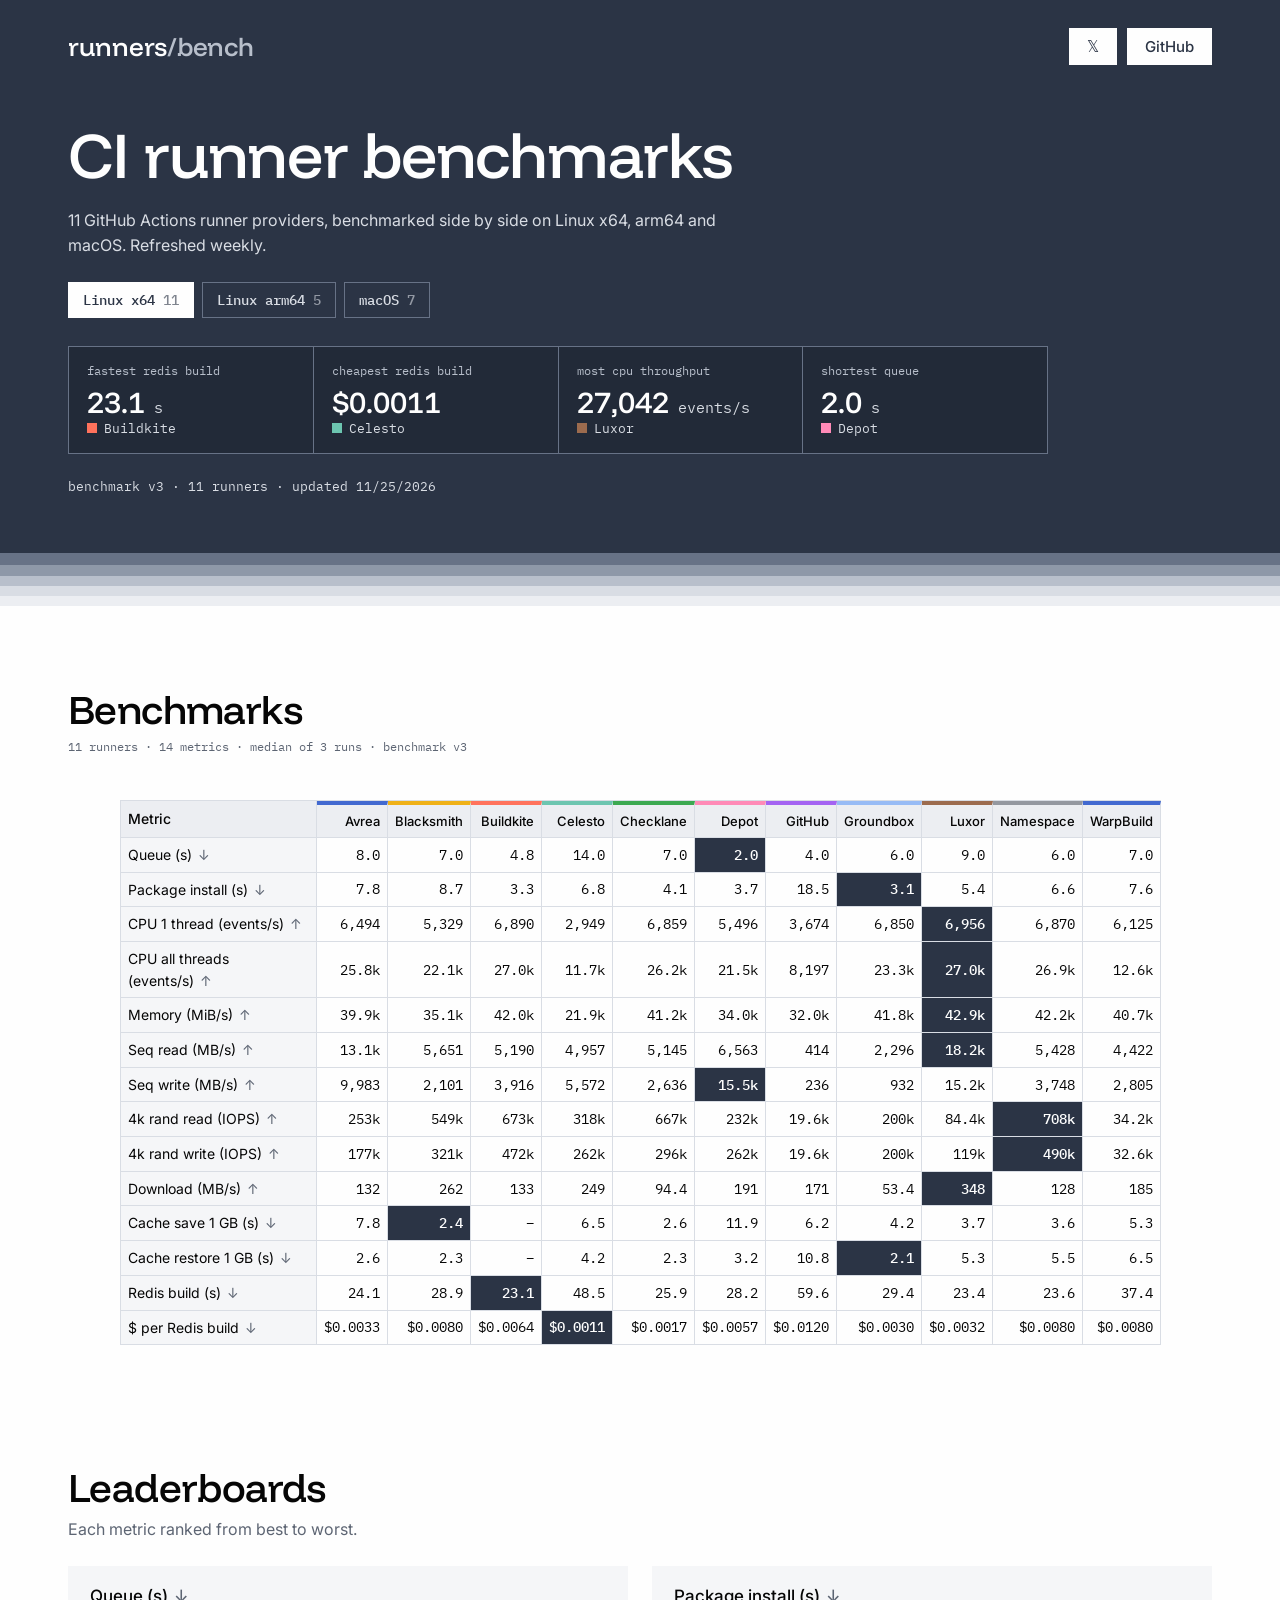
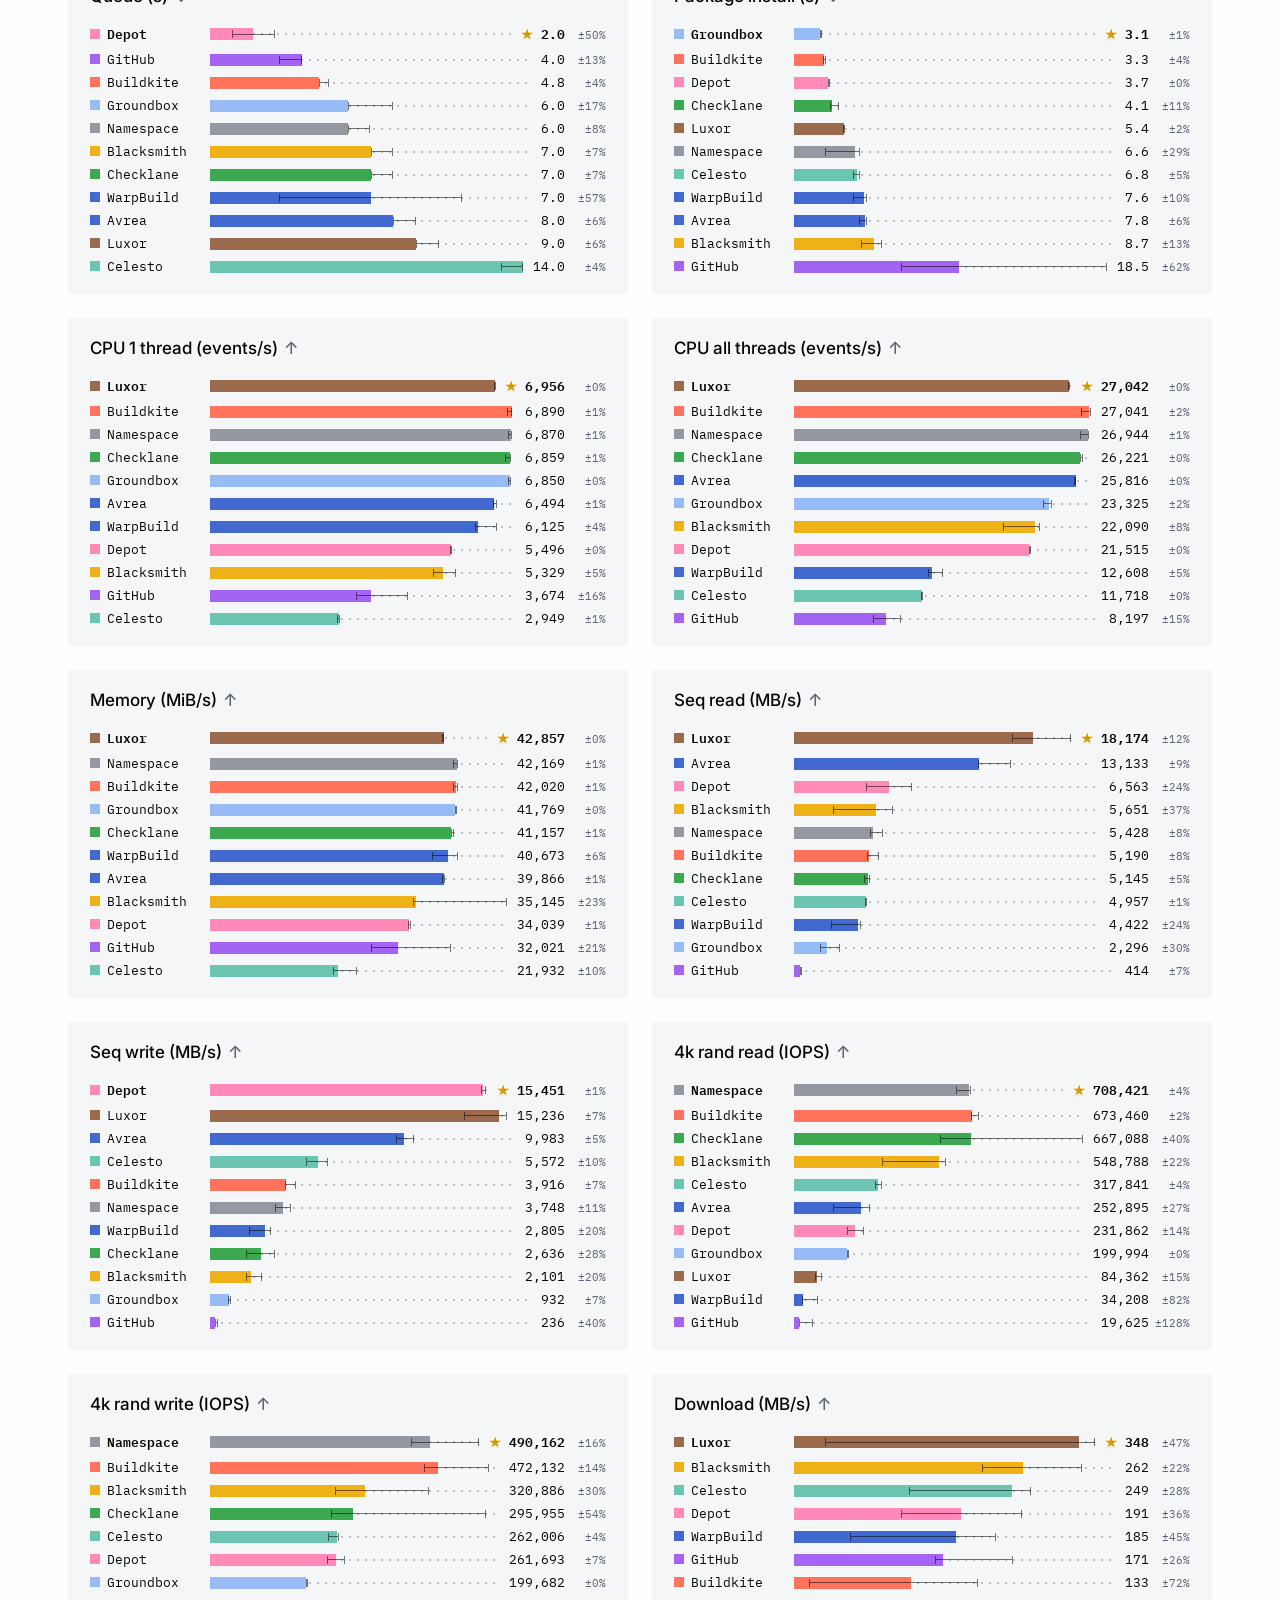
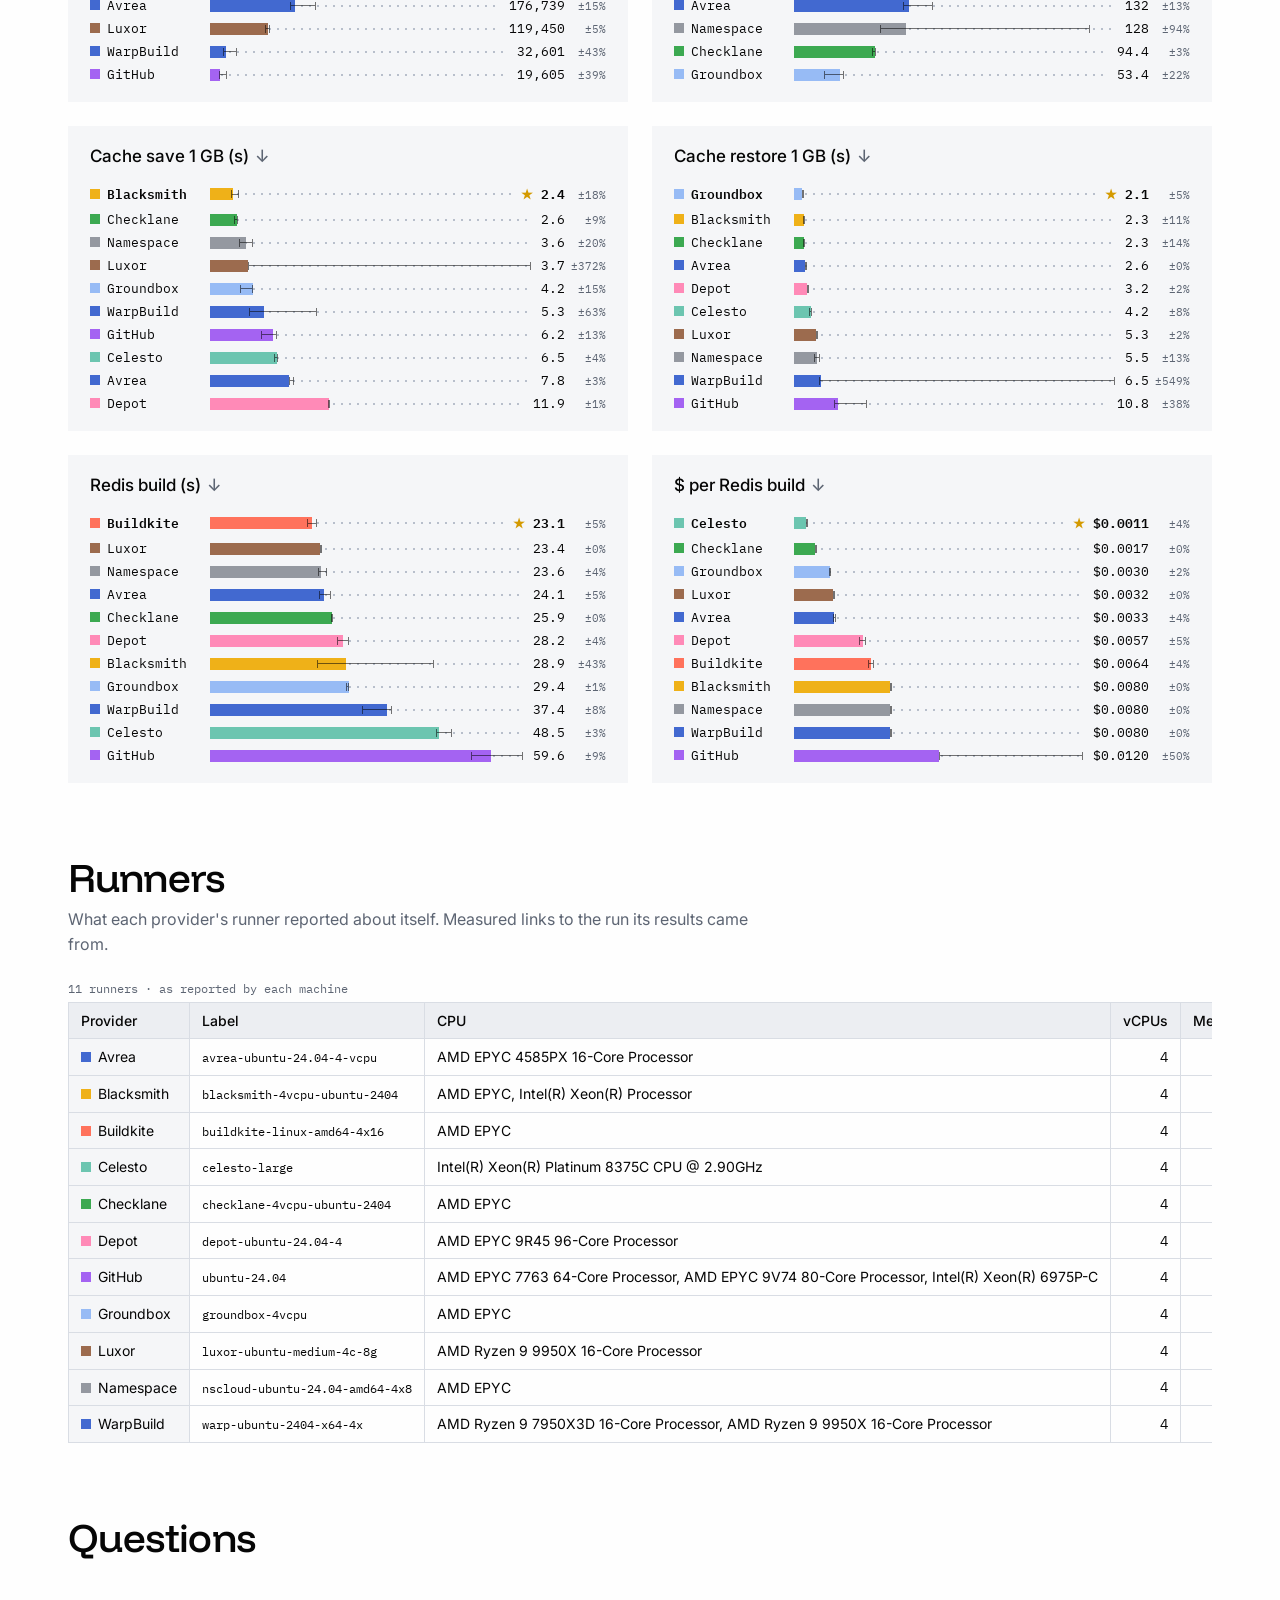
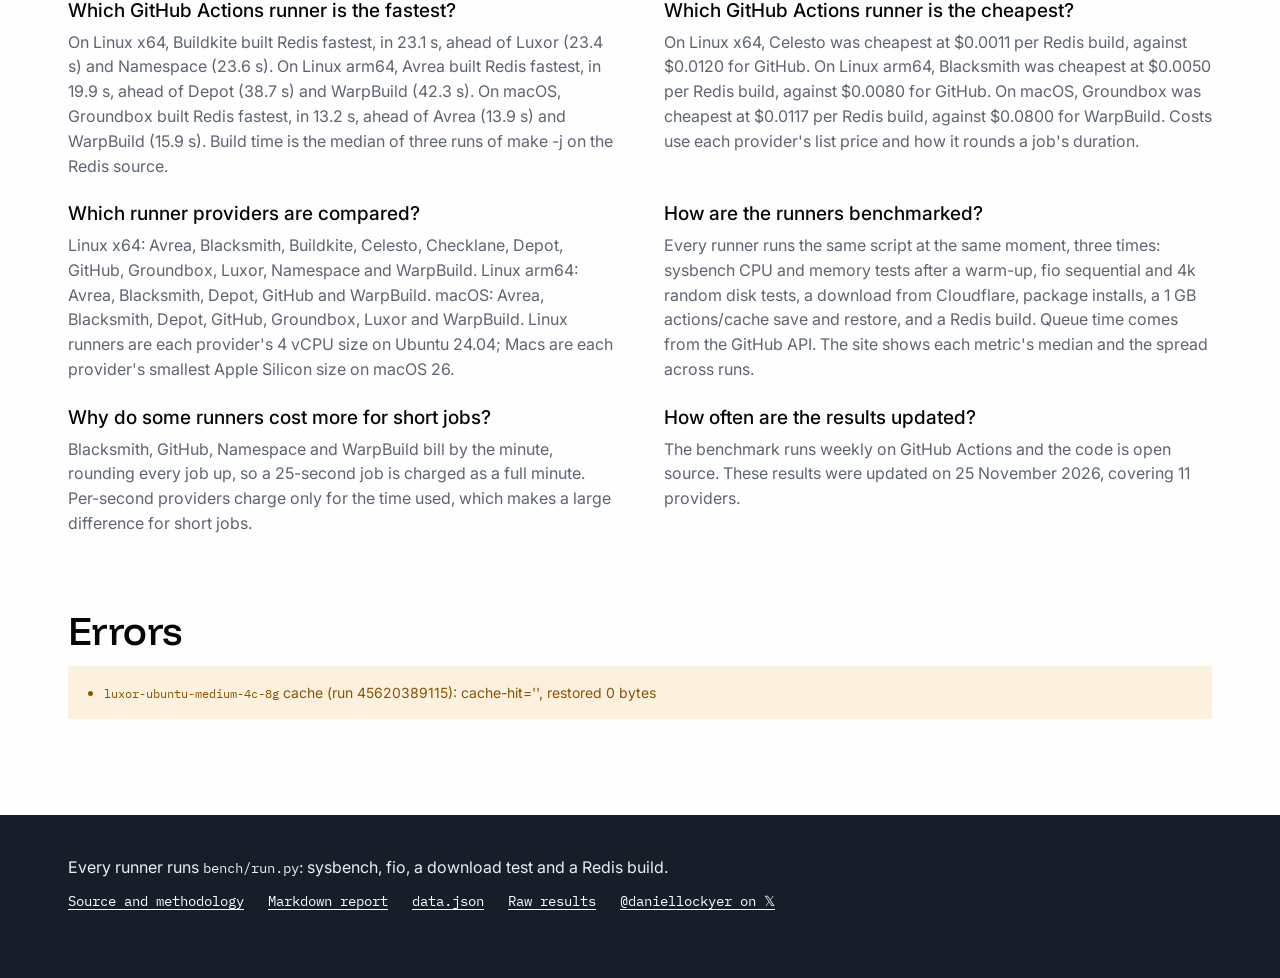
==== index.html @ 39ed9f96 "Publish results from run 45624838539" ====
<!doctype html>
<html lang="en">
<head>
  <meta charset="utf-8">
  <meta name="viewport" content="width=device-width, initial-scale=1">
  <title>GitHub Actions runner benchmarks: speed and cost compared · runners/bench</title>
  <meta name="description" content="Independent benchmarks of GitHub Actions runner providers on 4 vCPU Linux x64 and arm64 runners and Apple Silicon Macs: CPU, memory, disk, network, queue time, a Redis build and what it costs.">
  <link rel="canonical" href="https://runnersbench.com/">
  <meta name="author" content="Daniel Lockyer">
  <meta name="robots" content="index, follow, max-image-preview:large">
  <meta name="theme-color" content="#2b3445">
  <link rel="icon" href="/favicon.svg" type="image/svg+xml">
  <link rel="apple-touch-icon" href="/apple-touch-icon.png">
  <link rel="alternate" type="application/json" href="/data.json" title="Benchmark summary">
  <meta property="og:type" content="website">
  <meta property="og:site_name" content="runners/bench">
  <meta property="og:locale" content="en_US">
  <meta property="og:url" content="https://runnersbench.com/">
  <meta property="og:title" content="GitHub Actions runner benchmarks: speed and cost compared">
  <meta property="og:description" content="GitHub Actions runner providers benchmarked side by side on Linux x64, arm64 and macOS: CPU, disk, network, a Redis build and its cost.">
  <meta property="og:image" content="https://runnersbench.com/og.png">
  <meta property="og:image:type" content="image/png">
  <meta property="og:image:width" content="1200">
  <meta property="og:image:height" content="630">
  <meta property="og:image:alt" content="runners/bench: CI runner benchmarks, GitHub Actions runner providers side by side">
  <meta name="twitter:card" content="summary_large_image">
  <meta name="twitter:site" content="@daniellockyer">
  <meta name="twitter:creator" content="@daniellockyer">
  <meta name="twitter:title" content="GitHub Actions runner benchmarks: speed and cost compared">
  <meta name="twitter:description" content="GitHub Actions runner providers benchmarked side by side on Linux x64, arm64 and macOS: CPU, disk, network, a Redis build and its cost.">
  <meta name="twitter:image" content="https://runnersbench.com/og.png">
  <meta name="twitter:image:alt" content="runners/bench: CI runner benchmarks, GitHub Actions runner providers side by side">
  <script type="application/ld+json">
{
 "@context": "https://schema.org",
 "@graph": [
  {
   "@type": "WebSite",
   "@id": "https://runnersbench.com/#website",
   "url": "https://runnersbench.com/",
   "name": "runners/bench",
   "description": "Benchmarks of GitHub Actions runner providers."
  },
  {
   "@type": "Dataset",
   "@id": "https://runnersbench.com/#dataset",
   "url": "https://runnersbench.com/",
   "name": "GitHub Actions runner benchmarks",
   "description": "CPU, memory, disk, network, queue time, Redis build time and cost for GitHub Actions runners from Avrea, Blacksmith, Buildkite, Celesto, Checklane, Depot, GitHub, Groundbox, Luxor, Namespace and WarpBuild, on 4 vCPU Linux x64 and arm64 runners and Apple Silicon Macs.",
   "creator": {
    "@type": "Person",
    "name": "Daniel Lockyer",
    "url": "https://x.com/daniellockyer"
   },
   "dateModified": "2026-11-25T13:37:51.319403+00:00",
   "isAccessibleForFree": true,
   "sameAs": "https://github.com/lockyer-labs/runnersbench",
   "keywords": [
    "GitHub Actions",
    "CI runners",
    "benchmarks",
    "Avrea",
    "Blacksmith",
    "Buildkite",
    "Celesto",
    "Checklane",
    "Depot",
    "GitHub",
    "Groundbox",
    "Luxor",
    "Namespace",
    "WarpBuild"
   ],
   "variableMeasured": [
    "Queue (s)",
    "Package install (s)",
    "CPU 1 thread (events/s)",
    "CPU all threads (events/s)",
    "Memory (MiB/s)",
    "Seq read (MB/s)",
    "Seq write (MB/s)",
    "4k rand read (IOPS)",
    "4k rand write (IOPS)",
    "Download (MB/s)",
    "Cache save 1 GB (s)",
    "Cache restore 1 GB (s)",
    "Redis build (s)",
    "$ per Redis build"
   ],
   "distribution": [
    {
     "@type": "DataDownload",
     "encodingFormat": "application/json",
     "contentUrl": "https://runnersbench.com/data.json"
    },
    {
     "@type": "DataDownload",
     "encodingFormat": "application/json",
     "contentUrl": "https://runnersbench.com/results.json"
    },
    {
     "@type": "DataDownload",
     "encodingFormat": "text/markdown",
     "contentUrl": "https://runnersbench.com/report.md"
    }
   ]
  },
  {
   "@type": "FAQPage",
   "@id": "https://runnersbench.com/#questions",
   "mainEntity": [
    {
     "@type": "Question",
     "name": "Which GitHub Actions runner is the fastest?",
     "acceptedAnswer": {
      "@type": "Answer",
      "text": "On Linux x64, Buildkite built Redis fastest, in 23.1 s, ahead of Luxor (23.4 s) and Namespace (23.6 s). On Linux arm64, Avrea built Redis fastest, in 19.9 s, ahead of Depot (38.7 s) and WarpBuild (42.3 s). On macOS, Groundbox built Redis fastest, in 13.2 s, ahead of Avrea (13.9 s) and WarpBuild (15.9 s). Build time is the median of three runs of make -j on the Redis source."
     }
    },
    {
     "@type": "Question",
     "name": "Which GitHub Actions runner is the cheapest?",
     "acceptedAnswer": {
      "@type": "Answer",
      "text": "On Linux x64, Celesto was cheapest at $0.0011 per Redis build, against $0.0120 for GitHub. On Linux arm64, Blacksmith was cheapest at $0.0050 per Redis build, against $0.0080 for GitHub. On macOS, Groundbox was cheapest at $0.0117 per Redis build, against $0.0800 for WarpBuild. Costs use each provider's list price and how it rounds a job's duration."
     }
    },
    {
     "@type": "Question",
     "name": "Which runner providers are compared?",
     "acceptedAnswer": {
      "@type": "Answer",
      "text": "Linux x64: Avrea, Blacksmith, Buildkite, Celesto, Checklane, Depot, GitHub, Groundbox, Luxor, Namespace and WarpBuild. Linux arm64: Avrea, Blacksmith, Depot, GitHub and WarpBuild. macOS: Avrea, Blacksmith, Depot, GitHub, Groundbox, Luxor and WarpBuild. Linux runners are each provider's 4 vCPU size on Ubuntu 24.04; Macs are each provider's smallest Apple Silicon size on macOS 26."
     }
    },
    {
     "@type": "Question",
     "name": "How are the runners benchmarked?",
     "acceptedAnswer": {
      "@type": "Answer",
      "text": "Every runner runs the same script at the same moment, three times: sysbench CPU and memory tests after a warm-up, fio sequential and 4k random disk tests, a download from Cloudflare, package installs, a 1 GB actions/cache save and restore, and a Redis build. Queue time comes from the GitHub API. The site shows each metric's median and the spread across runs."
     }
    },
    {
     "@type": "Question",
     "name": "Why do some runners cost more for short jobs?",
     "acceptedAnswer": {
      "@type": "Answer",
      "text": "Blacksmith, GitHub, Namespace and WarpBuild bill by the minute, rounding every job up, so a 25-second job is charged as a full minute. Per-second providers charge only for the time used, which makes a large difference for short jobs."
     }
    },
    {
     "@type": "Question",
     "name": "How often are the results updated?",
     "acceptedAnswer": {
      "@type": "Answer",
      "text": "The benchmark runs weekly on GitHub Actions and the code is open source. These results were updated on 25 November 2026, covering 11 providers."
     }
    }
   ]
  }
 ]
}
</script>
  <link rel="preconnect" href="https://fonts.googleapis.com">
  <link rel="preconnect" href="https://fonts.gstatic.com" crossorigin>
  <link rel="stylesheet" href="https://fonts.googleapis.com/css2?family=Funnel+Display:wght@500&family=IBM+Plex+Mono:wght@400;500&family=Inter:wght@400;500;600&display=swap">
  <link rel="stylesheet" href="style.css?v=45624838539">
  <script src="app.js?v=45624838539" defer></script>
</head>
<body>
  <header class="hero">
    <div class="wrap">
      <nav>
        <span class="brand">runners<span>/bench</span></span>
        <span class="actions">
          <a class="button" href="https://x.com/daniellockyer" aria-label="X">𝕏</a>
          <a class="button" href="https://github.com/lockyer-labs/runnersbench">GitHub</a>
        </span>
      </nav>
      <h1>CI runner benchmarks</h1>
      <p class="lede" id="lede">11 GitHub Actions runner providers, benchmarked side by side on Linux x64, arm64 and macOS. Refreshed weekly.</p>
      <div id="tabs" class="tabs" role="tablist"></div>
      <div id="stats" class="stats"></div>
      <p id="meta" class="meta"></p>
    </div>
    <div class="horizon" aria-hidden="true"></div>
  </header>
  <main class="wrap">
    <section>
      <h2>Benchmarks</h2>
      <p class="caption" id="benchmarks-caption"></p>
      <div class="scroll bleed"><table id="benchmarks"></table></div>
    </section>
    <section>
      <h2>Leaderboards</h2>
      <p class="note">Each metric ranked from best to worst.</p>
      <div id="boards" class="grid"></div>
    </section>
    <section>
      <h2>Runners</h2>
      <p class="note">What each provider's runner reported about itself. Measured links to the run its results came from.</p>
      <p class="caption" id="runners-caption"></p>
      <div class="scroll"><table id="runners"></table></div>
    </section>
    <section id="questions">
      <h2>Questions</h2>
      <div class="faq">
        <div><h3>Which GitHub Actions runner is the fastest?</h3><p>On Linux x64, Buildkite built Redis fastest, in 23.1 s, ahead of Luxor (23.4 s) and Namespace (23.6 s). On Linux arm64, Avrea built Redis fastest, in 19.9 s, ahead of Depot (38.7 s) and WarpBuild (42.3 s). On macOS, Groundbox built Redis fastest, in 13.2 s, ahead of Avrea (13.9 s) and WarpBuild (15.9 s). Build time is the median of three runs of make -j on the Redis source.</p></div>
        <div><h3>Which GitHub Actions runner is the cheapest?</h3><p>On Linux x64, Celesto was cheapest at $0.0011 per Redis build, against $0.0120 for GitHub. On Linux arm64, Blacksmith was cheapest at $0.0050 per Redis build, against $0.0080 for GitHub. On macOS, Groundbox was cheapest at $0.0117 per Redis build, against $0.0800 for WarpBuild. Costs use each provider&#x27;s list price and how it rounds a job&#x27;s duration.</p></div>
        <div><h3>Which runner providers are compared?</h3><p>Linux x64: Avrea, Blacksmith, Buildkite, Celesto, Checklane, Depot, GitHub, Groundbox, Luxor, Namespace and WarpBuild. Linux arm64: Avrea, Blacksmith, Depot, GitHub and WarpBuild. macOS: Avrea, Blacksmith, Depot, GitHub, Groundbox, Luxor and WarpBuild. Linux runners are each provider&#x27;s 4 vCPU size on Ubuntu 24.04; Macs are each provider&#x27;s smallest Apple Silicon size on macOS 26.</p></div>
        <div><h3>How are the runners benchmarked?</h3><p>Every runner runs the same script at the same moment, three times: sysbench CPU and memory tests after a warm-up, fio sequential and 4k random disk tests, a download from Cloudflare, package installs, a 1 GB actions/cache save and restore, and a Redis build. Queue time comes from the GitHub API. The site shows each metric&#x27;s median and the spread across runs.</p></div>
        <div><h3>Why do some runners cost more for short jobs?</h3><p>Blacksmith, GitHub, Namespace and WarpBuild bill by the minute, rounding every job up, so a 25-second job is charged as a full minute. Per-second providers charge only for the time used, which makes a large difference for short jobs.</p></div>
        <div><h3>How often are the results updated?</h3><p>The benchmark runs weekly on GitHub Actions and the code is open source. These results were updated on 25 November 2026, covering 11 providers.</p></div>
      </div>
    </section>
    <section id="errors-section" hidden>
      <h2>Errors</h2>
      <ul id="errors"></ul>
    </section>
  </main>
  <footer>
    <div class="wrap">
      <p>Every runner runs <code>bench/run.py</code>: sysbench, fio, a download test and a Redis build.</p>
      <p class="links">
        <a href="https://github.com/lockyer-labs/runnersbench">Source and methodology</a>
        <a href="report.md">Markdown report</a>
        <a href="data.json">data.json</a>
        <a href="results.json">Raw results</a>
        <a href="https://x.com/daniellockyer">@daniellockyer on 𝕏</a>
      </p>
    </div>
  </footer>
  <!-- 100% privacy-first analytics -->
  <script async src="https://scripts.simpleanalyticscdn.com/latest.js"></script>
</body>
</html>
---- style.css ----
:root {
  color-scheme: light dark;
  --p1: #f5f6f8;
  --p2: #eceef2;
  --p3: #d9dde4;
  --p4: #b8bfcb;
  --p5: #8e98a8;
  --p6: #677286;
  --p7: #2b3445;
  --p8: #222a38;
  --p9: #181e29;
  --p10: #0e121a;

  --bg: #fefefe;
  --fg: #060606;
  --muted: #5d6573;
  --line: var(--p3);
  --tint: var(--p1);
  --tint-strong: var(--p2);
  --accent: var(--p7);
  --on-accent: #fefefe;
  --track: var(--p2);
  --bar: var(--p4);
  --link: #3b63c4;
  --mark: #fffae6;
  --mark-line: #ecd48a;

  --display: "Funnel Display", system-ui, sans-serif;
  --body: Inter, system-ui, sans-serif;
  --mono: "IBM Plex Mono", ui-monospace, monospace;
}

@media (prefers-color-scheme: dark) {
  :root {
    --bg: #0d1016;
    --fg: #e8eaee;
    --muted: #9aa2b0;
    --line: #2a303b;
    --tint: #141821;
    --tint-strong: #1b202b;
    --accent: #4a5568;
    --track: #1f2430;
    --link: #8fb0ff;
    --mark: #2a2512;
    --mark-line: #6b5a1e;
  }
}

* { box-sizing: border-box; }

body {
  margin: 0;
  font: 16px/1.55 var(--body);
  color: var(--fg);
  background: var(--bg);
}

.wrap { max-width: 1240px; margin: 0 auto; padding: 0 48px; }
a { color: var(--link); text-underline-offset: 3px; }
code { font-family: var(--mono); font-size: 0.85em; }

/* Hero */

.hero { background: var(--p7); color: var(--on-accent); }
.hero nav { display: flex; justify-content: space-between; align-items: center; padding: 28px 0 56px; }
.brand { font: 500 26px var(--display); letter-spacing: -0.01em; }
.brand span { color: var(--p4); }
.button {
  font: 500 15px var(--body);
  color: var(--p7);
  background: var(--on-accent);
  padding: 9px 18px;
  text-decoration: none;
}
.button:hover { background: var(--p2); }
.actions { display: flex; gap: 10px; }
h1 { font: 500 64px/1.05 var(--display); letter-spacing: -0.02em; margin: 0 0 40px; }
.lede { color: var(--p3); max-width: 66ch; margin: -20px 0 40px; }
.tabs { display: flex; flex-wrap: wrap; gap: 8px; margin: -16px 0 28px; }
.tab {
  font: 500 14px var(--mono);
  color: var(--p3);
  background: transparent;
  border: 1px solid var(--p6);
  padding: 8px 14px;
  cursor: pointer;
}
.tab:hover { color: var(--on-accent); border-color: var(--p4); }
.tab[aria-selected="true"] { color: var(--p7); background: var(--on-accent); border-color: var(--on-accent); }
.tab .count { margin-left: 8px; opacity: 0.6; }
.meta { font: 13px var(--mono); color: var(--p3); margin: 24px 0 0; padding-bottom: 48px; }

.stats {
  display: grid;
  grid-template-columns: repeat(auto-fit, minmax(220px, 1fr));
  gap: 1px;
  background: var(--p6);
  border: 1px solid var(--p6);
  max-width: 980px;
}
.stat { background: var(--p8); padding: 16px 18px; }
.stat .label { font: 12px var(--mono); color: var(--p4); text-transform: lowercase; }
.stat .value { font: 500 30px/1.2 var(--display); margin-top: 6px; white-space: nowrap; }
.stat .unit { font: 15px var(--mono); color: var(--p3); }
.stat .who { font: 13px var(--mono); color: var(--p3); }

.horizon {
  height: 72px;
  background: linear-gradient(
    var(--p7) 0 14%, var(--p6) 14% 30%, var(--p5) 30% 46%, var(--p4) 46% 60%,
    var(--p3) 60% 74%, var(--p2) 74% 87%, var(--bg) 87%
  );
}

/* Sections */

section { margin: 72px 0; }
h2 { font: 500 40px/1.1 var(--display); letter-spacing: -0.015em; margin: 0 0 8px; }
.note { color: var(--muted); margin: 0 0 24px; max-width: 70ch; }
.caption { font: 12px var(--mono); color: var(--muted); margin: 0 0 6px; }

/* Questions */

.faq { display: grid; grid-template-columns: repeat(auto-fill, minmax(min(460px, 100%), 1fr)); gap: 8px 48px; margin-top: 24px; }
.faq h3 { font: 500 19px/1.3 var(--body); margin: 16px 0 6px; }
.faq p { color: var(--muted); margin: 0; max-width: 62ch; }

/* Tables */

.scroll { overflow-x: auto; -webkit-overflow-scrolling: touch; }
/* Lets a wide table use the window's width beyond the 1144px content column, up to 1600px. */
.bleed { margin-inline: calc(-1 * clamp(24px, (100vw - 1192px) / 2, 228px)); }
.bleed table { margin-inline: auto; }
.bleed { padding-block: 40px 48px; }
@media (min-width: 1100px) { .bleed { padding-inline: 32px; } }
#benchmarks th, #benchmarks td { padding: 6px 7px; }
#benchmarks th.provider { border-top: 4px solid; font-size: 13px; text-align: right; }
#benchmarks td:first-child { white-space: normal; min-width: 9.5em; max-width: 14em; }
#benchmarks.spotlight :is(td, th):not(.hl, .lit, .corner) { opacity: 0.5; }
#benchmarks td.hl { box-shadow: inset 0 0 0 1px var(--mark-line); }
#benchmarks td.hl:not(.best) { background: var(--mark); }
#benchmarks.shift-held { user-select: none; -webkit-user-select: none; cursor: cell; }
table { border-collapse: separate; border-spacing: 0; font-size: 14px; white-space: nowrap; border: 1px solid var(--line); border-width: 1px 0 0 1px; }
th, td { border: 1px solid var(--line); border-width: 0 1px 1px 0; padding: 7px 12px; text-align: left; }
th { background: var(--tint-strong); font-weight: 500; }
th:first-child, td:first-child { position: sticky; left: 0; z-index: 1; background: var(--tint); }
thead th:first-child { background: var(--tint-strong); }
td.num { text-align: right; font: 14px var(--mono); font-variant-numeric: tabular-nums; }
td.best { background: var(--accent); color: var(--on-accent); font-weight: 500; }
tbody tr:hover td:not(.best) { background: var(--tint); }
.hint { color: var(--muted); margin-left: 6px; cursor: help; }

/* Leaderboards */

.grid {
  display: grid;
  grid-template-columns: repeat(auto-fill, minmax(min(380px, 100%), 1fr));
  gap: 24px;
}
.board { background: var(--tint); padding: 20px 22px 16px; min-width: 0; }
.board h3 { font: 500 17px var(--body); margin: 0 0 14px; }
.row { display: grid; grid-template-columns: 110px 1fr auto; align-items: center; gap: 10px; font: 13px var(--mono); padding: 3px 0; }
.row .name { overflow: hidden; text-overflow: ellipsis; white-space: nowrap; }
.track {
  height: 12px;
  background: radial-gradient(circle, var(--p4) 1px, transparent 1.5px) 0 50% / 8px 8px repeat-x;
}
.track { position: relative; }
.fill { height: 100%; min-width: 2px; }
.range {
  position: absolute;
  top: 50%;
  height: 8px;
  min-width: 1px;
  transform: translateY(-50%);
  color: var(--fg);
  border: solid currentColor;
  border-width: 0 1px;
  background: linear-gradient(currentColor, currentColor) 0 50% / 100% 1px no-repeat;
  opacity: 0.55;
}
.row .spread { display: inline-block; min-width: 5ch; margin-left: 6px; color: var(--muted); font-size: 11px; font-weight: 400; text-align: right; }
.row.best .name, .row.best .val { font-weight: 600; }
.row.best .val::before { content: "★ "; color: #d49a00; }

.swatch {
  display: inline-block;
  width: 10px;
  height: 10px;
  margin-right: 7px;
  vertical-align: 0;
}
.row .val { text-align: right; min-width: 7ch; font-variant-numeric: tabular-nums; }

/* Errors */

#errors { background: #fbf1de; color: #8a5300; padding: 16px 16px 16px 36px; font-size: 14px; }

/* Footer */

footer { background: var(--p9); color: var(--p2); padding: 40px 0 56px; margin-top: 96px; }
footer p { margin: 0 0 12px; }
footer .links { display: flex; flex-wrap: wrap; gap: 8px 24px; font: 14px var(--mono); }
footer a { color: var(--on-accent); }

@media (max-width: 700px) {
  .wrap { padding: 0 18px; }
  .hero nav { padding-bottom: 32px; }
  h1 { font-size: clamp(26px, 8.4vw, 40px); margin-bottom: 28px; white-space: nowrap; }
  .stat .value { font-size: 24px; }
  section { margin: 48px 0; }
  h2 { font-size: 30px; }
  table { font-size: 12px; }
  th, td { padding: 5px 7px; }
  td.num { font-size: 12px; }
  .bleed { margin-inline: 0; padding-block: 16px 24px; }
  #benchmarks th, #benchmarks td { padding: 5px 7px; }
  #benchmarks th, #benchmarks td:first-child { white-space: normal; }
  #benchmarks thead th { white-space: nowrap; }
  #benchmarks td:first-child { min-width: 9em; }
  .row { grid-template-columns: 96px 1fr auto; }
}
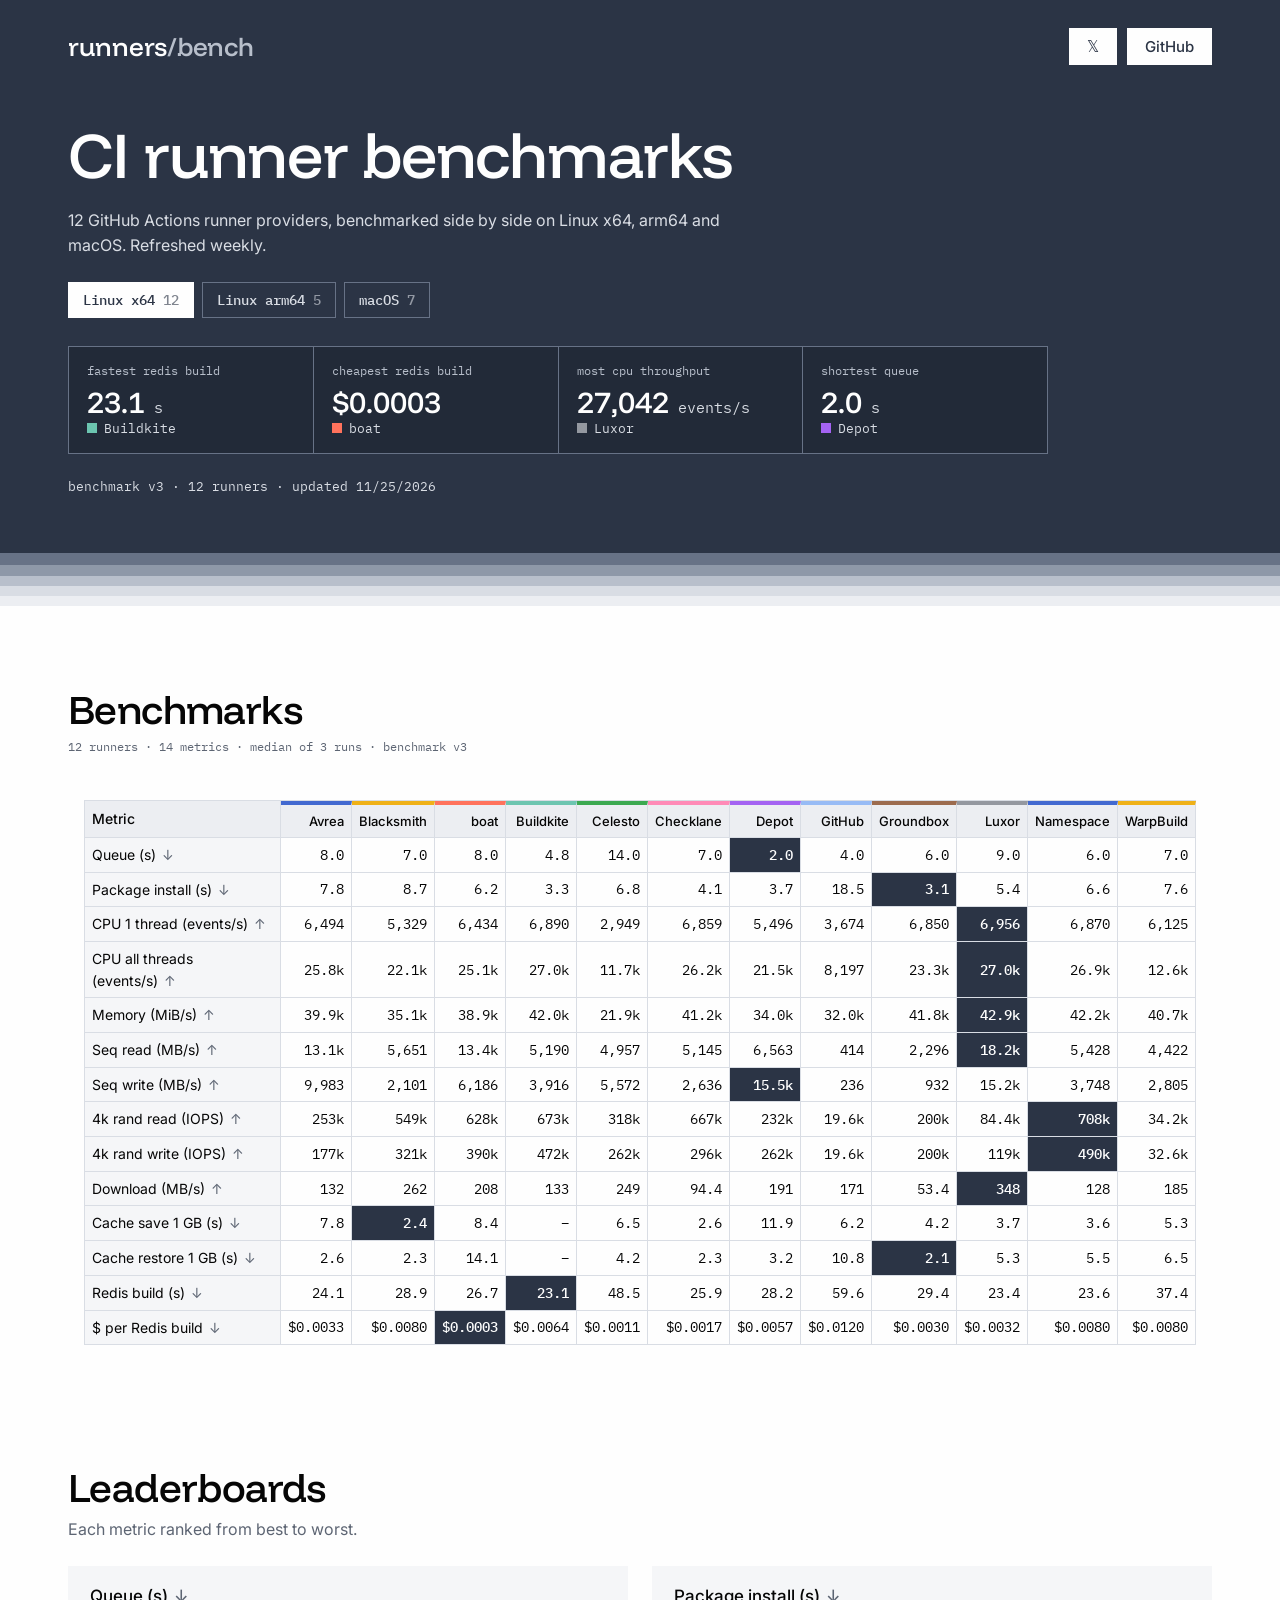
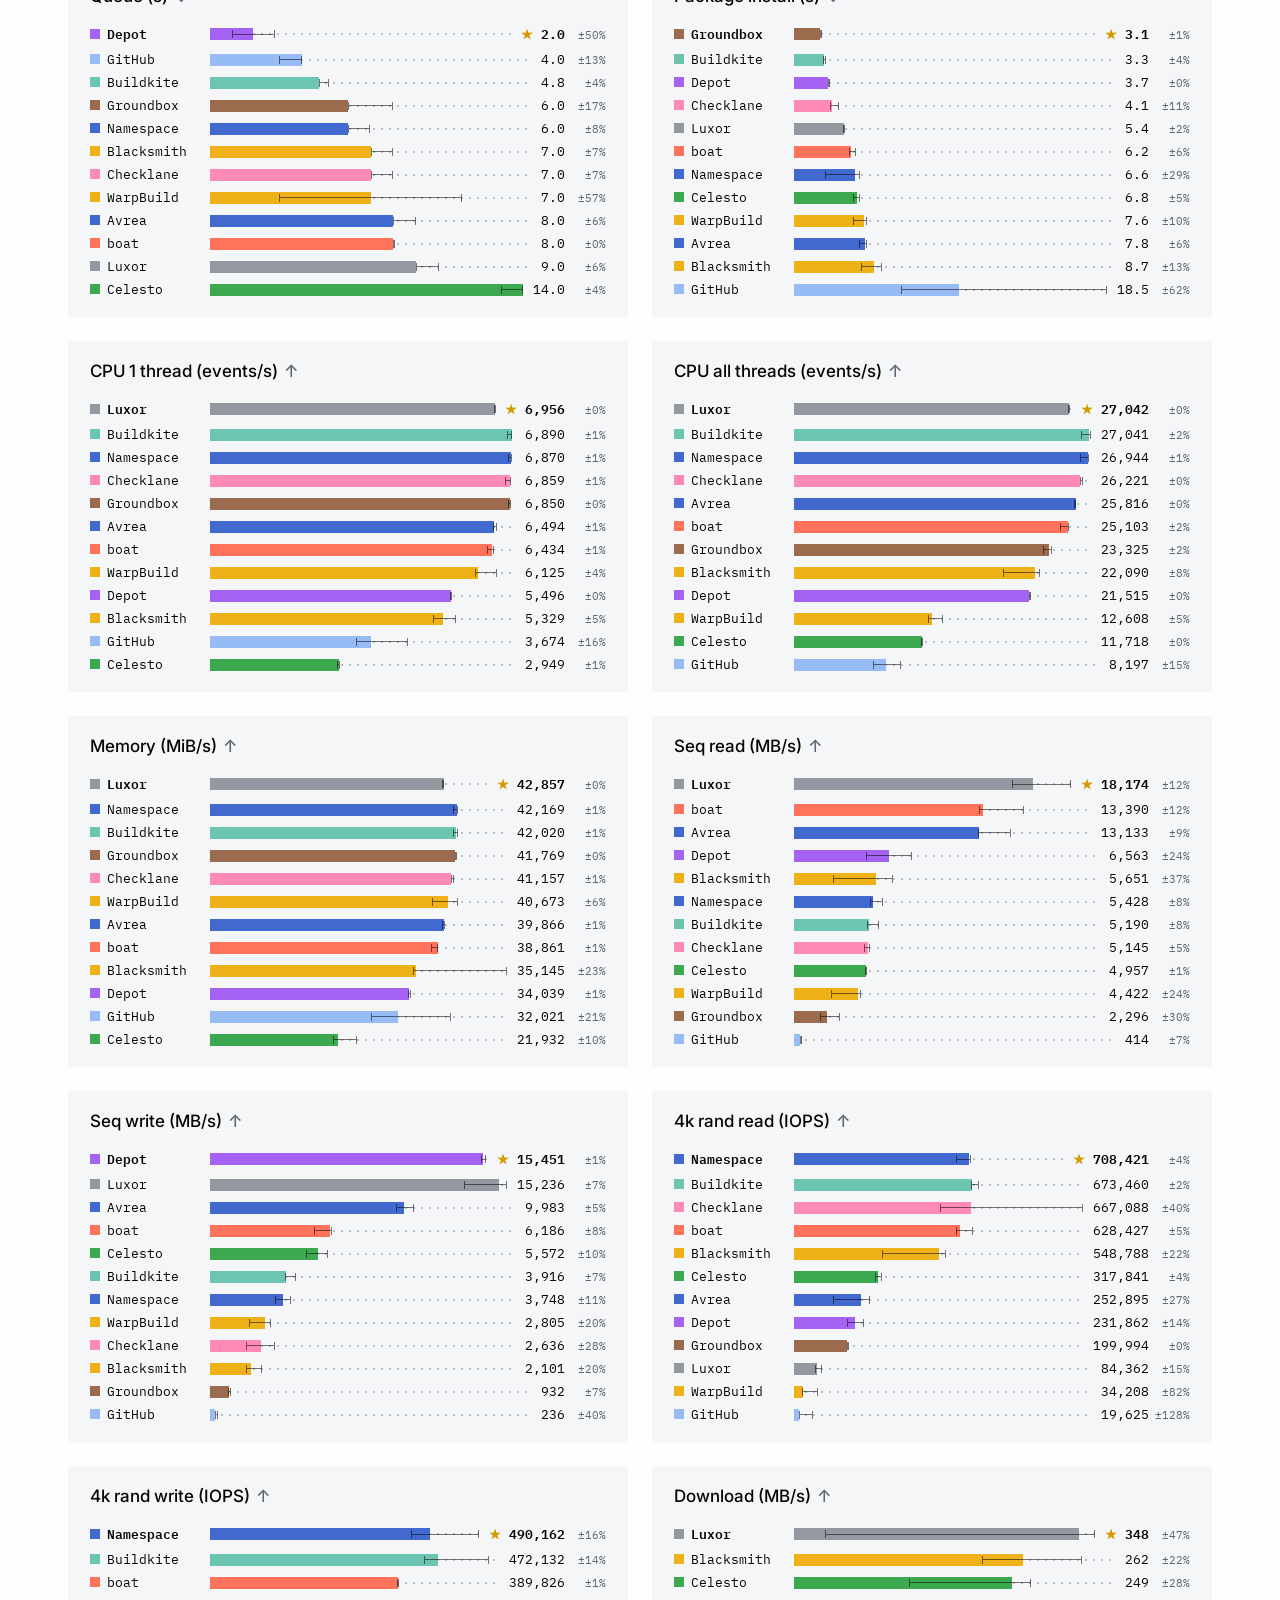
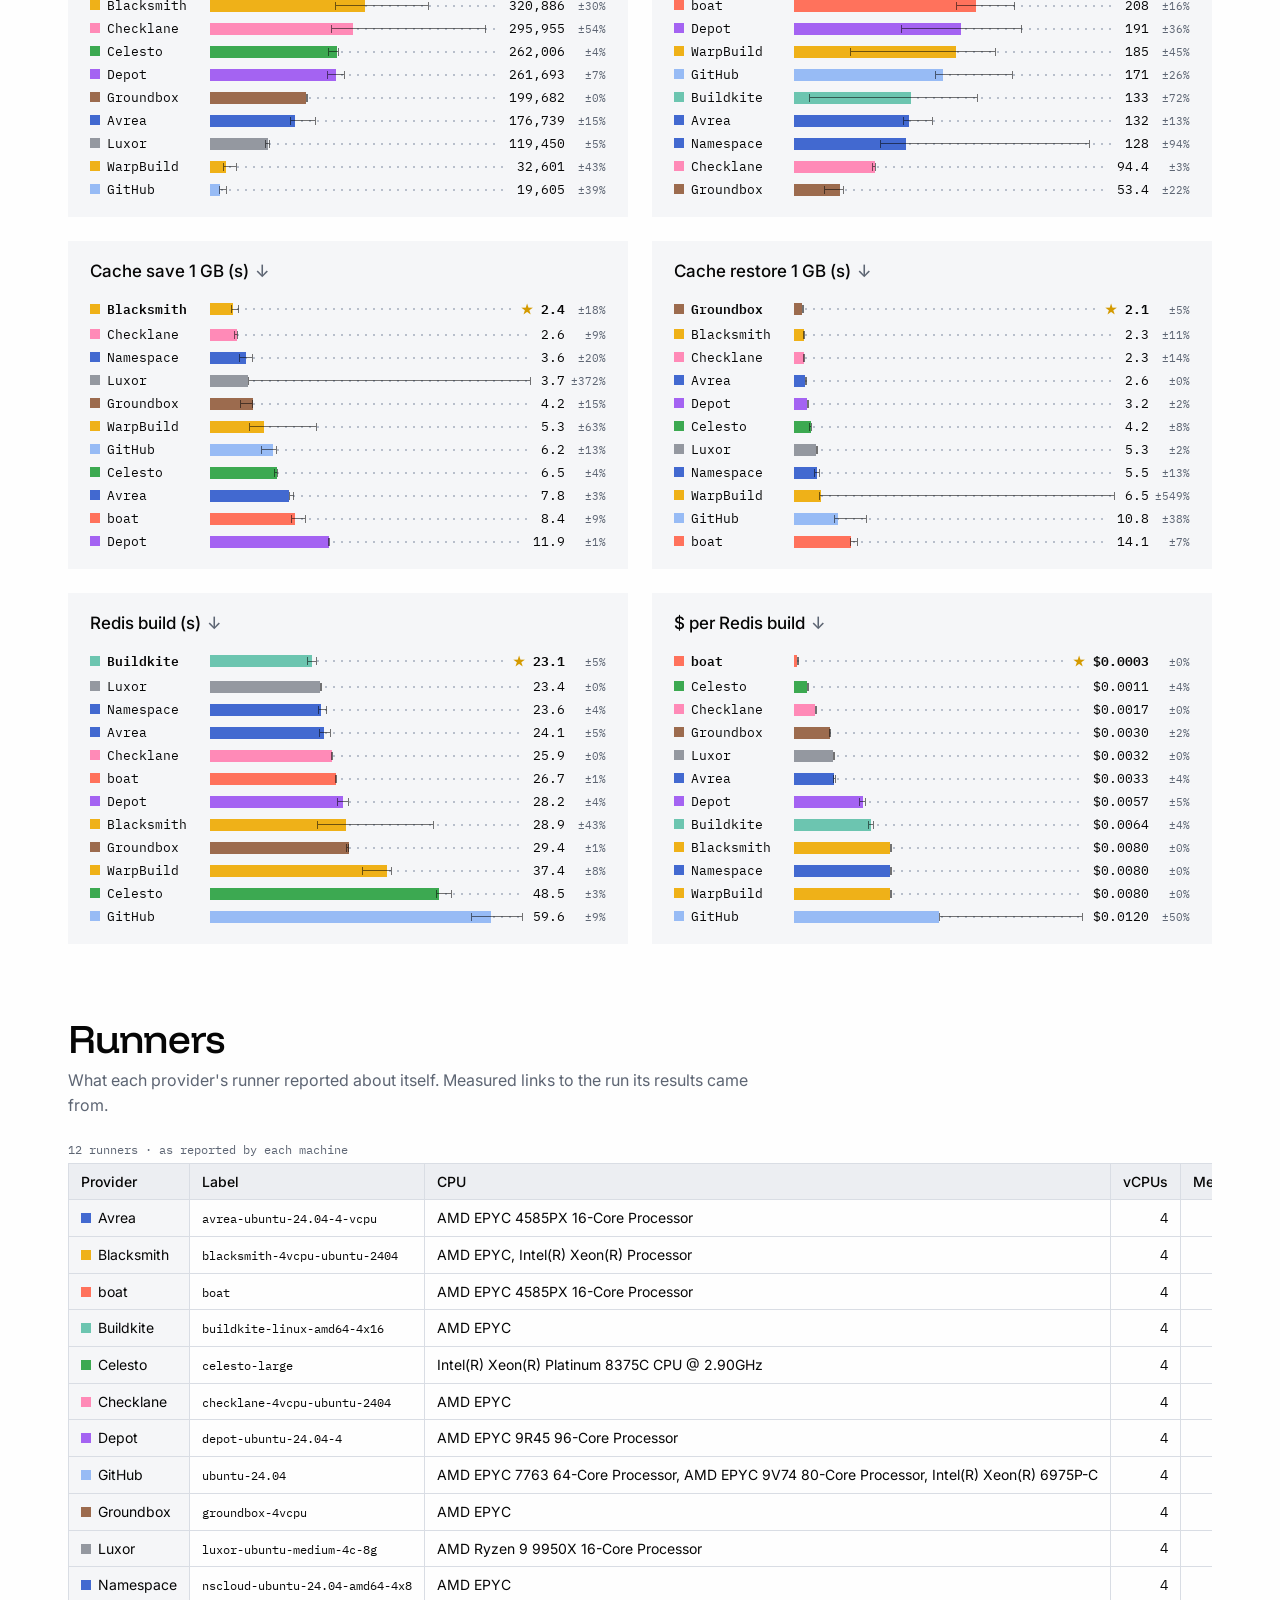
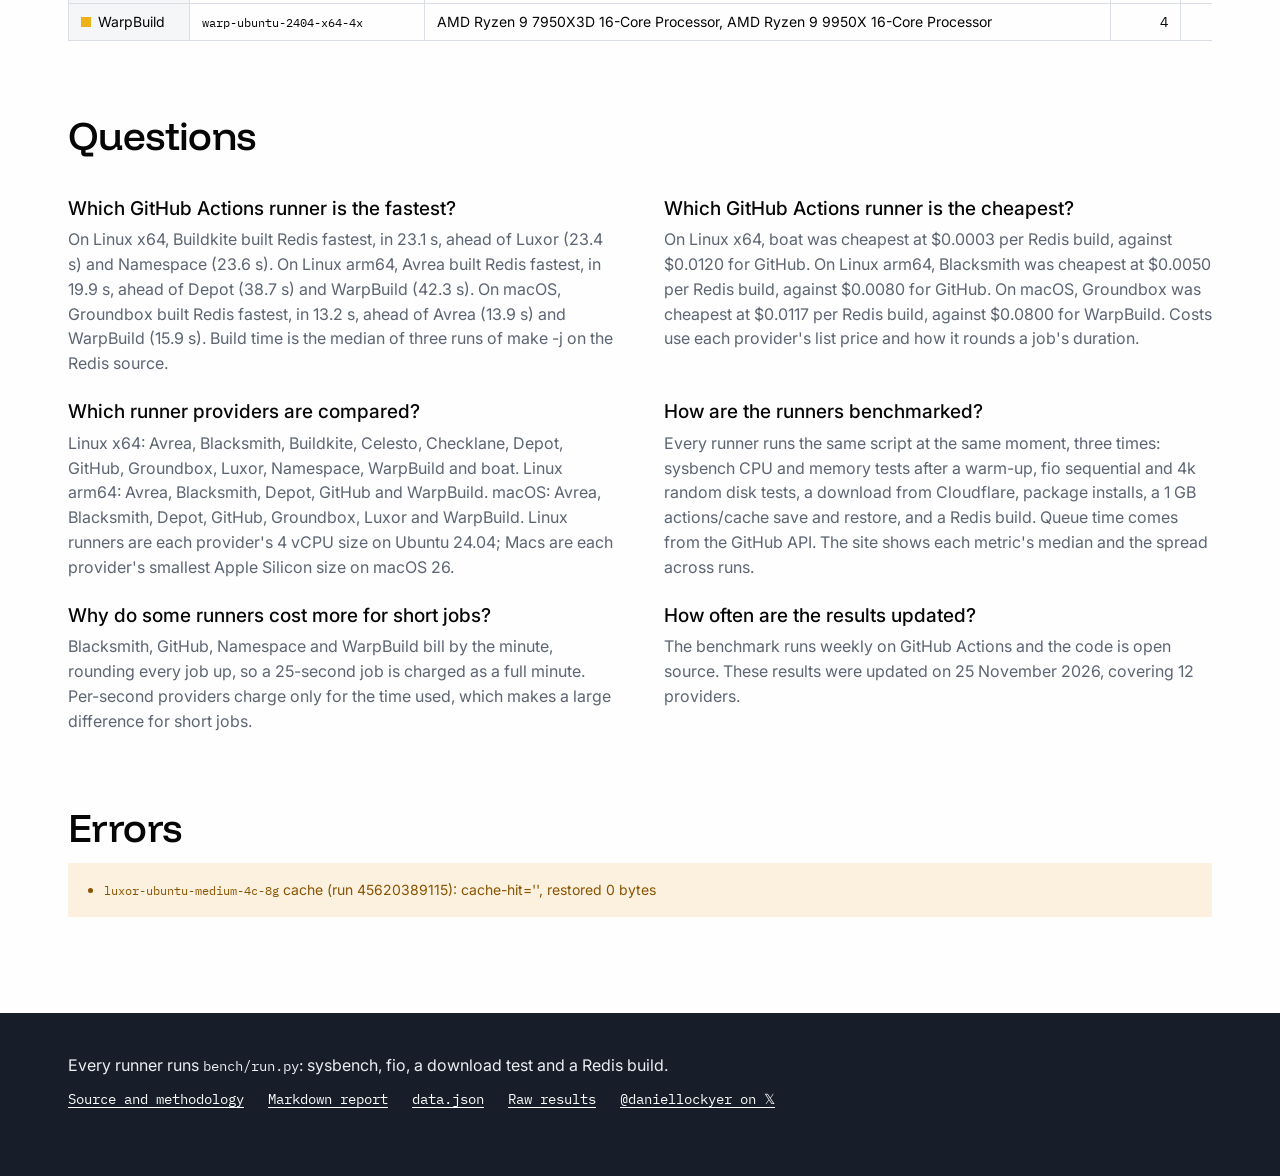
==== commit e2217fbb: "Publish results from run 45654935956" ====
--- a/index.html
+++ b/index.html
@@ -46,13 +46,13 @@
    "@id": "https://runnersbench.com/#dataset",
    "url": "https://runnersbench.com/",
    "name": "GitHub Actions runner benchmarks",
-   "description": "CPU, memory, disk, network, queue time, Redis build time and cost for GitHub Actions runners from Avrea, Blacksmith, Buildkite, Celesto, Checklane, Depot, GitHub, Groundbox, Luxor, Namespace and WarpBuild, on 4 vCPU Linux x64 and arm64 runners and Apple Silicon Macs.",
+   "description": "CPU, memory, disk, network, queue time, Redis build time and cost for GitHub Actions runners from Avrea, Blacksmith, Buildkite, Celesto, Checklane, Depot, GitHub, Groundbox, Luxor, Namespace, WarpBuild and boat, on 4 vCPU Linux x64 and arm64 runners and Apple Silicon Macs.",
    "creator": {
     "@type": "Person",
     "name": "Daniel Lockyer",
     "url": "https://x.com/daniellockyer"
    },
-   "dateModified": "2026-11-25T13:37:51.319403+00:00",
+   "dateModified": "2026-11-25T16:36:19.761904+00:00",
    "isAccessibleForFree": true,
    "sameAs": "https://github.com/lockyer-labs/runnersbench",
    "keywords": [
@@ -69,7 +69,8 @@
     "Groundbox",
     "Luxor",
     "Namespace",
-    "WarpBuild"
+    "WarpBuild",
+    "boat"
    ],
    "variableMeasured": [
     "Queue (s)",
@@ -122,7 +123,7 @@
      "name": "Which GitHub Actions runner is the cheapest?",
      "acceptedAnswer": {
       "@type": "Answer",
-      "text": "On Linux x64, Celesto was cheapest at $0.0011 per Redis build, against $0.0120 for GitHub. On Linux arm64, Blacksmith was cheapest at $0.0050 per Redis build, against $0.0080 for GitHub. On macOS, Groundbox was cheapest at $0.0117 per Redis build, against $0.0800 for WarpBuild. Costs use each provider's list price and how it rounds a job's duration."
+      "text": "On Linux x64, boat was cheapest at $0.0003 per Redis build, against $0.0120 for GitHub. On Linux arm64, Blacksmith was cheapest at $0.0050 per Redis build, against $0.0080 for GitHub. On macOS, Groundbox was cheapest at $0.0117 per Redis build, against $0.0800 for WarpBuild. Costs use each provider's list price and how it rounds a job's duration."
      }
     },
     {
@@ -130,7 +131,7 @@
      "name": "Which runner providers are compared?",
      "acceptedAnswer": {
       "@type": "Answer",
-      "text": "Linux x64: Avrea, Blacksmith, Buildkite, Celesto, Checklane, Depot, GitHub, Groundbox, Luxor, Namespace and WarpBuild. Linux arm64: Avrea, Blacksmith, Depot, GitHub and WarpBuild. macOS: Avrea, Blacksmith, Depot, GitHub, Groundbox, Luxor and WarpBuild. Linux runners are each provider's 4 vCPU size on Ubuntu 24.04; Macs are each provider's smallest Apple Silicon size on macOS 26."
+      "text": "Linux x64: Avrea, Blacksmith, Buildkite, Celesto, Checklane, Depot, GitHub, Groundbox, Luxor, Namespace, WarpBuild and boat. Linux arm64: Avrea, Blacksmith, Depot, GitHub and WarpBuild. macOS: Avrea, Blacksmith, Depot, GitHub, Groundbox, Luxor and WarpBuild. Linux runners are each provider's 4 vCPU size on Ubuntu 24.04; Macs are each provider's smallest Apple Silicon size on macOS 26."
      }
     },
     {
@@ -154,7 +155,7 @@
      "name": "How often are the results updated?",
      "acceptedAnswer": {
       "@type": "Answer",
-      "text": "The benchmark runs weekly on GitHub Actions and the code is open source. These results were updated on 25 November 2026, covering 11 providers."
+      "text": "The benchmark runs weekly on GitHub Actions and the code is open source. These results were updated on 25 November 2026, covering 12 providers."
      }
     }
    ]
@@ -165,8 +166,8 @@
   <link rel="preconnect" href="https://fonts.googleapis.com">
   <link rel="preconnect" href="https://fonts.gstatic.com" crossorigin>
   <link rel="stylesheet" href="https://fonts.googleapis.com/css2?family=Funnel+Display:wght@500&family=IBM+Plex+Mono:wght@400;500&family=Inter:wght@400;500;600&display=swap">
-  <link rel="stylesheet" href="style.css?v=45624838539">
-  <script src="app.js?v=45624838539" defer></script>
+  <link rel="stylesheet" href="style.css?v=45654935956">
+  <script src="app.js?v=45654935956" defer></script>
 </head>
 <body>
   <header class="hero">
@@ -179,7 +180,7 @@
         </span>
       </nav>
       <h1>CI runner benchmarks</h1>
-      <p class="lede" id="lede">11 GitHub Actions runner providers, benchmarked side by side on Linux x64, arm64 and macOS. Refreshed weekly.</p>
+      <p class="lede" id="lede">12 GitHub Actions runner providers, benchmarked side by side on Linux x64, arm64 and macOS. Refreshed weekly.</p>
       <div id="tabs" class="tabs" role="tablist"></div>
       <div id="stats" class="stats"></div>
       <p id="meta" class="meta"></p>
@@ -207,11 +208,11 @@
       <h2>Questions</h2>
       <div class="faq">
         <div><h3>Which GitHub Actions runner is the fastest?</h3><p>On Linux x64, Buildkite built Redis fastest, in 23.1 s, ahead of Luxor (23.4 s) and Namespace (23.6 s). On Linux arm64, Avrea built Redis fastest, in 19.9 s, ahead of Depot (38.7 s) and WarpBuild (42.3 s). On macOS, Groundbox built Redis fastest, in 13.2 s, ahead of Avrea (13.9 s) and WarpBuild (15.9 s). Build time is the median of three runs of make -j on the Redis source.</p></div>
-        <div><h3>Which GitHub Actions runner is the cheapest?</h3><p>On Linux x64, Celesto was cheapest at $0.0011 per Redis build, against $0.0120 for GitHub. On Linux arm64, Blacksmith was cheapest at $0.0050 per Redis build, against $0.0080 for GitHub. On macOS, Groundbox was cheapest at $0.0117 per Redis build, against $0.0800 for WarpBuild. Costs use each provider&#x27;s list price and how it rounds a job&#x27;s duration.</p></div>
-        <div><h3>Which runner providers are compared?</h3><p>Linux x64: Avrea, Blacksmith, Buildkite, Celesto, Checklane, Depot, GitHub, Groundbox, Luxor, Namespace and WarpBuild. Linux arm64: Avrea, Blacksmith, Depot, GitHub and WarpBuild. macOS: Avrea, Blacksmith, Depot, GitHub, Groundbox, Luxor and WarpBuild. Linux runners are each provider&#x27;s 4 vCPU size on Ubuntu 24.04; Macs are each provider&#x27;s smallest Apple Silicon size on macOS 26.</p></div>
+        <div><h3>Which GitHub Actions runner is the cheapest?</h3><p>On Linux x64, boat was cheapest at $0.0003 per Redis build, against $0.0120 for GitHub. On Linux arm64, Blacksmith was cheapest at $0.0050 per Redis build, against $0.0080 for GitHub. On macOS, Groundbox was cheapest at $0.0117 per Redis build, against $0.0800 for WarpBuild. Costs use each provider&#x27;s list price and how it rounds a job&#x27;s duration.</p></div>
+        <div><h3>Which runner providers are compared?</h3><p>Linux x64: Avrea, Blacksmith, Buildkite, Celesto, Checklane, Depot, GitHub, Groundbox, Luxor, Namespace, WarpBuild and boat. Linux arm64: Avrea, Blacksmith, Depot, GitHub and WarpBuild. macOS: Avrea, Blacksmith, Depot, GitHub, Groundbox, Luxor and WarpBuild. Linux runners are each provider&#x27;s 4 vCPU size on Ubuntu 24.04; Macs are each provider&#x27;s smallest Apple Silicon size on macOS 26.</p></div>
         <div><h3>How are the runners benchmarked?</h3><p>Every runner runs the same script at the same moment, three times: sysbench CPU and memory tests after a warm-up, fio sequential and 4k random disk tests, a download from Cloudflare, package installs, a 1 GB actions/cache save and restore, and a Redis build. Queue time comes from the GitHub API. The site shows each metric&#x27;s median and the spread across runs.</p></div>
         <div><h3>Why do some runners cost more for short jobs?</h3><p>Blacksmith, GitHub, Namespace and WarpBuild bill by the minute, rounding every job up, so a 25-second job is charged as a full minute. Per-second providers charge only for the time used, which makes a large difference for short jobs.</p></div>
-        <div><h3>How often are the results updated?</h3><p>The benchmark runs weekly on GitHub Actions and the code is open source. These results were updated on 25 November 2026, covering 11 providers.</p></div>
+        <div><h3>How often are the results updated?</h3><p>The benchmark runs weekly on GitHub Actions and the code is open source. These results were updated on 25 November 2026, covering 12 providers.</p></div>
       </div>
     </section>
     <section id="errors-section" hidden>
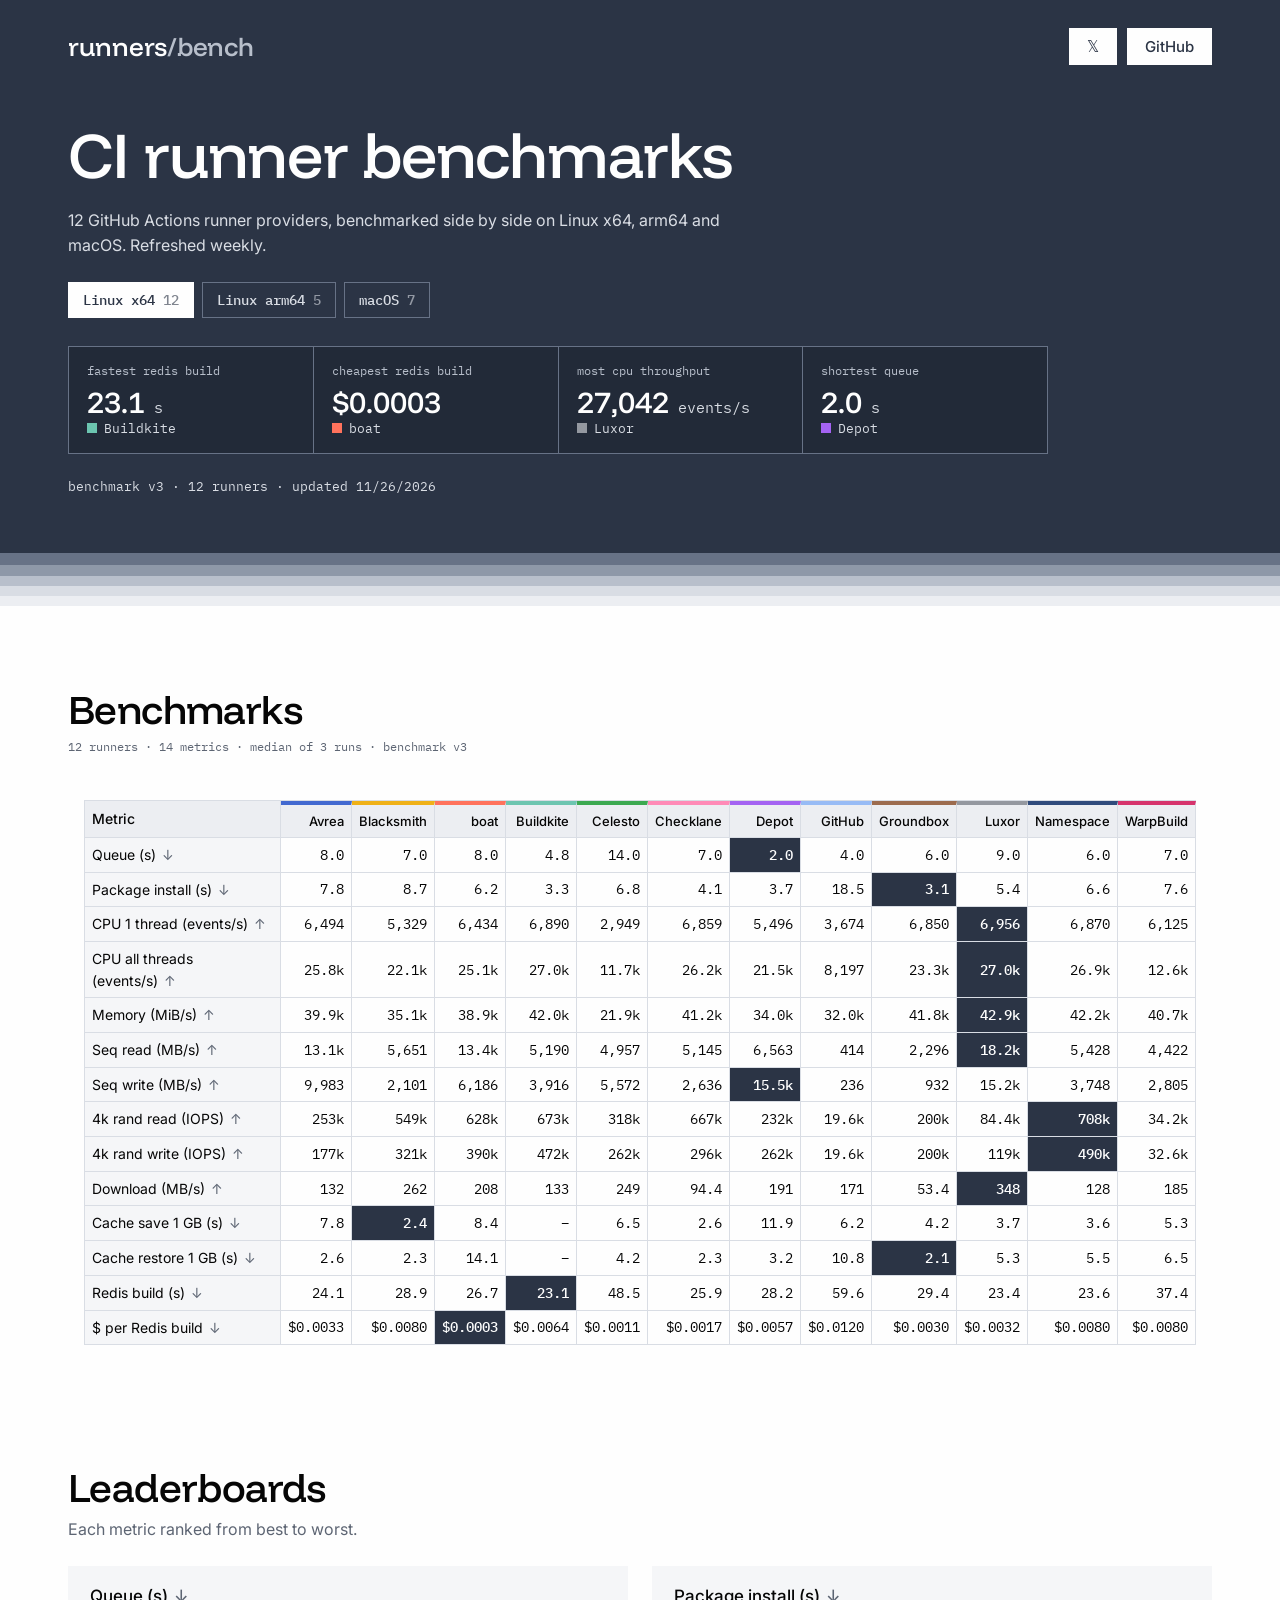
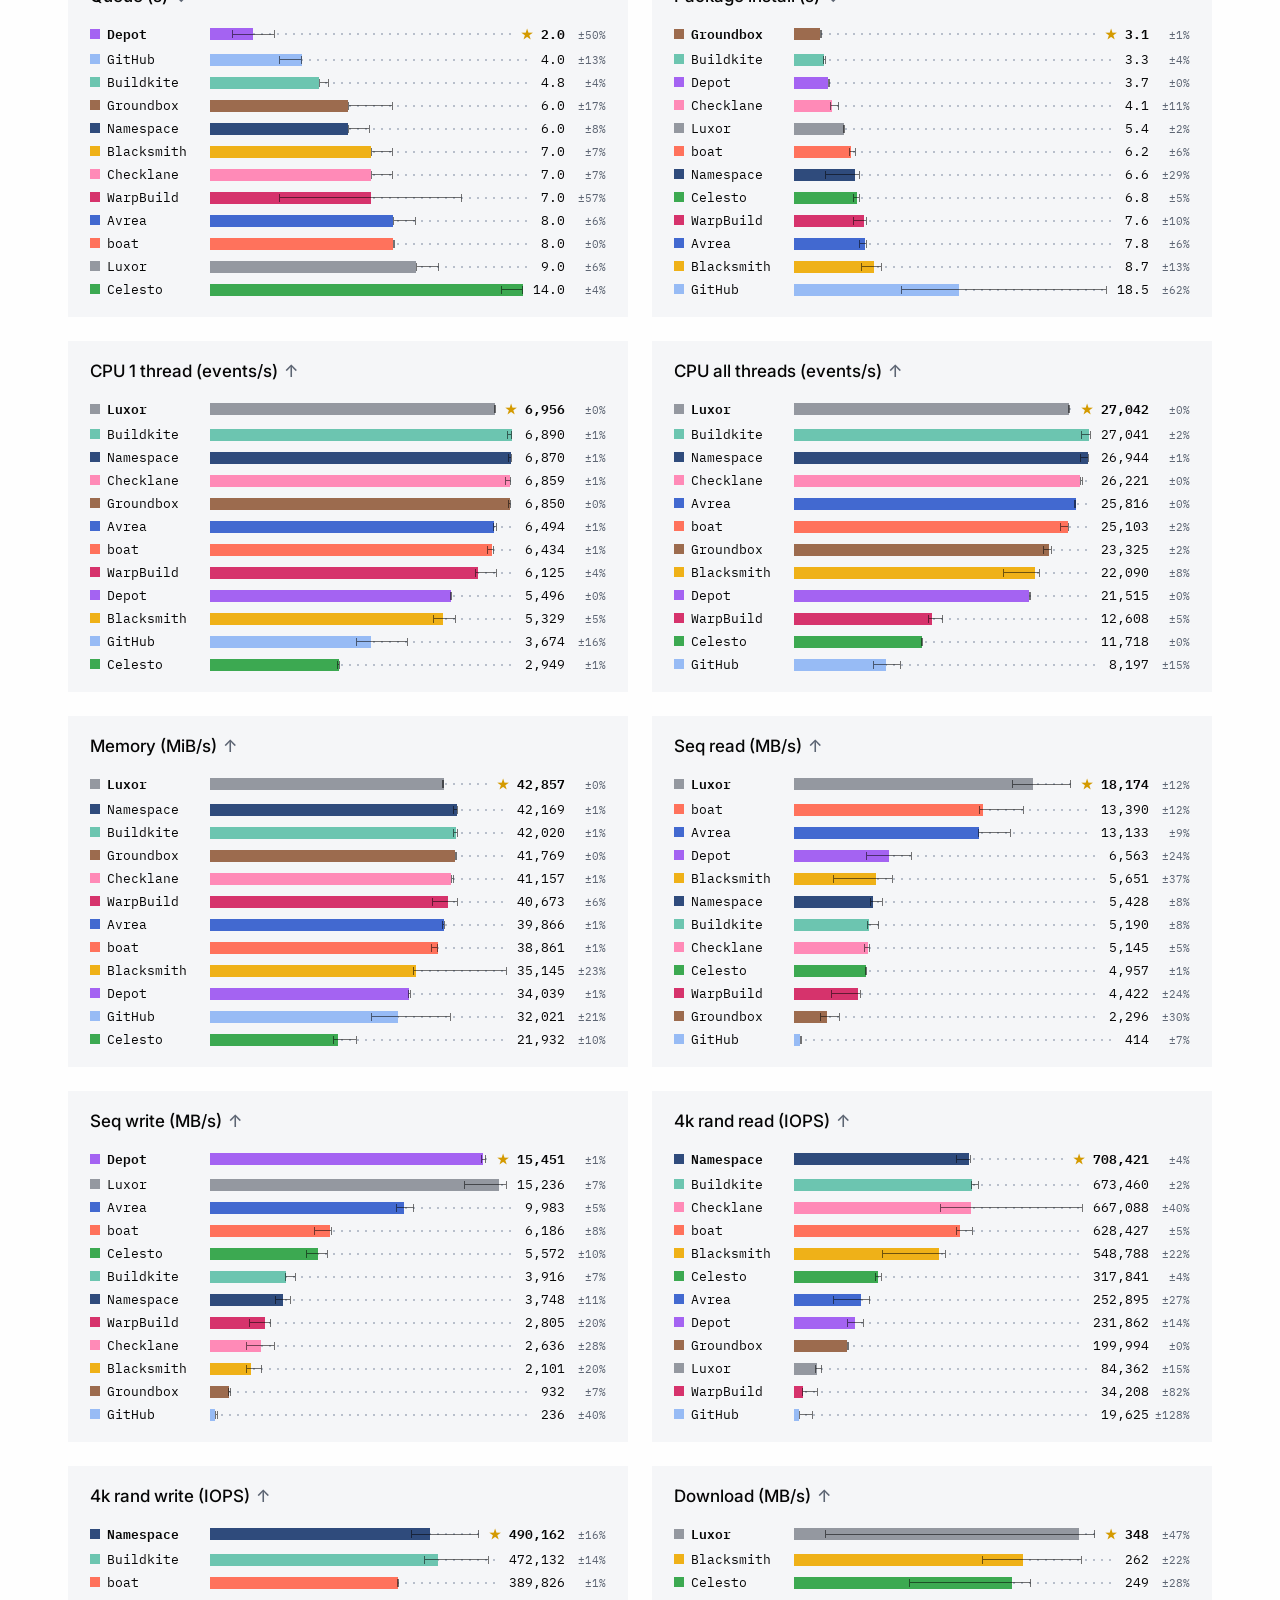
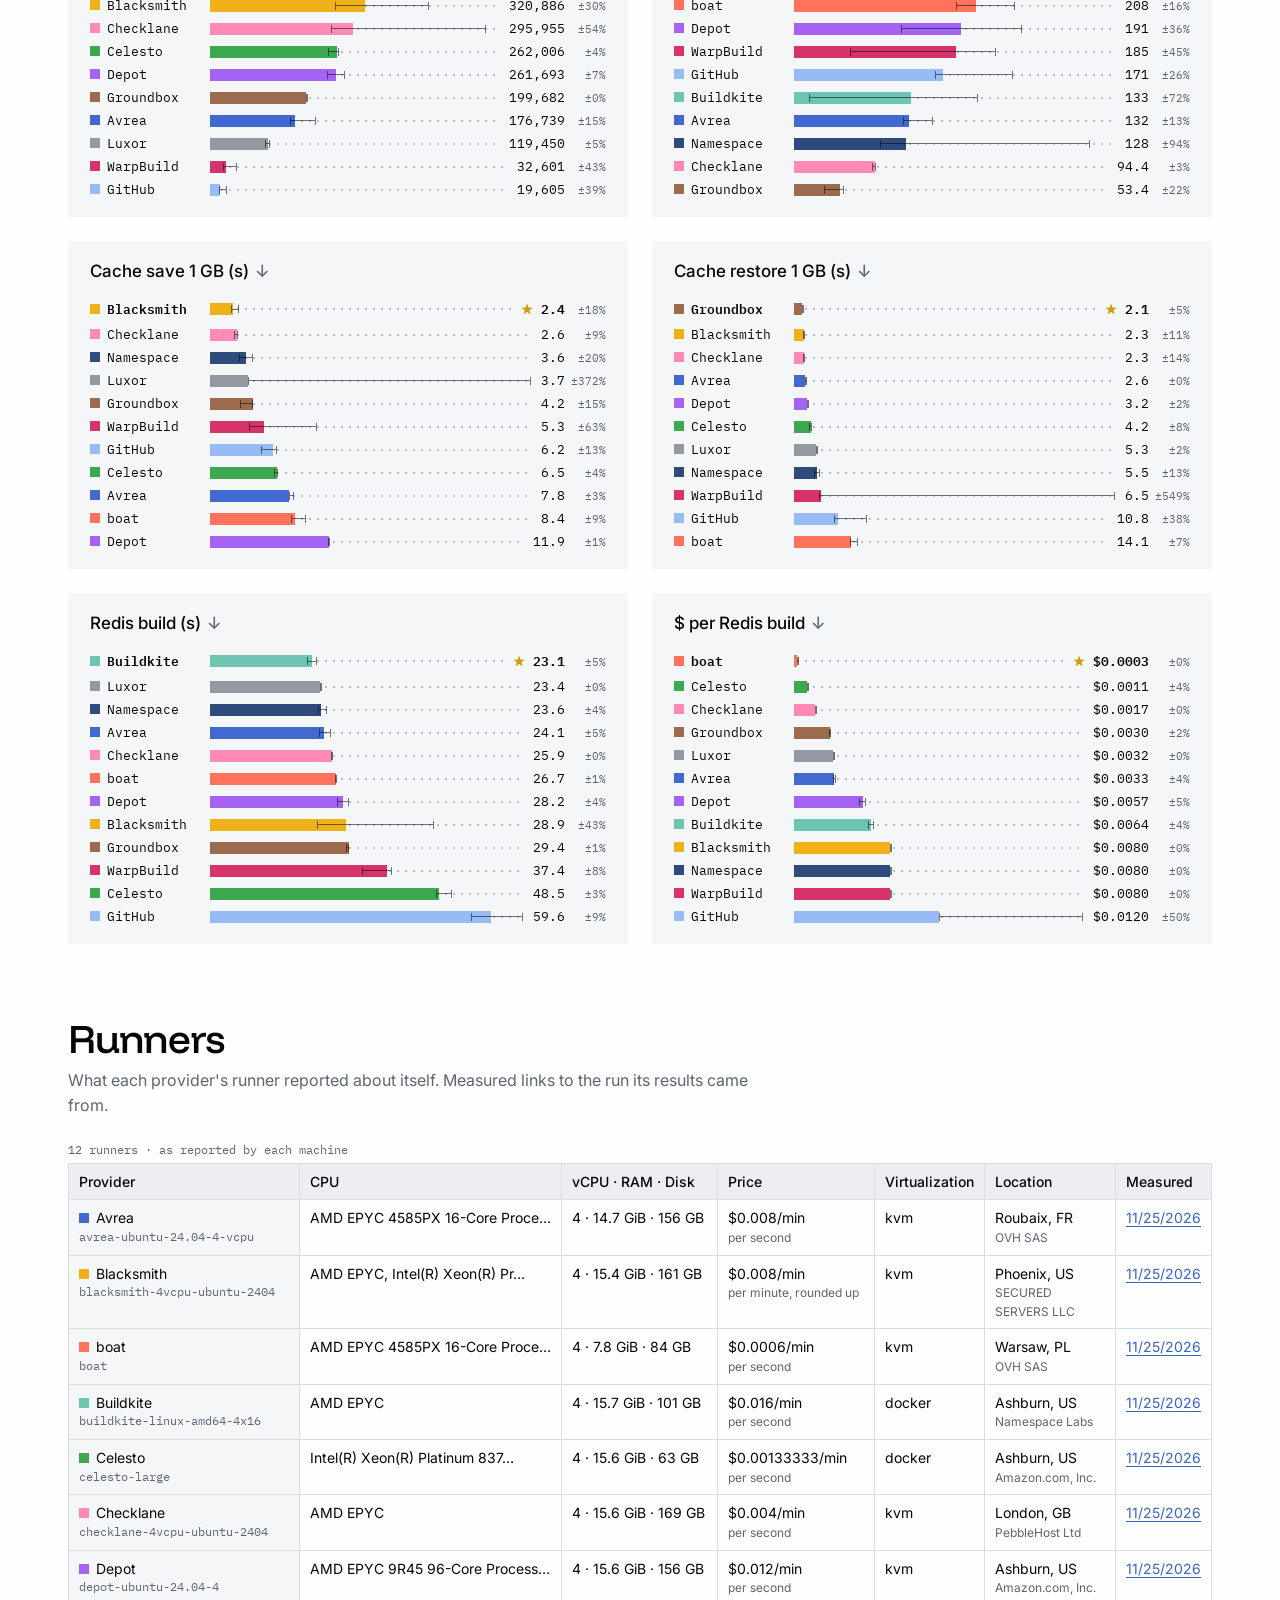
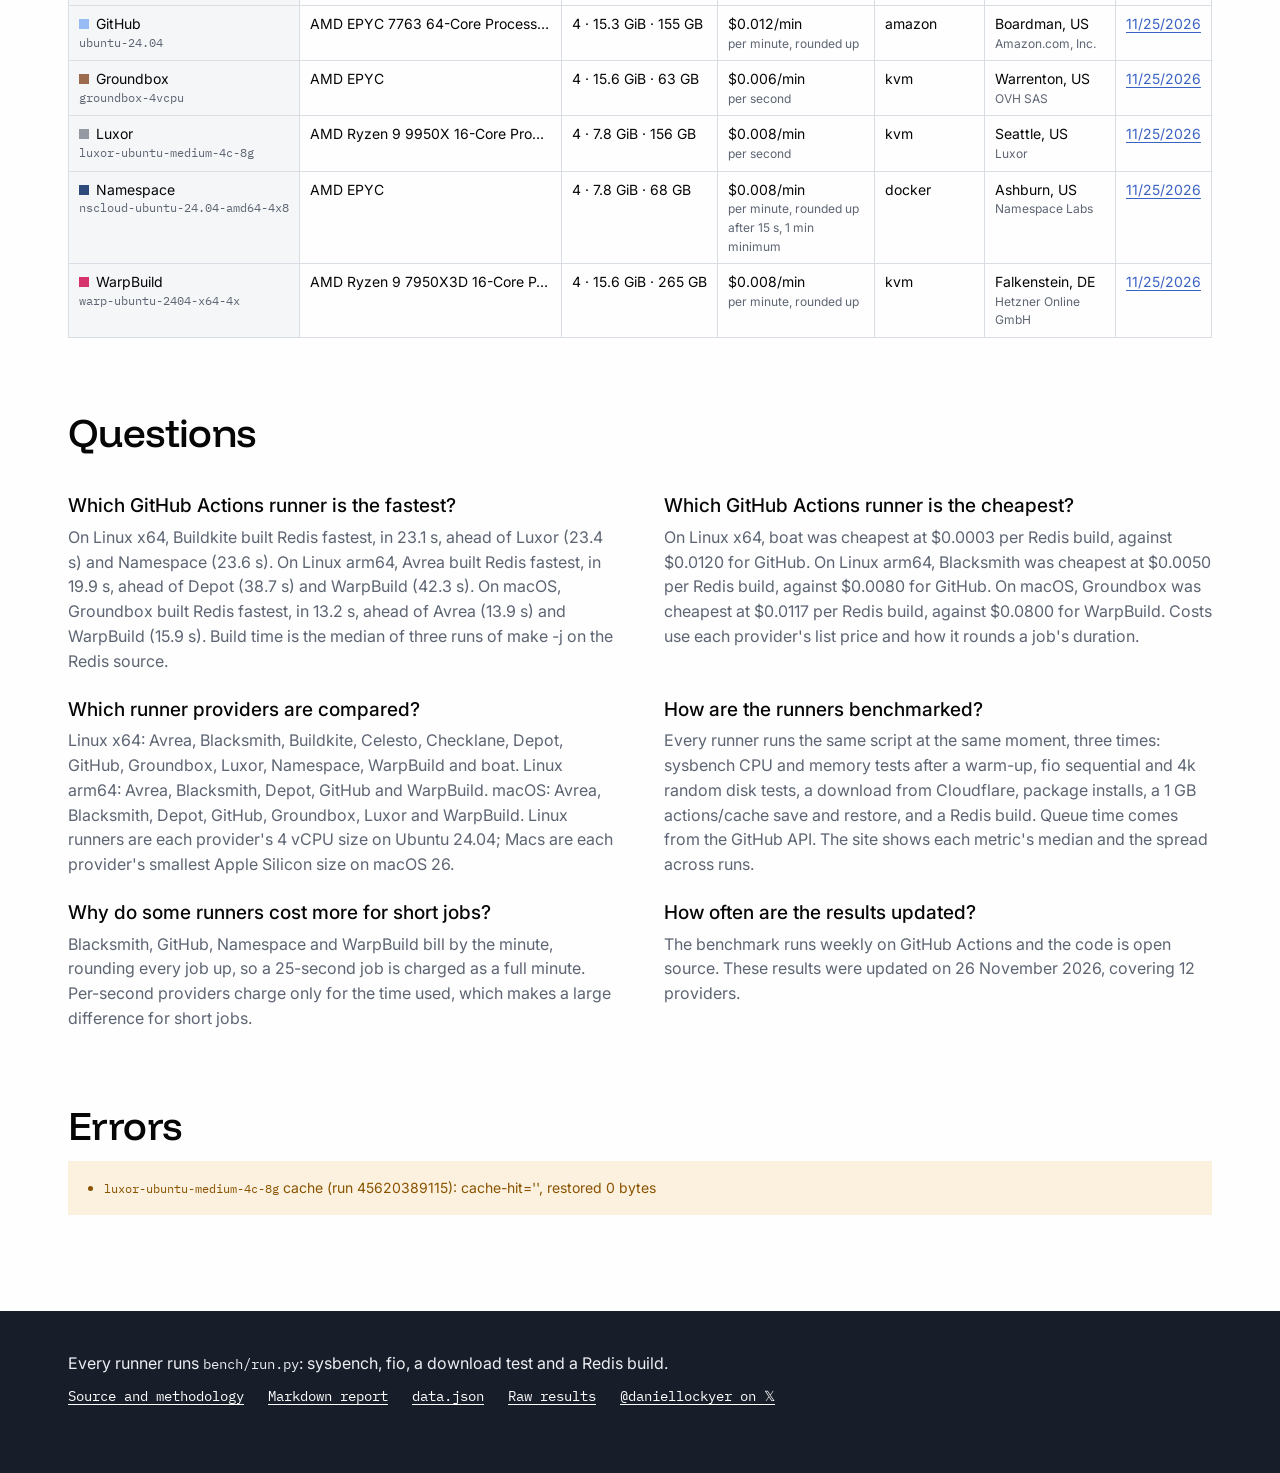
==== commit 7b02e6e5: "Rebuild site with compact runners table" ====
--- a/index.html
+++ b/index.html
@@ -52,7 +52,7 @@
     "name": "Daniel Lockyer",
     "url": "https://x.com/daniellockyer"
    },
-   "dateModified": "2026-11-25T16:36:19.761904+00:00",
+   "dateModified": "2026-11-26T07:56:59.092415+00:00",
    "isAccessibleForFree": true,
    "sameAs": "https://github.com/lockyer-labs/runnersbench",
    "keywords": [
@@ -155,7 +155,7 @@
      "name": "How often are the results updated?",
      "acceptedAnswer": {
       "@type": "Answer",
-      "text": "The benchmark runs weekly on GitHub Actions and the code is open source. These results were updated on 25 November 2026, covering 12 providers."
+      "text": "The benchmark runs weekly on GitHub Actions and the code is open source. These results were updated on 26 November 2026, covering 12 providers."
      }
     }
    ]
@@ -166,8 +166,8 @@
   <link rel="preconnect" href="https://fonts.googleapis.com">
   <link rel="preconnect" href="https://fonts.gstatic.com" crossorigin>
   <link rel="stylesheet" href="https://fonts.googleapis.com/css2?family=Funnel+Display:wght@500&family=IBM+Plex+Mono:wght@400;500&family=Inter:wght@400;500;600&display=swap">
-  <link rel="stylesheet" href="style.css?v=45654935956">
-  <script src="app.js?v=45654935956" defer></script>
+  <link rel="stylesheet" href="style.css?v=1795679819">
+  <script src="app.js?v=1795679819" defer></script>
 </head>
 <body>
   <header class="hero">
@@ -212,7 +212,7 @@
         <div><h3>Which runner providers are compared?</h3><p>Linux x64: Avrea, Blacksmith, Buildkite, Celesto, Checklane, Depot, GitHub, Groundbox, Luxor, Namespace, WarpBuild and boat. Linux arm64: Avrea, Blacksmith, Depot, GitHub and WarpBuild. macOS: Avrea, Blacksmith, Depot, GitHub, Groundbox, Luxor and WarpBuild. Linux runners are each provider&#x27;s 4 vCPU size on Ubuntu 24.04; Macs are each provider&#x27;s smallest Apple Silicon size on macOS 26.</p></div>
         <div><h3>How are the runners benchmarked?</h3><p>Every runner runs the same script at the same moment, three times: sysbench CPU and memory tests after a warm-up, fio sequential and 4k random disk tests, a download from Cloudflare, package installs, a 1 GB actions/cache save and restore, and a Redis build. Queue time comes from the GitHub API. The site shows each metric&#x27;s median and the spread across runs.</p></div>
         <div><h3>Why do some runners cost more for short jobs?</h3><p>Blacksmith, GitHub, Namespace and WarpBuild bill by the minute, rounding every job up, so a 25-second job is charged as a full minute. Per-second providers charge only for the time used, which makes a large difference for short jobs.</p></div>
-        <div><h3>How often are the results updated?</h3><p>The benchmark runs weekly on GitHub Actions and the code is open source. These results were updated on 25 November 2026, covering 12 providers.</p></div>
+        <div><h3>How often are the results updated?</h3><p>The benchmark runs weekly on GitHub Actions and the code is open source. These results were updated on 26 November 2026, covering 12 providers.</p></div>
       </div>
     </section>
     <section id="errors-section" hidden>
--- a/style.css
+++ b/style.css
@@ -128,6 +128,11 @@
 /* Tables */
 
 .scroll { overflow-x: auto; -webkit-overflow-scrolling: touch; }
+.scroll.more { mask-image: linear-gradient(to left, transparent, #000 48px); }
+#runners th, #runners td { padding: 7px 10px; }
+#runners td { vertical-align: top; }
+#runners .sub { display: block; font-size: 12px; color: var(--muted); white-space: normal; max-width: 24ch; }
+#runners .provider .sub { font: 12px var(--mono); white-space: nowrap; max-width: none; }
 /* Lets a wide table use the window's width beyond the 1144px content column, up to 1600px. */
 .bleed { margin-inline: calc(-1 * clamp(24px, (100vw - 1192px) / 2, 228px)); }
 .bleed table { margin-inline: auto; }
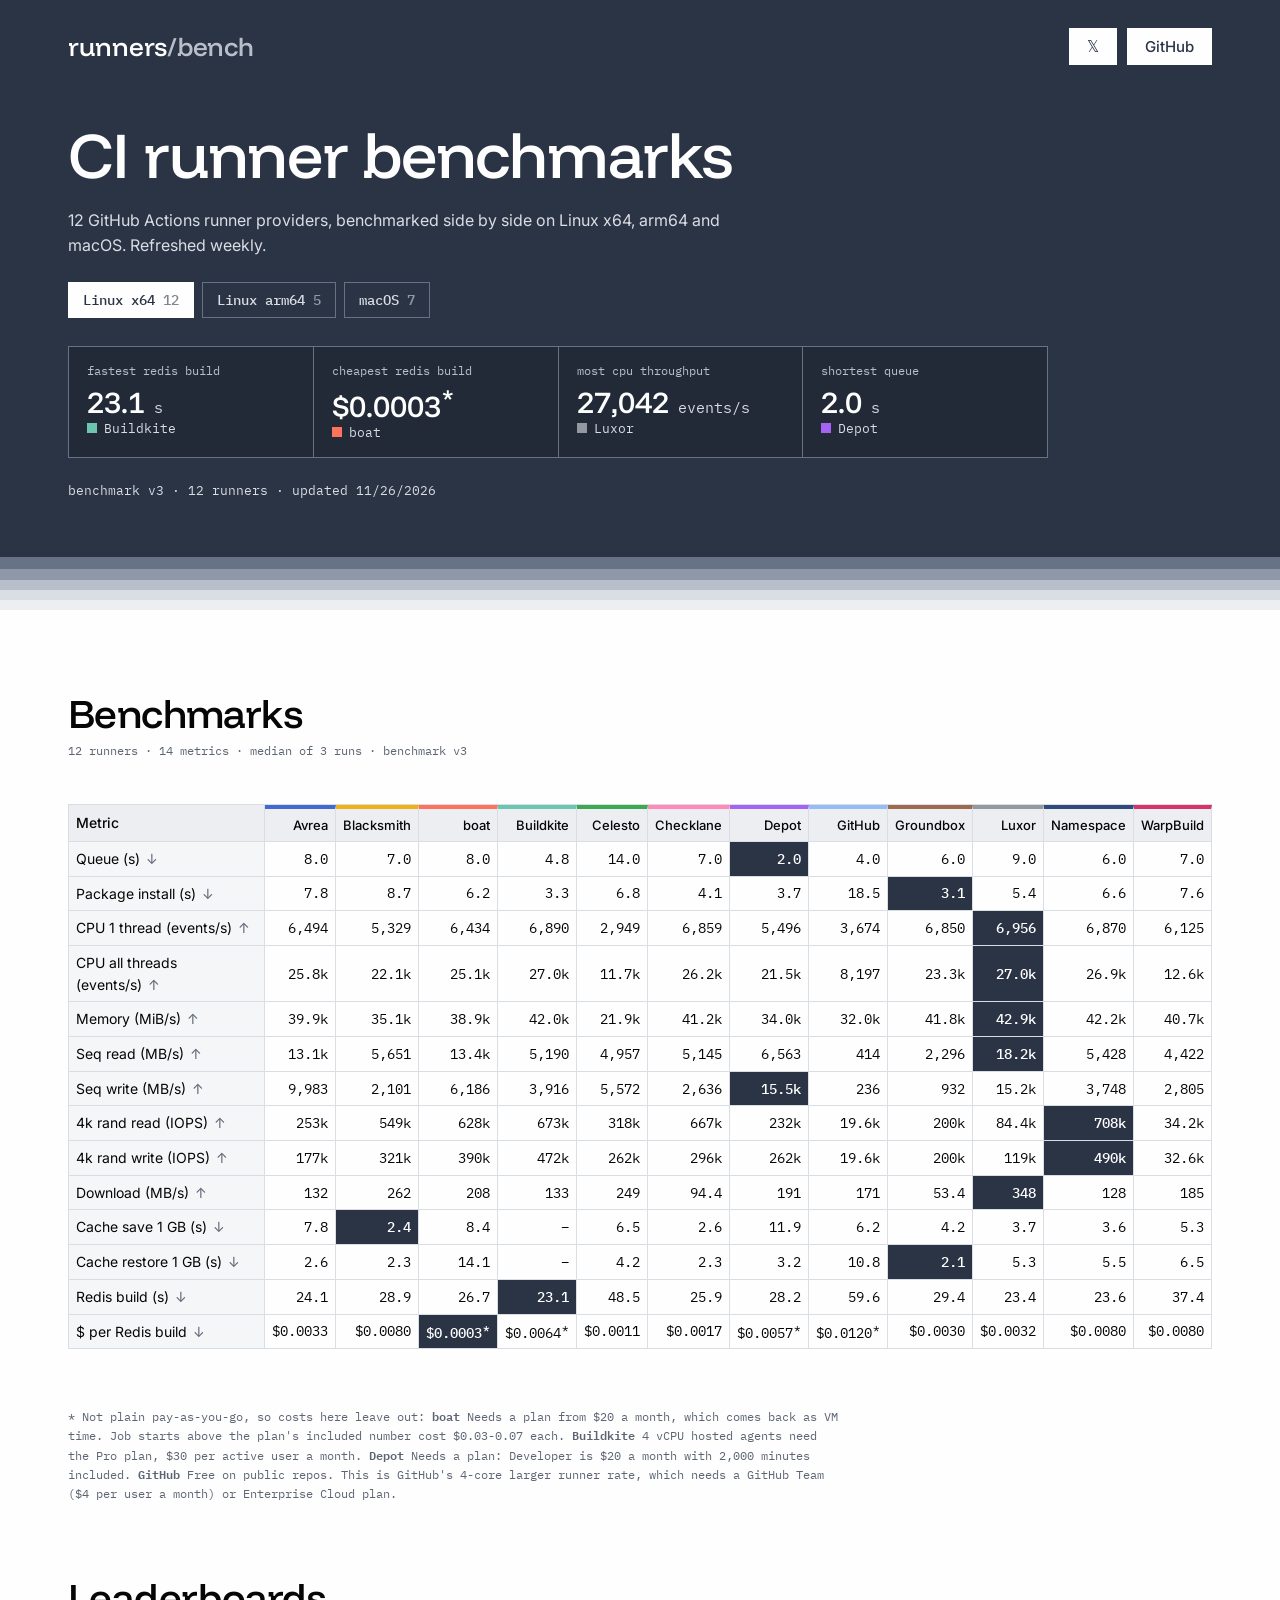
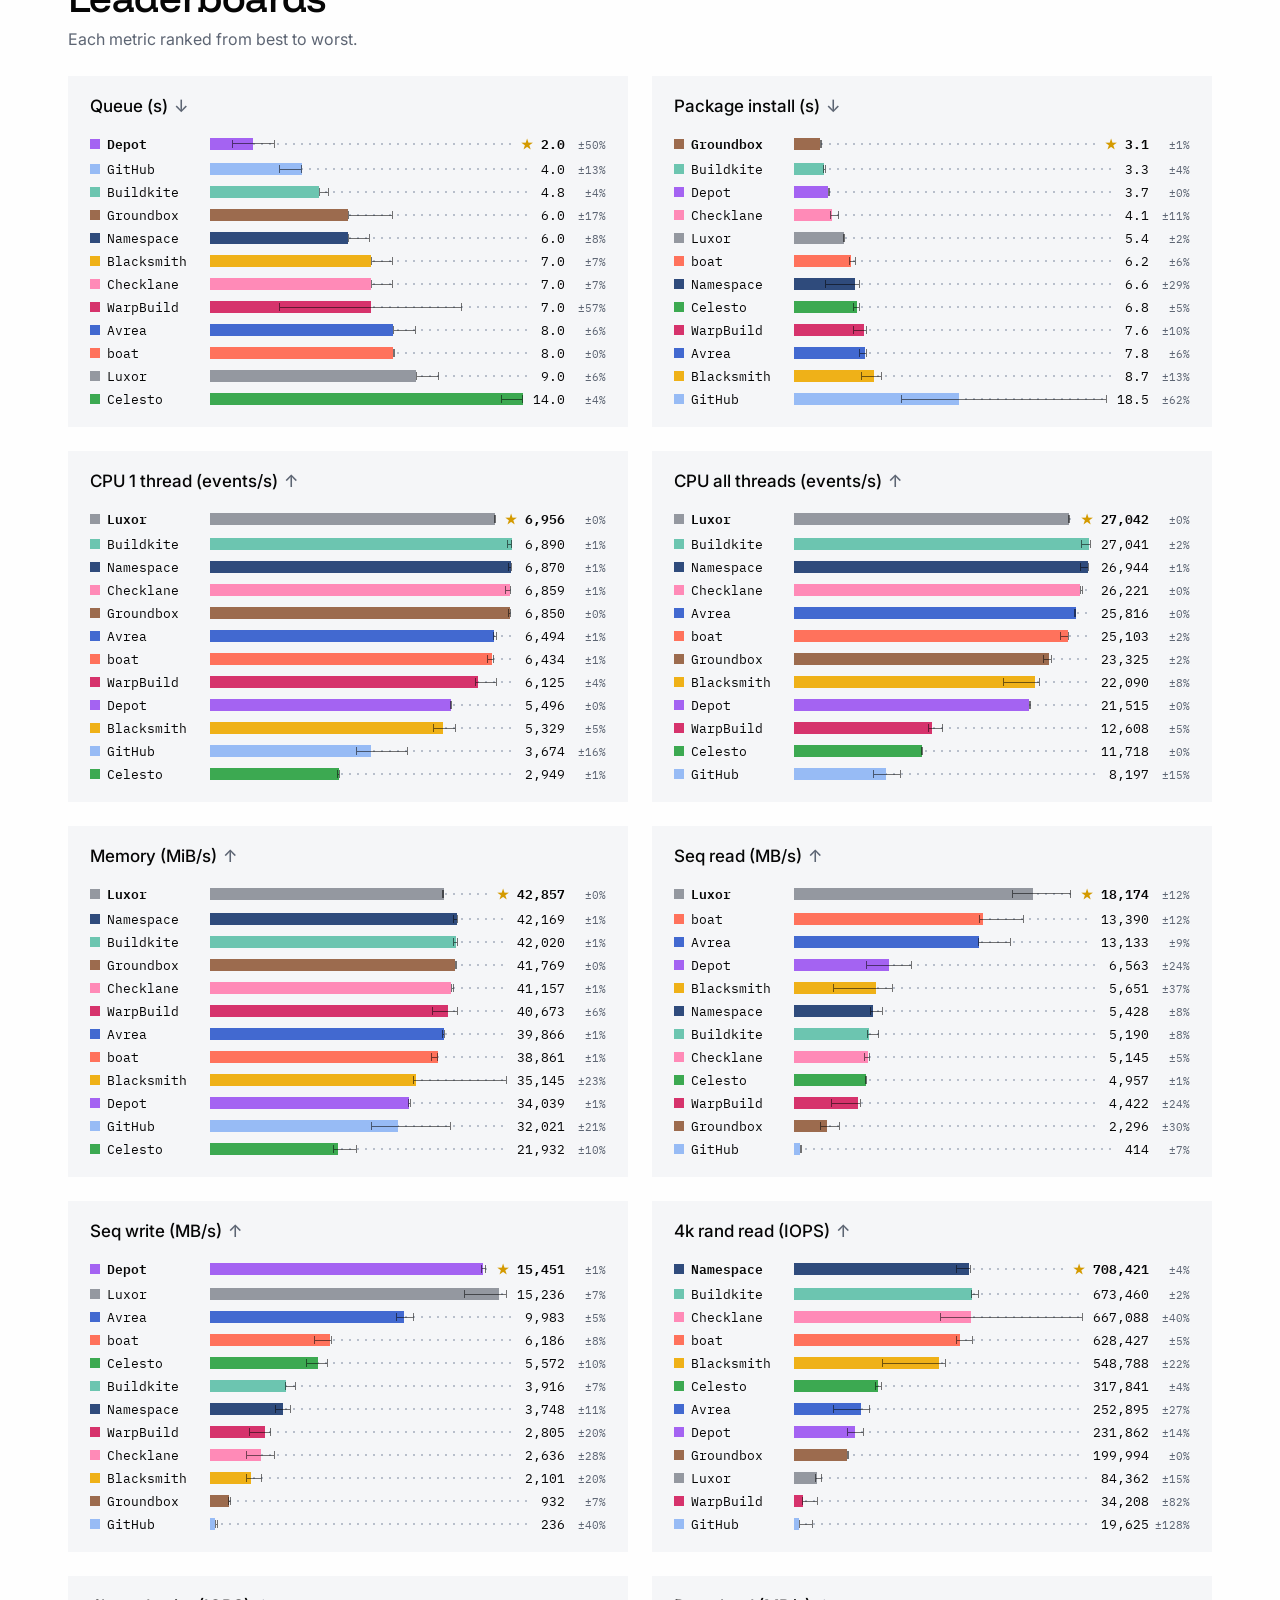
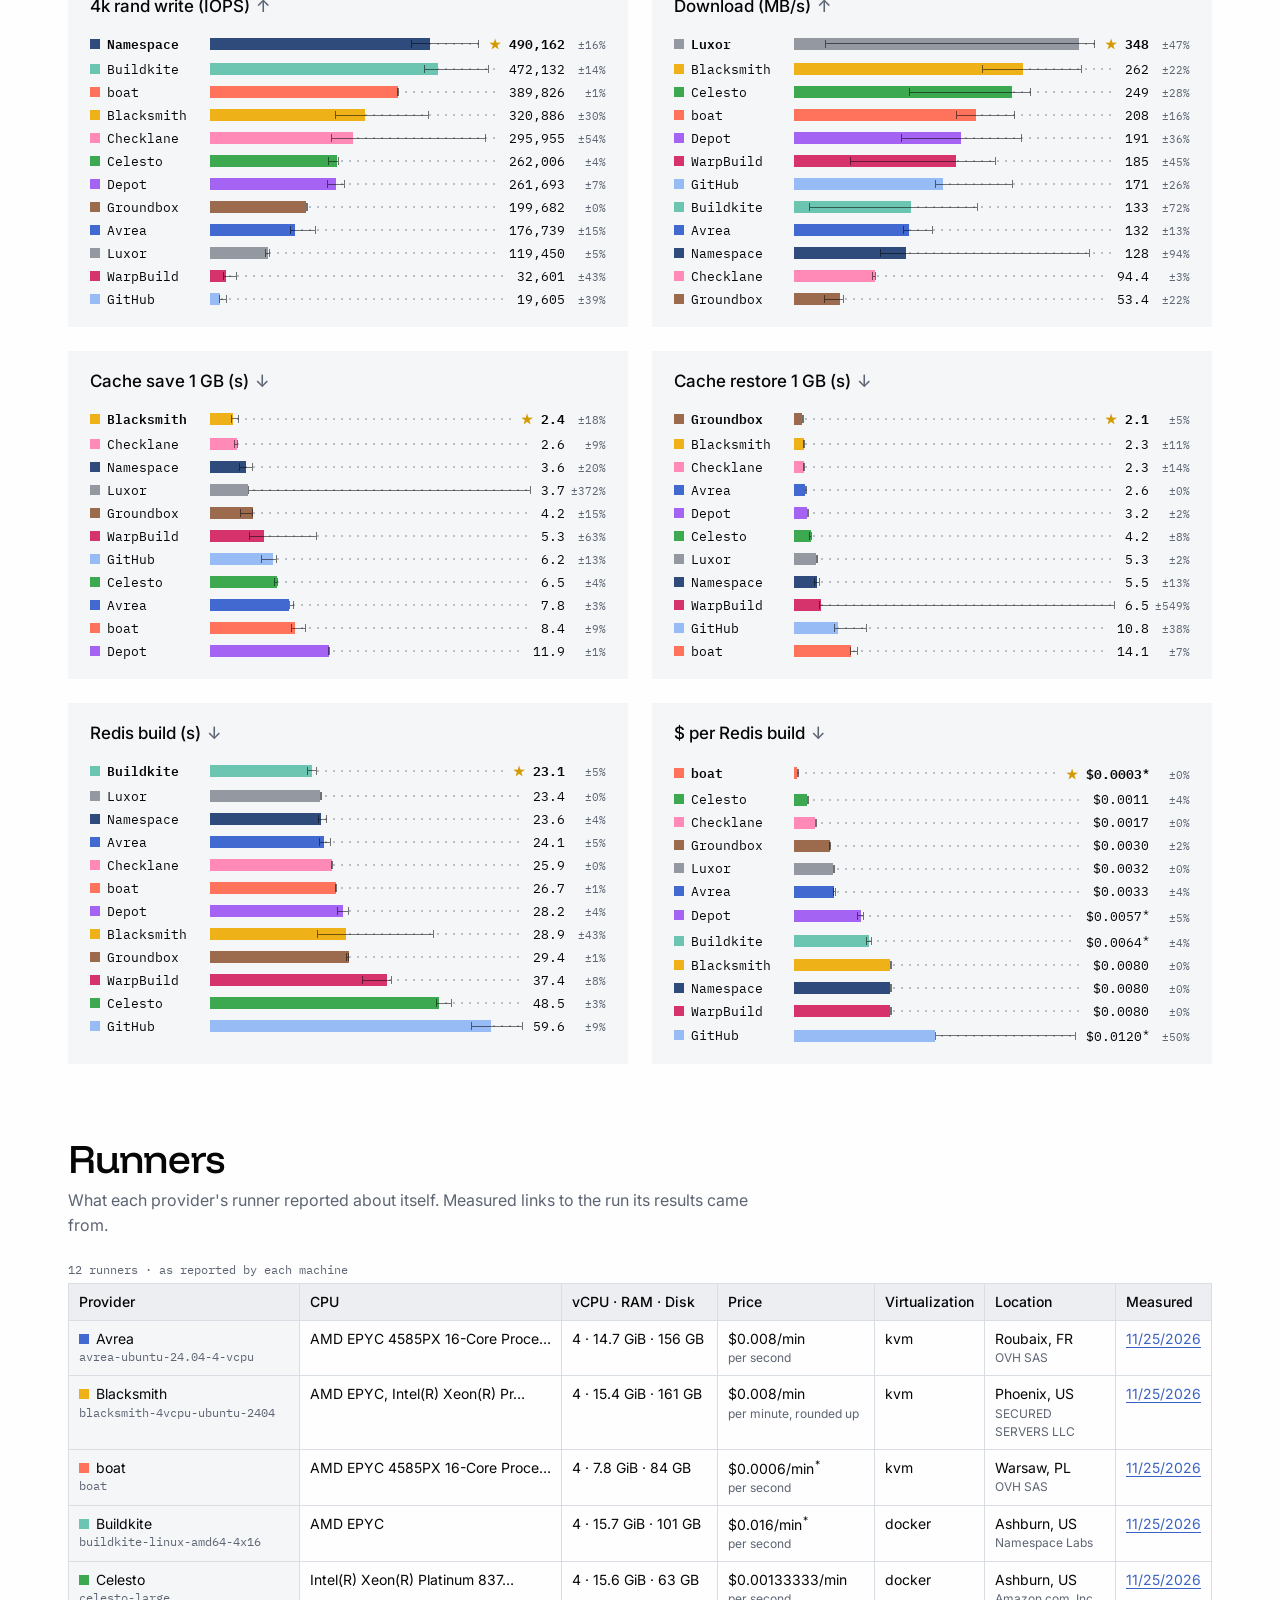
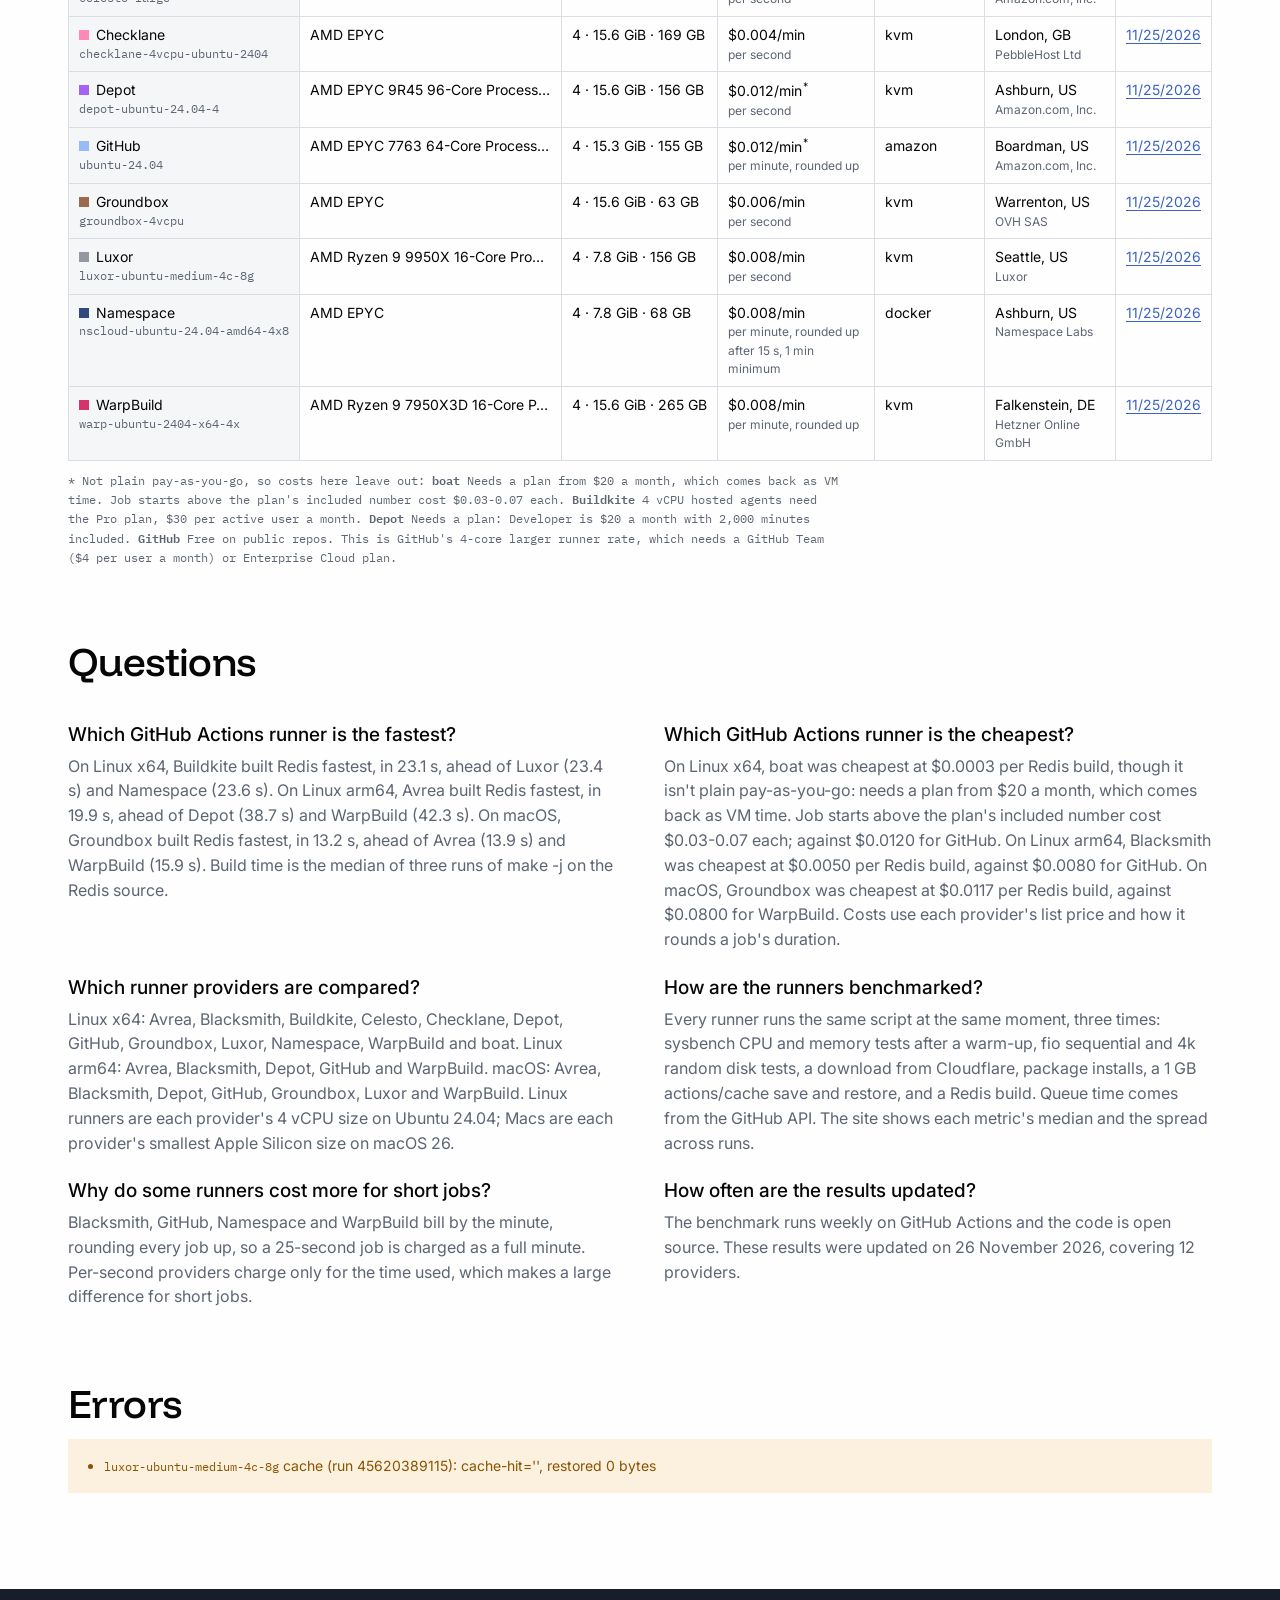
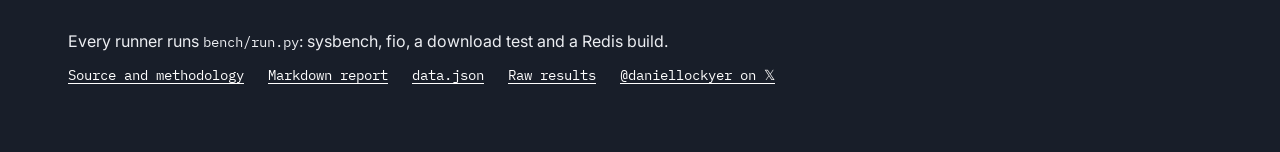
==== commit ea59c524: "Rebuild site with pricing caveats" ====
--- a/index.html
+++ b/index.html
@@ -52,7 +52,7 @@
     "name": "Daniel Lockyer",
     "url": "https://x.com/daniellockyer"
    },
-   "dateModified": "2026-11-26T07:56:59.092415+00:00",
+   "dateModified": "2026-11-26T08:12:51.482746+00:00",
    "isAccessibleForFree": true,
    "sameAs": "https://github.com/lockyer-labs/runnersbench",
    "keywords": [
@@ -123,7 +123,7 @@
      "name": "Which GitHub Actions runner is the cheapest?",
      "acceptedAnswer": {
       "@type": "Answer",
-      "text": "On Linux x64, boat was cheapest at $0.0003 per Redis build, against $0.0120 for GitHub. On Linux arm64, Blacksmith was cheapest at $0.0050 per Redis build, against $0.0080 for GitHub. On macOS, Groundbox was cheapest at $0.0117 per Redis build, against $0.0800 for WarpBuild. Costs use each provider's list price and how it rounds a job's duration."
+      "text": "On Linux x64, boat was cheapest at $0.0003 per Redis build, though it isn't plain pay-as-you-go: needs a plan from $20 a month, which comes back as VM time. Job starts above the plan's included number cost $0.03-0.07 each; against $0.0120 for GitHub. On Linux arm64, Blacksmith was cheapest at $0.0050 per Redis build, against $0.0080 for GitHub. On macOS, Groundbox was cheapest at $0.0117 per Redis build, against $0.0800 for WarpBuild. Costs use each provider's list price and how it rounds a job's duration."
      }
     },
     {
@@ -166,8 +166,8 @@
   <link rel="preconnect" href="https://fonts.googleapis.com">
   <link rel="preconnect" href="https://fonts.gstatic.com" crossorigin>
   <link rel="stylesheet" href="https://fonts.googleapis.com/css2?family=Funnel+Display:wght@500&family=IBM+Plex+Mono:wght@400;500&family=Inter:wght@400;500;600&display=swap">
-  <link rel="stylesheet" href="style.css?v=1795679819">
-  <script src="app.js?v=1795679819" defer></script>
+  <link rel="stylesheet" href="style.css?v=1795680771">
+  <script src="app.js?v=1795680771" defer></script>
 </head>
 <body>
   <header class="hero">
@@ -192,6 +192,7 @@
       <h2>Benchmarks</h2>
       <p class="caption" id="benchmarks-caption"></p>
       <div class="scroll bleed"><table id="benchmarks"></table></div>
+      <p class="caption pricing-notes" hidden></p>
     </section>
     <section>
       <h2>Leaderboards</h2>
@@ -203,12 +204,13 @@
       <p class="note">What each provider's runner reported about itself. Measured links to the run its results came from.</p>
       <p class="caption" id="runners-caption"></p>
       <div class="scroll"><table id="runners"></table></div>
+      <p class="caption pricing-notes" hidden></p>
     </section>
     <section id="questions">
       <h2>Questions</h2>
       <div class="faq">
         <div><h3>Which GitHub Actions runner is the fastest?</h3><p>On Linux x64, Buildkite built Redis fastest, in 23.1 s, ahead of Luxor (23.4 s) and Namespace (23.6 s). On Linux arm64, Avrea built Redis fastest, in 19.9 s, ahead of Depot (38.7 s) and WarpBuild (42.3 s). On macOS, Groundbox built Redis fastest, in 13.2 s, ahead of Avrea (13.9 s) and WarpBuild (15.9 s). Build time is the median of three runs of make -j on the Redis source.</p></div>
-        <div><h3>Which GitHub Actions runner is the cheapest?</h3><p>On Linux x64, boat was cheapest at $0.0003 per Redis build, against $0.0120 for GitHub. On Linux arm64, Blacksmith was cheapest at $0.0050 per Redis build, against $0.0080 for GitHub. On macOS, Groundbox was cheapest at $0.0117 per Redis build, against $0.0800 for WarpBuild. Costs use each provider&#x27;s list price and how it rounds a job&#x27;s duration.</p></div>
+        <div><h3>Which GitHub Actions runner is the cheapest?</h3><p>On Linux x64, boat was cheapest at $0.0003 per Redis build, though it isn&#x27;t plain pay-as-you-go: needs a plan from $20 a month, which comes back as VM time. Job starts above the plan&#x27;s included number cost $0.03-0.07 each; against $0.0120 for GitHub. On Linux arm64, Blacksmith was cheapest at $0.0050 per Redis build, against $0.0080 for GitHub. On macOS, Groundbox was cheapest at $0.0117 per Redis build, against $0.0800 for WarpBuild. Costs use each provider&#x27;s list price and how it rounds a job&#x27;s duration.</p></div>
         <div><h3>Which runner providers are compared?</h3><p>Linux x64: Avrea, Blacksmith, Buildkite, Celesto, Checklane, Depot, GitHub, Groundbox, Luxor, Namespace, WarpBuild and boat. Linux arm64: Avrea, Blacksmith, Depot, GitHub and WarpBuild. macOS: Avrea, Blacksmith, Depot, GitHub, Groundbox, Luxor and WarpBuild. Linux runners are each provider&#x27;s 4 vCPU size on Ubuntu 24.04; Macs are each provider&#x27;s smallest Apple Silicon size on macOS 26.</p></div>
         <div><h3>How are the runners benchmarked?</h3><p>Every runner runs the same script at the same moment, three times: sysbench CPU and memory tests after a warm-up, fio sequential and 4k random disk tests, a download from Cloudflare, package installs, a 1 GB actions/cache save and restore, and a Redis build. Queue time comes from the GitHub API. The site shows each metric&#x27;s median and the spread across runs.</p></div>
         <div><h3>Why do some runners cost more for short jobs?</h3><p>Blacksmith, GitHub, Namespace and WarpBuild bill by the minute, rounding every job up, so a 25-second job is charged as a full minute. Per-second providers charge only for the time used, which makes a large difference for short jobs.</p></div>
--- a/style.css
+++ b/style.css
@@ -131,6 +131,9 @@
 .scroll.more { mask-image: linear-gradient(to left, transparent, #000 48px); }
 #runners th, #runners td { padding: 7px 10px; }
 #runners td { vertical-align: top; }
+.caveat { cursor: help; margin-left: 1px; font-size: 0.75em; }
+.pricing-notes { max-width: 110ch; margin-top: 10px; line-height: 1.6; white-space: normal; }
+.pricing-notes strong { font-weight: 600; }
 #runners .sub { display: block; font-size: 12px; color: var(--muted); white-space: normal; max-width: 24ch; }
 #runners .provider .sub { font: 12px var(--mono); white-space: nowrap; max-width: none; }
 /* Lets a wide table use the window's width beyond the 1144px content column, up to 1600px. */
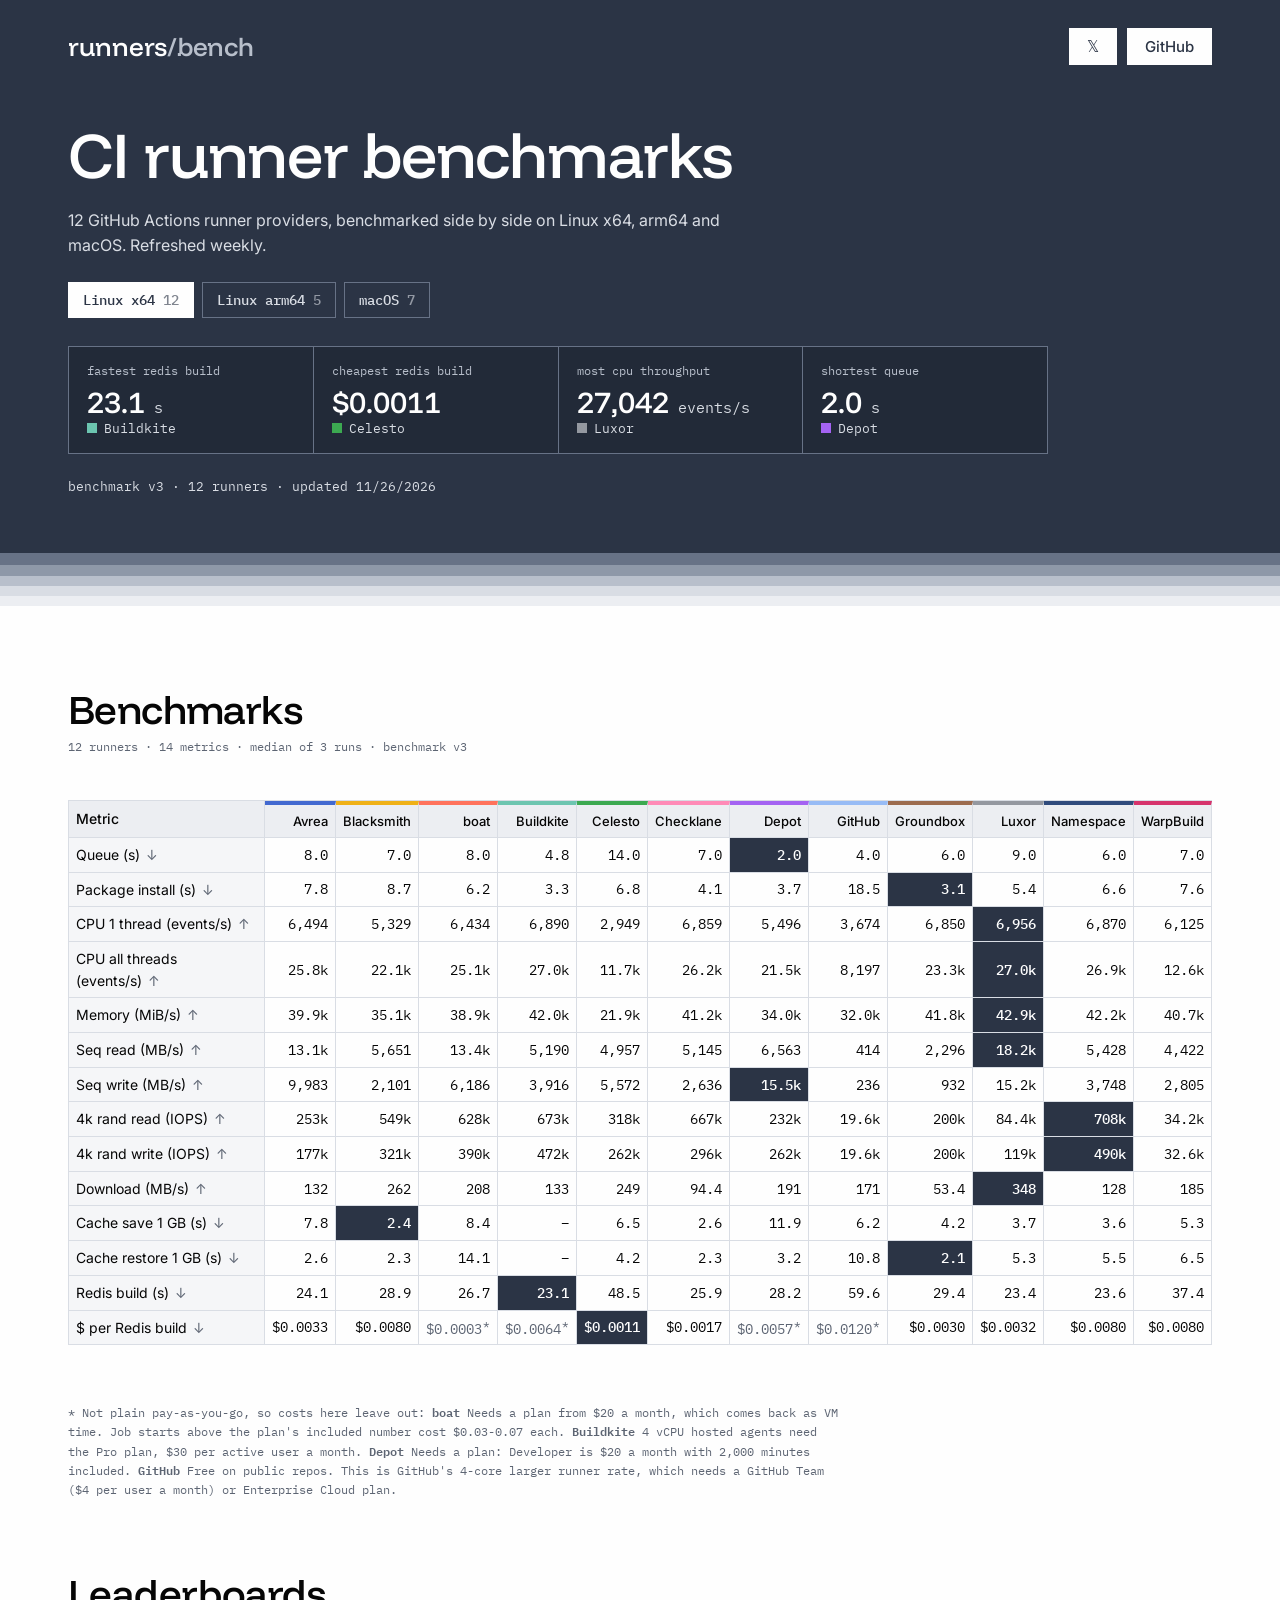
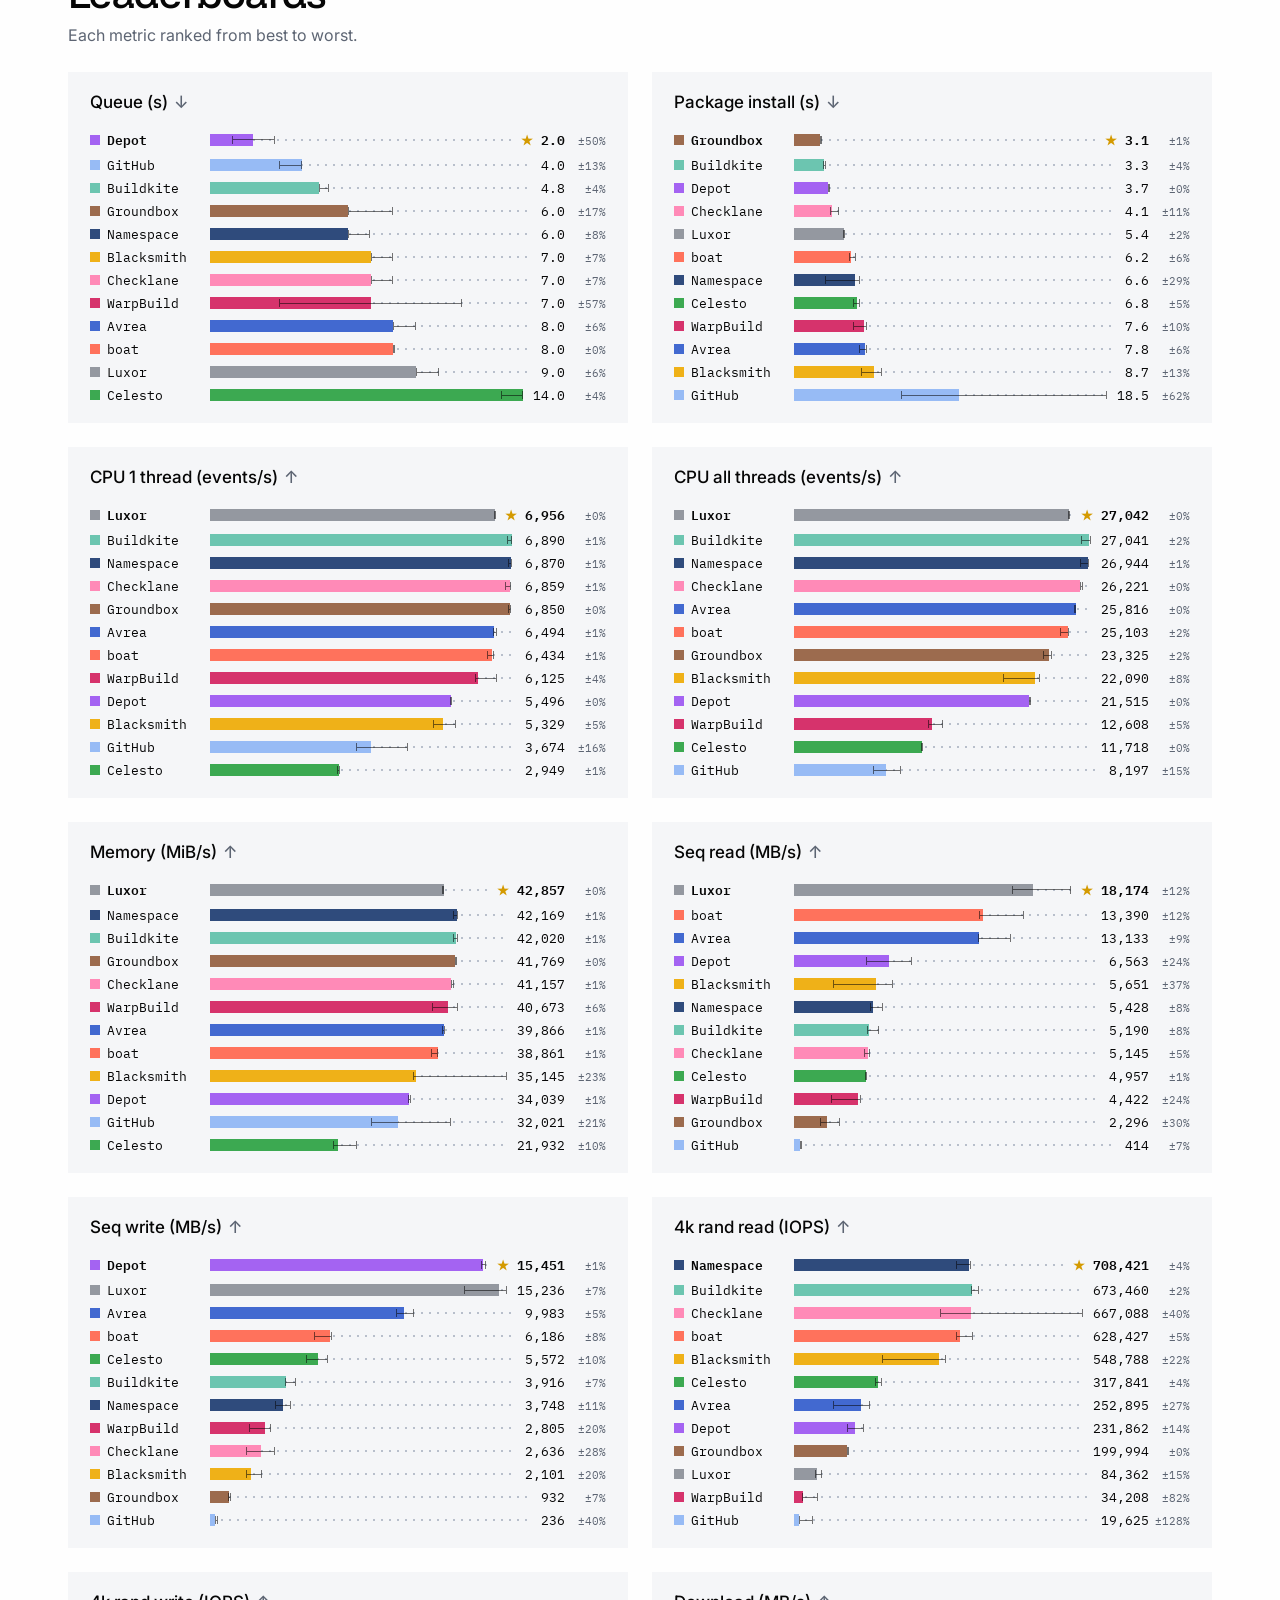
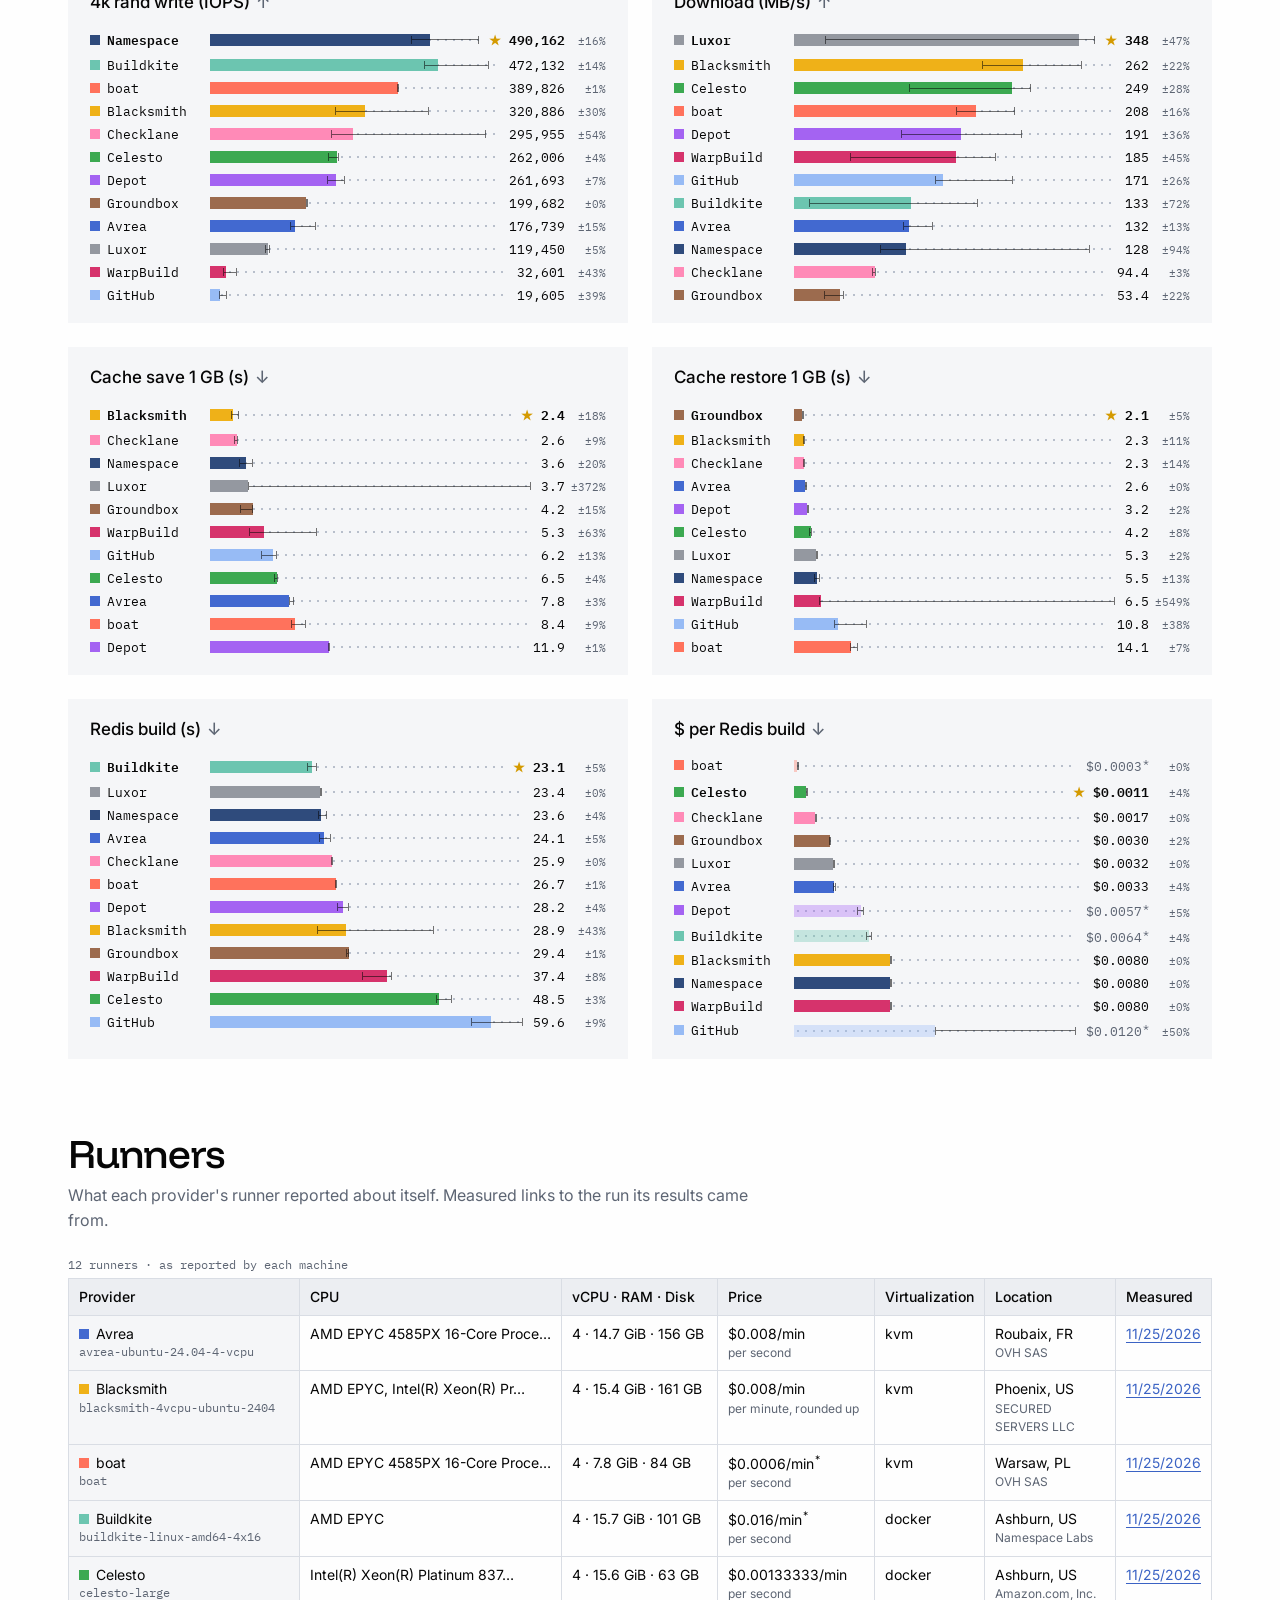
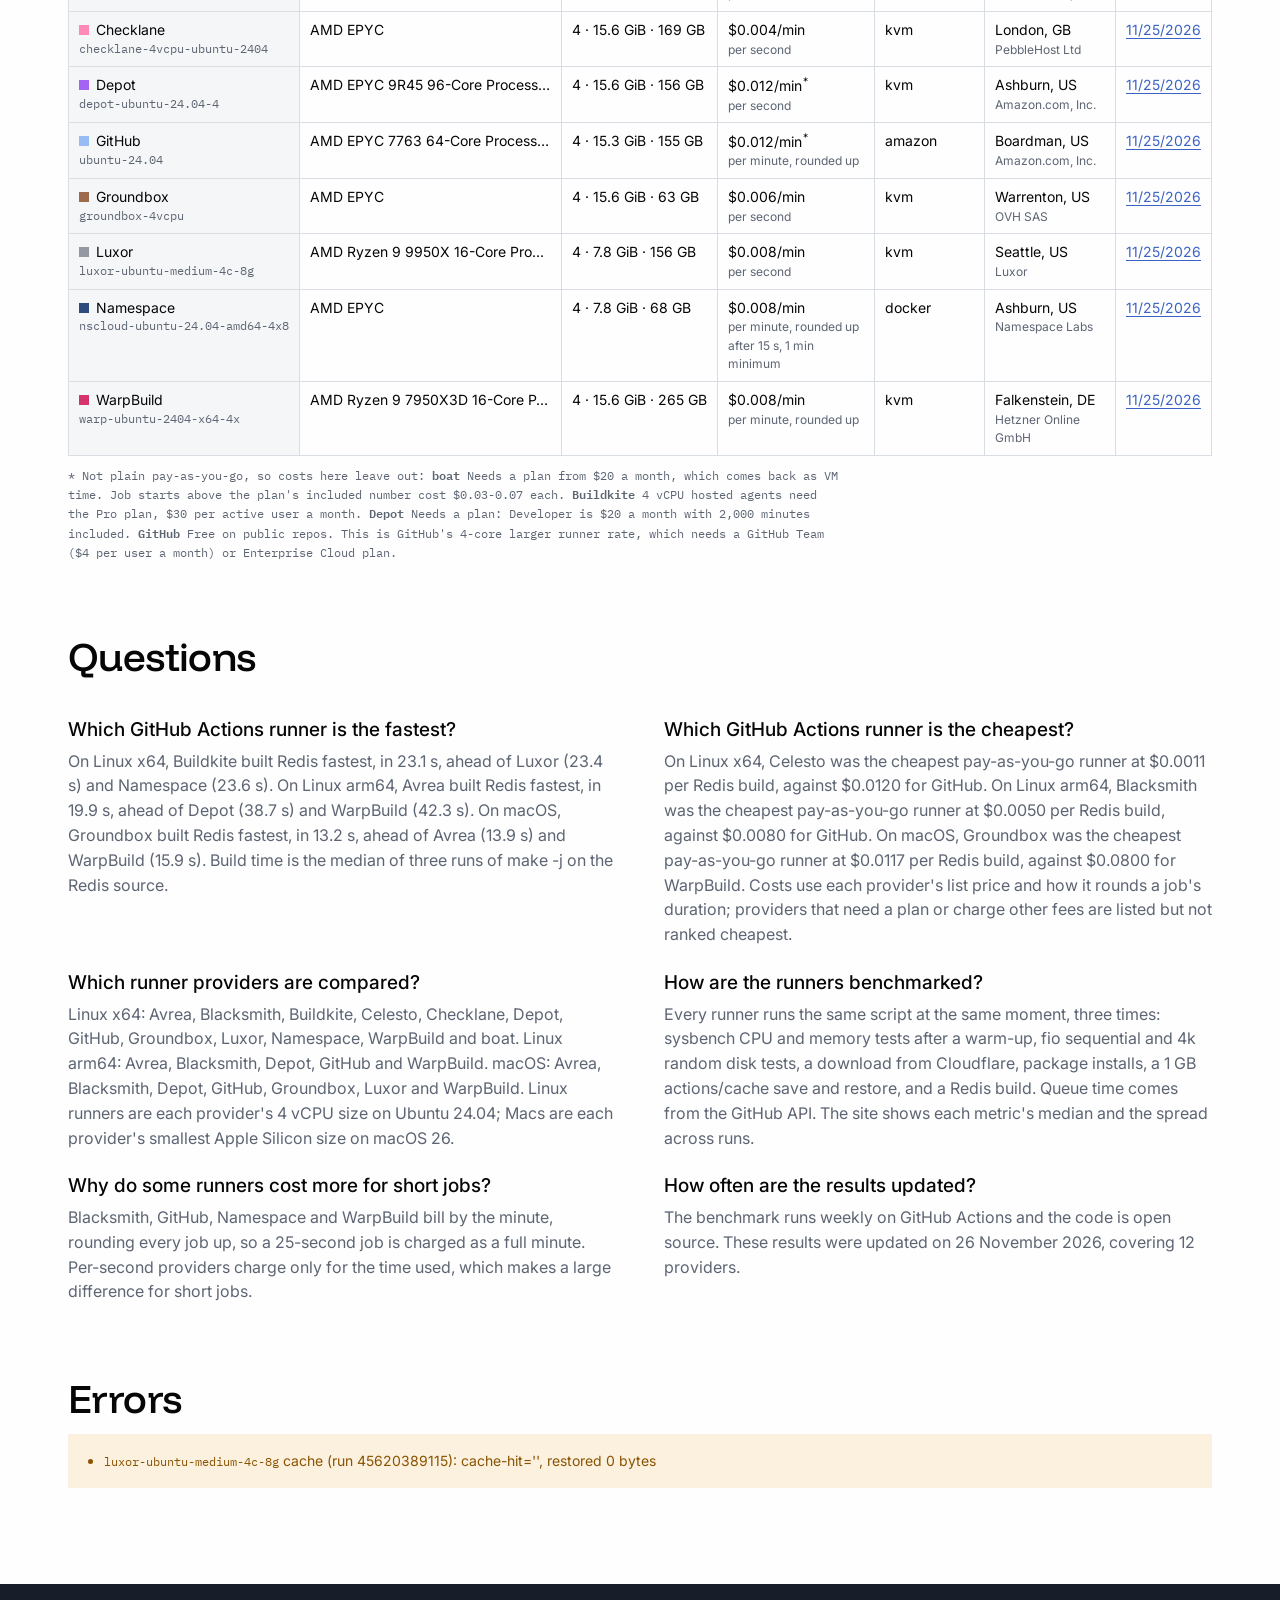
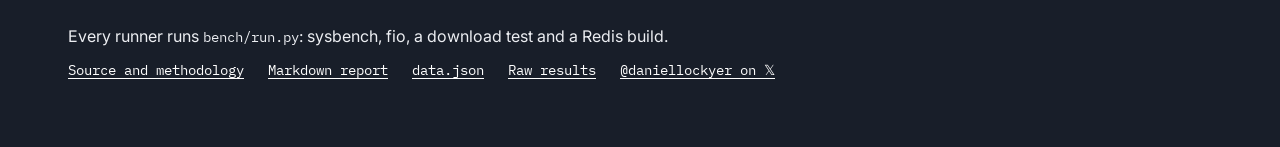
==== commit f4cc26b1: "Rebuild site: caveated costs not ranked cheapest" ====
--- a/index.html
+++ b/index.html
@@ -52,7 +52,7 @@
     "name": "Daniel Lockyer",
     "url": "https://x.com/daniellockyer"
    },
-   "dateModified": "2026-11-26T08:12:51.482746+00:00",
+   "dateModified": "2026-11-26T08:53:02.621620+00:00",
    "isAccessibleForFree": true,
    "sameAs": "https://github.com/lockyer-labs/runnersbench",
    "keywords": [
@@ -123,7 +123,7 @@
      "name": "Which GitHub Actions runner is the cheapest?",
      "acceptedAnswer": {
       "@type": "Answer",
-      "text": "On Linux x64, boat was cheapest at $0.0003 per Redis build, though it isn't plain pay-as-you-go: needs a plan from $20 a month, which comes back as VM time. Job starts above the plan's included number cost $0.03-0.07 each; against $0.0120 for GitHub. On Linux arm64, Blacksmith was cheapest at $0.0050 per Redis build, against $0.0080 for GitHub. On macOS, Groundbox was cheapest at $0.0117 per Redis build, against $0.0800 for WarpBuild. Costs use each provider's list price and how it rounds a job's duration."
+      "text": "On Linux x64, Celesto was the cheapest pay-as-you-go runner at $0.0011 per Redis build, against $0.0120 for GitHub. On Linux arm64, Blacksmith was the cheapest pay-as-you-go runner at $0.0050 per Redis build, against $0.0080 for GitHub. On macOS, Groundbox was the cheapest pay-as-you-go runner at $0.0117 per Redis build, against $0.0800 for WarpBuild. Costs use each provider's list price and how it rounds a job's duration; providers that need a plan or charge other fees are listed but not ranked cheapest."
      }
     },
     {
@@ -166,8 +166,8 @@
   <link rel="preconnect" href="https://fonts.googleapis.com">
   <link rel="preconnect" href="https://fonts.gstatic.com" crossorigin>
   <link rel="stylesheet" href="https://fonts.googleapis.com/css2?family=Funnel+Display:wght@500&family=IBM+Plex+Mono:wght@400;500&family=Inter:wght@400;500;600&display=swap">
-  <link rel="stylesheet" href="style.css?v=1795680771">
-  <script src="app.js?v=1795680771" defer></script>
+  <link rel="stylesheet" href="style.css?v=1795683182">
+  <script src="app.js?v=1795683182" defer></script>
 </head>
 <body>
   <header class="hero">
@@ -210,7 +210,7 @@
       <h2>Questions</h2>
       <div class="faq">
         <div><h3>Which GitHub Actions runner is the fastest?</h3><p>On Linux x64, Buildkite built Redis fastest, in 23.1 s, ahead of Luxor (23.4 s) and Namespace (23.6 s). On Linux arm64, Avrea built Redis fastest, in 19.9 s, ahead of Depot (38.7 s) and WarpBuild (42.3 s). On macOS, Groundbox built Redis fastest, in 13.2 s, ahead of Avrea (13.9 s) and WarpBuild (15.9 s). Build time is the median of three runs of make -j on the Redis source.</p></div>
-        <div><h3>Which GitHub Actions runner is the cheapest?</h3><p>On Linux x64, boat was cheapest at $0.0003 per Redis build, though it isn&#x27;t plain pay-as-you-go: needs a plan from $20 a month, which comes back as VM time. Job starts above the plan&#x27;s included number cost $0.03-0.07 each; against $0.0120 for GitHub. On Linux arm64, Blacksmith was cheapest at $0.0050 per Redis build, against $0.0080 for GitHub. On macOS, Groundbox was cheapest at $0.0117 per Redis build, against $0.0800 for WarpBuild. Costs use each provider&#x27;s list price and how it rounds a job&#x27;s duration.</p></div>
+        <div><h3>Which GitHub Actions runner is the cheapest?</h3><p>On Linux x64, Celesto was the cheapest pay-as-you-go runner at $0.0011 per Redis build, against $0.0120 for GitHub. On Linux arm64, Blacksmith was the cheapest pay-as-you-go runner at $0.0050 per Redis build, against $0.0080 for GitHub. On macOS, Groundbox was the cheapest pay-as-you-go runner at $0.0117 per Redis build, against $0.0800 for WarpBuild. Costs use each provider&#x27;s list price and how it rounds a job&#x27;s duration; providers that need a plan or charge other fees are listed but not ranked cheapest.</p></div>
         <div><h3>Which runner providers are compared?</h3><p>Linux x64: Avrea, Blacksmith, Buildkite, Celesto, Checklane, Depot, GitHub, Groundbox, Luxor, Namespace, WarpBuild and boat. Linux arm64: Avrea, Blacksmith, Depot, GitHub and WarpBuild. macOS: Avrea, Blacksmith, Depot, GitHub, Groundbox, Luxor and WarpBuild. Linux runners are each provider&#x27;s 4 vCPU size on Ubuntu 24.04; Macs are each provider&#x27;s smallest Apple Silicon size on macOS 26.</p></div>
         <div><h3>How are the runners benchmarked?</h3><p>Every runner runs the same script at the same moment, three times: sysbench CPU and memory tests after a warm-up, fio sequential and 4k random disk tests, a download from Cloudflare, package installs, a 1 GB actions/cache save and restore, and a Redis build. Queue time comes from the GitHub API. The site shows each metric&#x27;s median and the spread across runs.</p></div>
         <div><h3>Why do some runners cost more for short jobs?</h3><p>Blacksmith, GitHub, Namespace and WarpBuild bill by the minute, rounding every job up, so a 25-second job is charged as a full minute. Per-second providers charge only for the time used, which makes a large difference for short jobs.</p></div>
--- a/style.css
+++ b/style.css
@@ -132,6 +132,8 @@
 #runners th, #runners td { padding: 7px 10px; }
 #runners td { vertical-align: top; }
 .caveat { cursor: help; margin-left: 1px; font-size: 0.75em; }
+td.caveated, .row.caveated .val { color: var(--muted); }
+.row.caveated .fill { opacity: 0.35; }
 .pricing-notes { max-width: 110ch; margin-top: 10px; line-height: 1.6; white-space: normal; }
 .pricing-notes strong { font-weight: 600; }
 #runners .sub { display: block; font-size: 12px; color: var(--muted); white-space: normal; max-width: 24ch; }
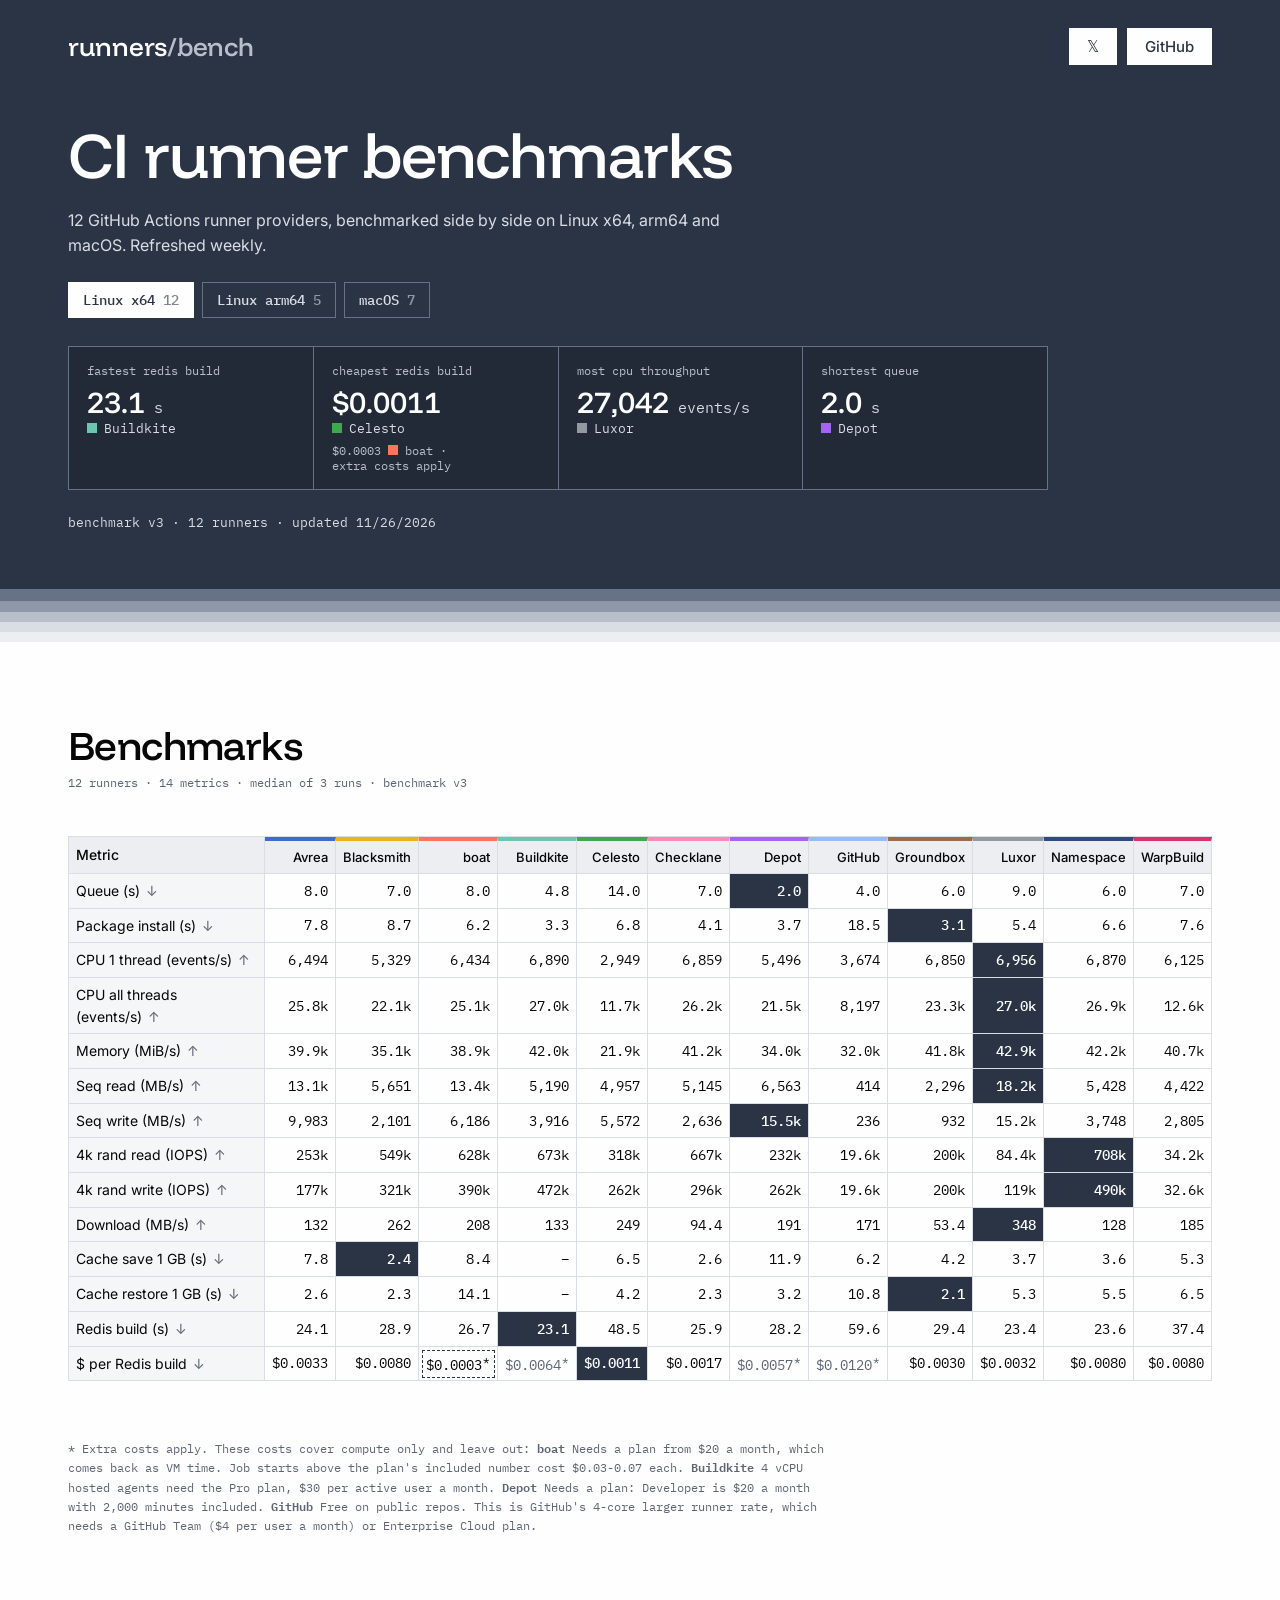
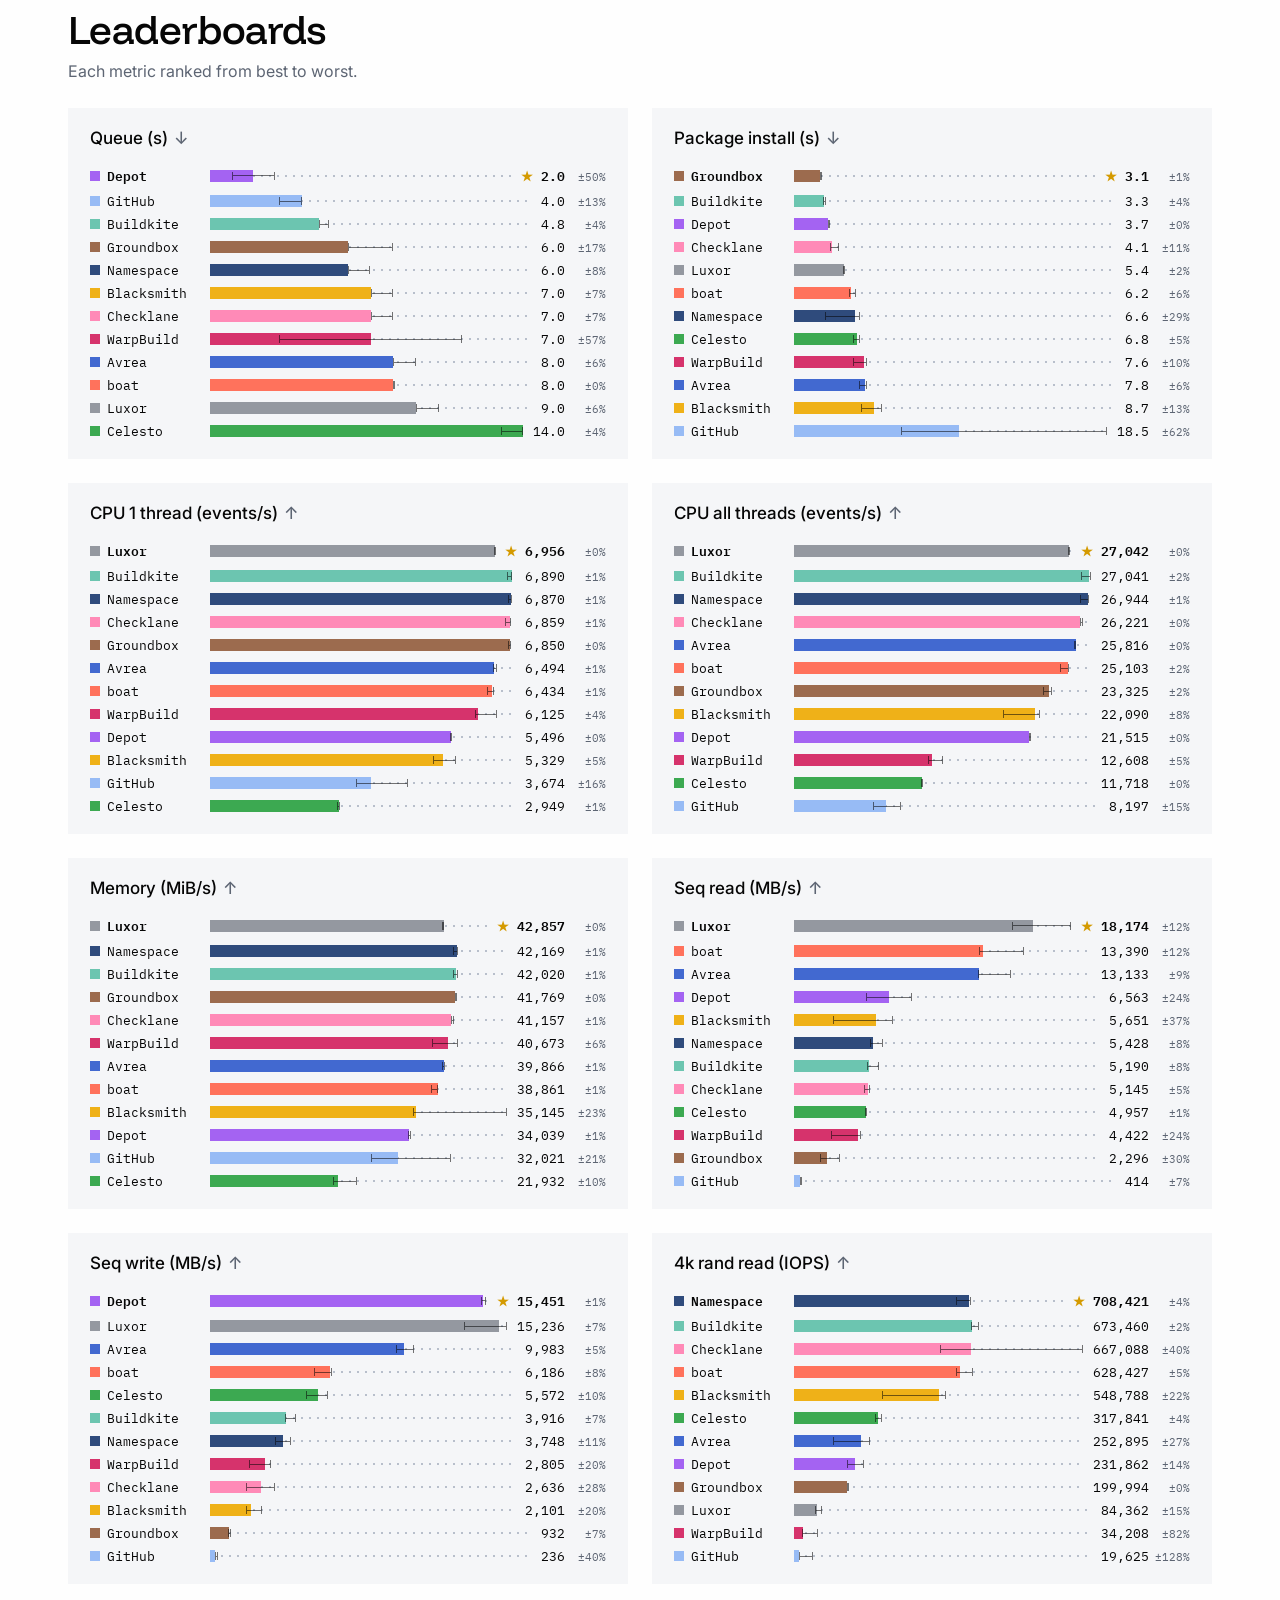
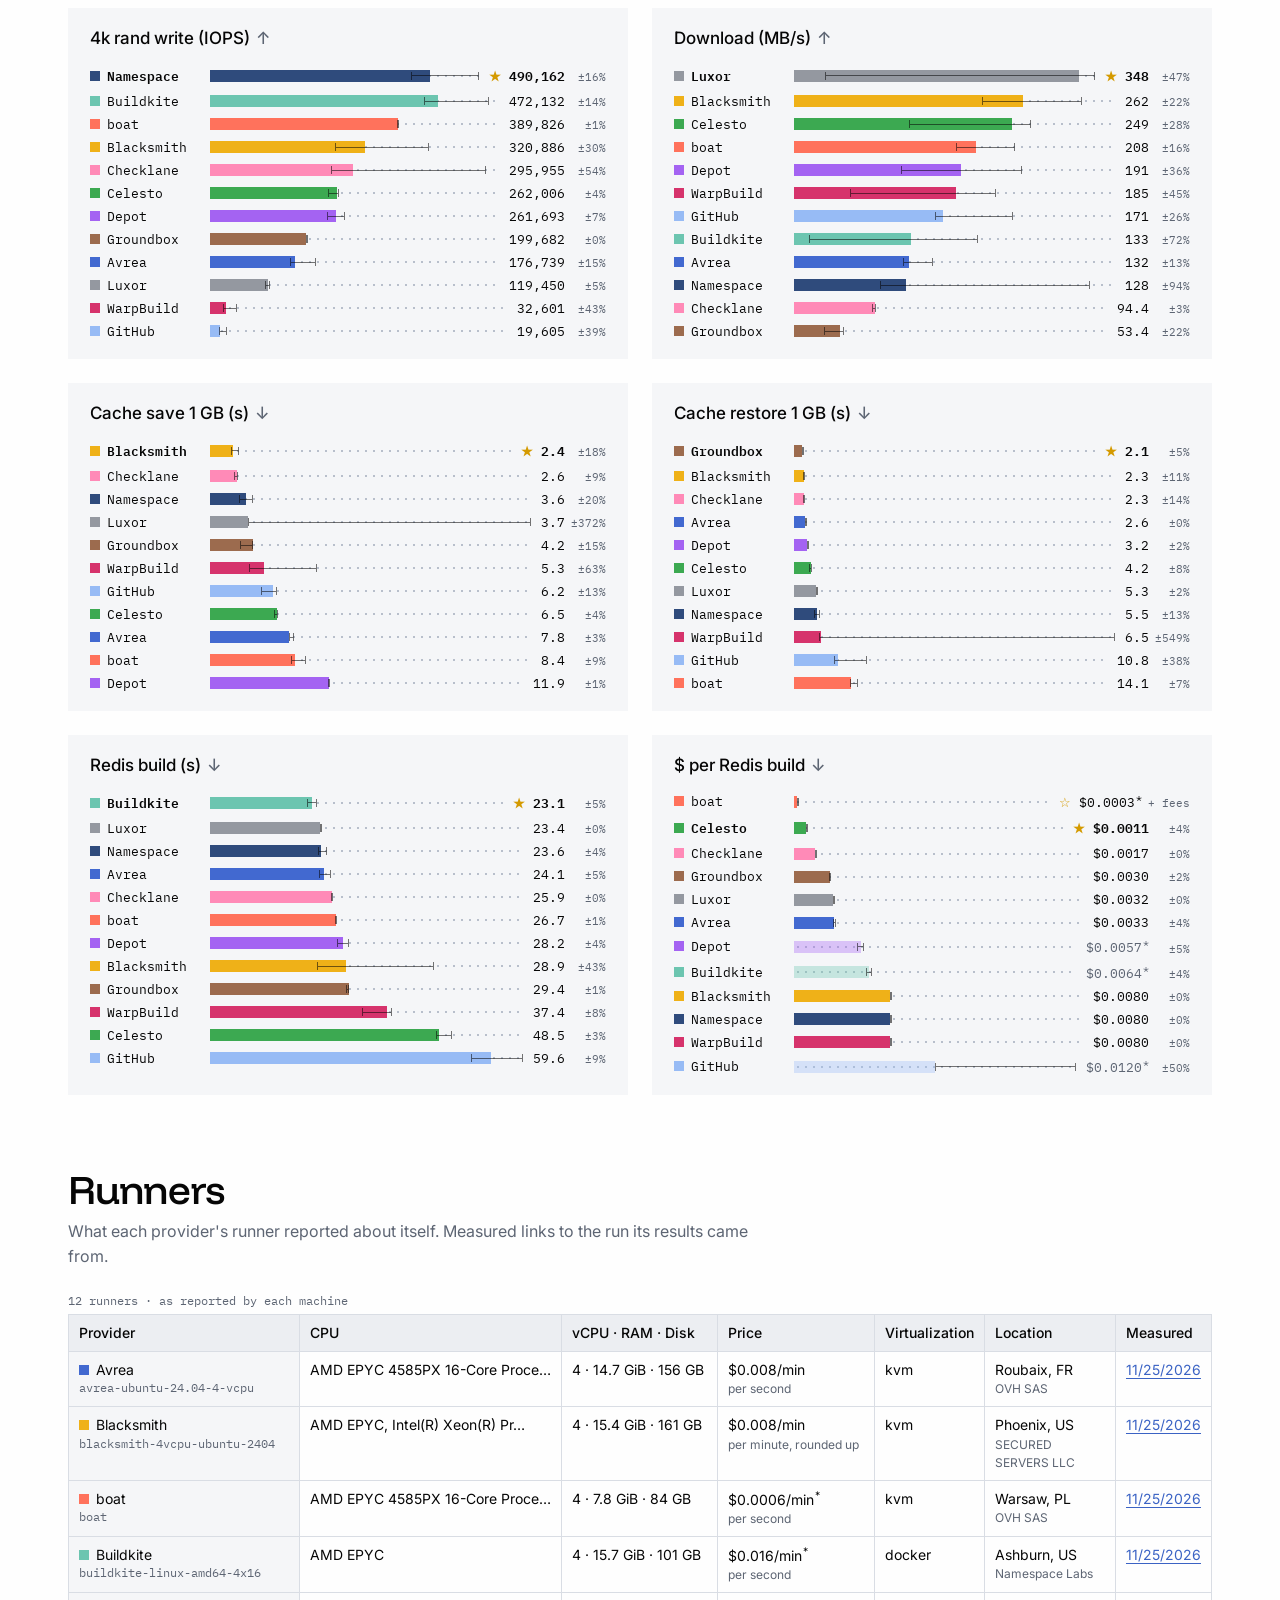
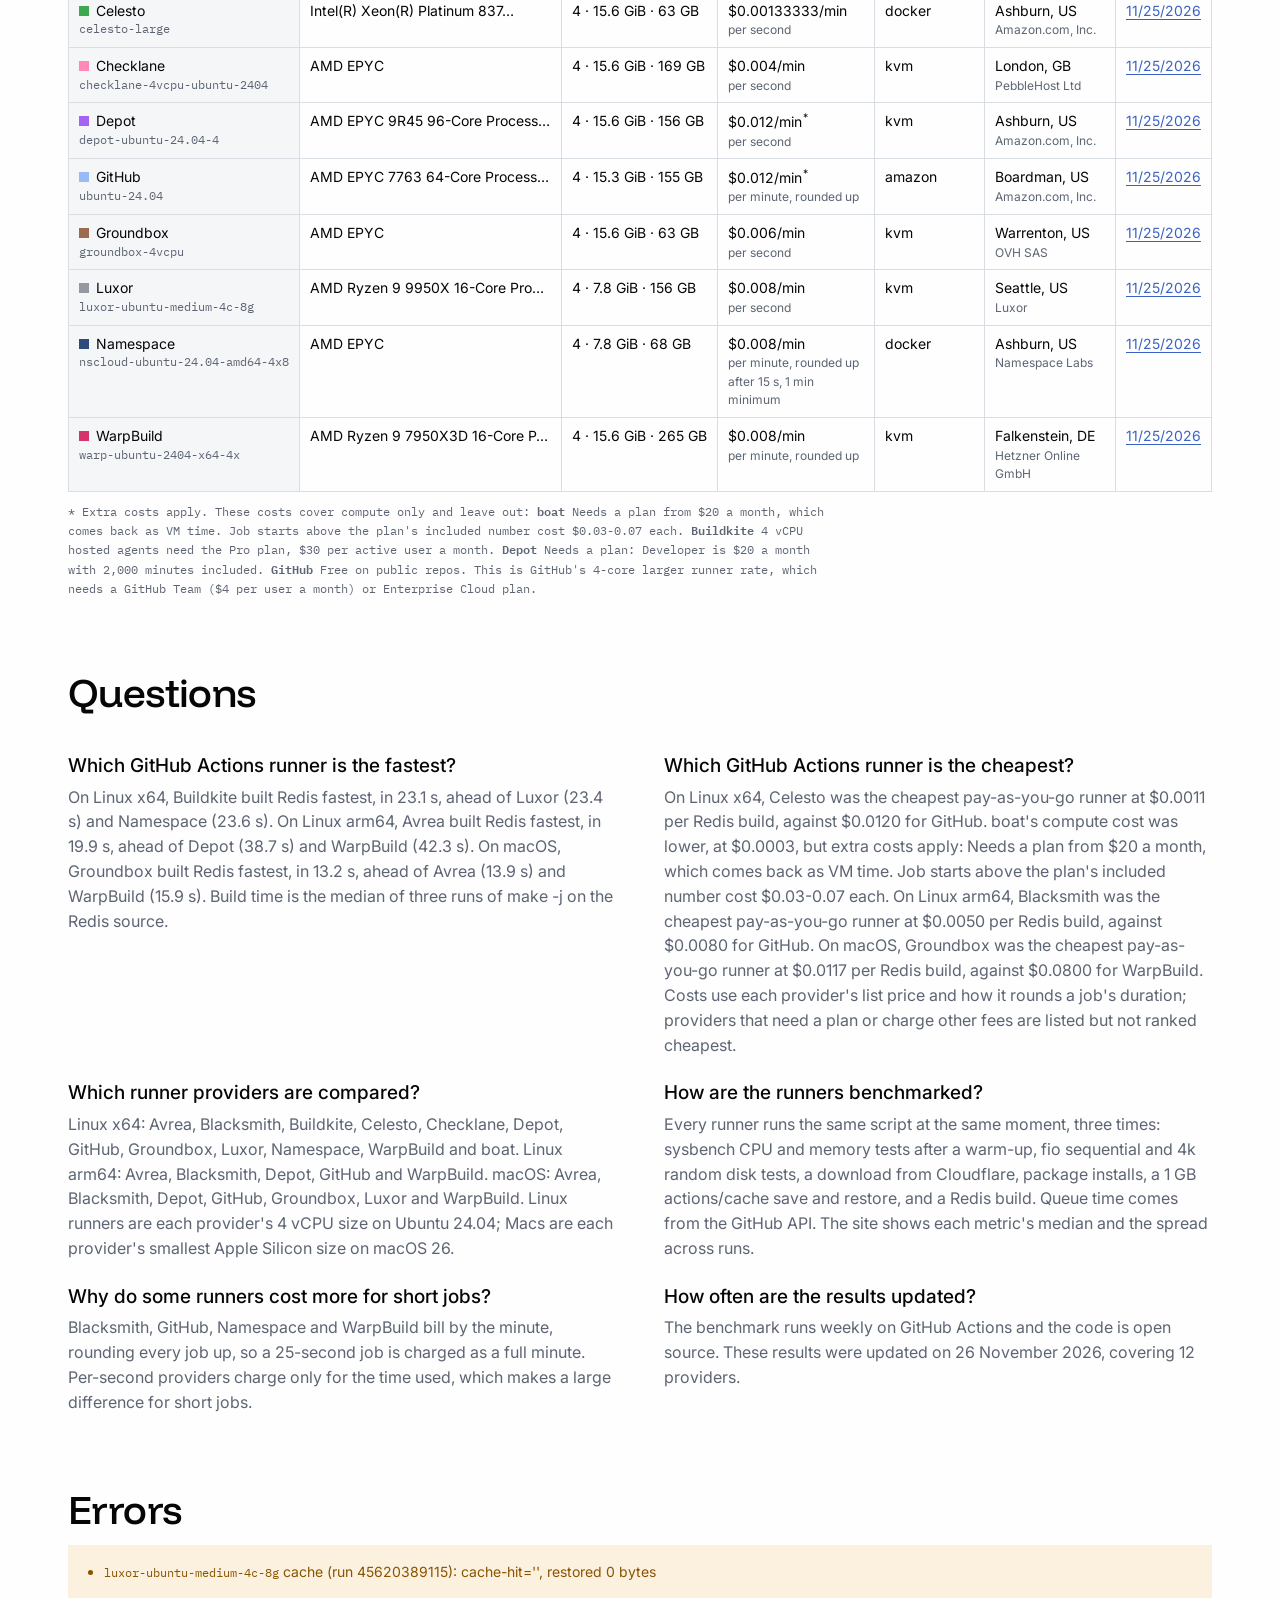
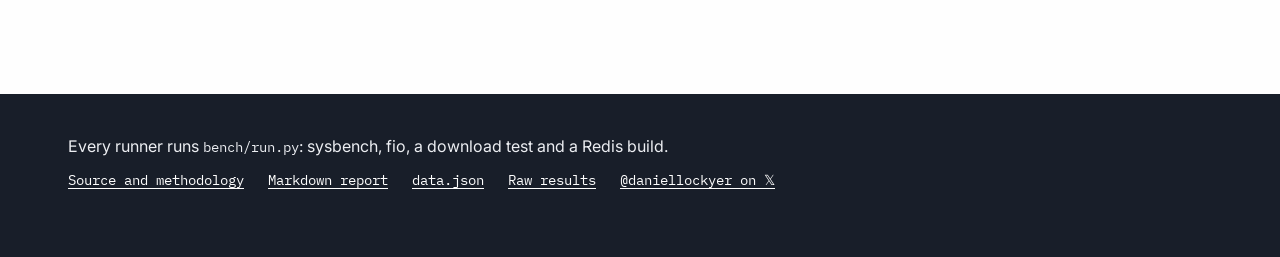
==== commit 8ee877cc: "Rebuild site: flag lowest cost with extra costs" ====
--- a/index.html
+++ b/index.html
@@ -52,7 +52,7 @@
     "name": "Daniel Lockyer",
     "url": "https://x.com/daniellockyer"
    },
-   "dateModified": "2026-11-26T08:53:02.621620+00:00",
+   "dateModified": "2026-11-26T09:03:21.202474+00:00",
    "isAccessibleForFree": true,
    "sameAs": "https://github.com/lockyer-labs/runnersbench",
    "keywords": [
@@ -123,7 +123,7 @@
      "name": "Which GitHub Actions runner is the cheapest?",
      "acceptedAnswer": {
       "@type": "Answer",
-      "text": "On Linux x64, Celesto was the cheapest pay-as-you-go runner at $0.0011 per Redis build, against $0.0120 for GitHub. On Linux arm64, Blacksmith was the cheapest pay-as-you-go runner at $0.0050 per Redis build, against $0.0080 for GitHub. On macOS, Groundbox was the cheapest pay-as-you-go runner at $0.0117 per Redis build, against $0.0800 for WarpBuild. Costs use each provider's list price and how it rounds a job's duration; providers that need a plan or charge other fees are listed but not ranked cheapest."
+      "text": "On Linux x64, Celesto was the cheapest pay-as-you-go runner at $0.0011 per Redis build, against $0.0120 for GitHub. boat's compute cost was lower, at $0.0003, but extra costs apply: Needs a plan from $20 a month, which comes back as VM time. Job starts above the plan's included number cost $0.03-0.07 each. On Linux arm64, Blacksmith was the cheapest pay-as-you-go runner at $0.0050 per Redis build, against $0.0080 for GitHub. On macOS, Groundbox was the cheapest pay-as-you-go runner at $0.0117 per Redis build, against $0.0800 for WarpBuild. Costs use each provider's list price and how it rounds a job's duration; providers that need a plan or charge other fees are listed but not ranked cheapest."
      }
     },
     {
@@ -166,8 +166,8 @@
   <link rel="preconnect" href="https://fonts.googleapis.com">
   <link rel="preconnect" href="https://fonts.gstatic.com" crossorigin>
   <link rel="stylesheet" href="https://fonts.googleapis.com/css2?family=Funnel+Display:wght@500&family=IBM+Plex+Mono:wght@400;500&family=Inter:wght@400;500;600&display=swap">
-  <link rel="stylesheet" href="style.css?v=1795683182">
-  <script src="app.js?v=1795683182" defer></script>
+  <link rel="stylesheet" href="style.css?v=1795683801">
+  <script src="app.js?v=1795683801" defer></script>
 </head>
 <body>
   <header class="hero">
@@ -210,7 +210,7 @@
       <h2>Questions</h2>
       <div class="faq">
         <div><h3>Which GitHub Actions runner is the fastest?</h3><p>On Linux x64, Buildkite built Redis fastest, in 23.1 s, ahead of Luxor (23.4 s) and Namespace (23.6 s). On Linux arm64, Avrea built Redis fastest, in 19.9 s, ahead of Depot (38.7 s) and WarpBuild (42.3 s). On macOS, Groundbox built Redis fastest, in 13.2 s, ahead of Avrea (13.9 s) and WarpBuild (15.9 s). Build time is the median of three runs of make -j on the Redis source.</p></div>
-        <div><h3>Which GitHub Actions runner is the cheapest?</h3><p>On Linux x64, Celesto was the cheapest pay-as-you-go runner at $0.0011 per Redis build, against $0.0120 for GitHub. On Linux arm64, Blacksmith was the cheapest pay-as-you-go runner at $0.0050 per Redis build, against $0.0080 for GitHub. On macOS, Groundbox was the cheapest pay-as-you-go runner at $0.0117 per Redis build, against $0.0800 for WarpBuild. Costs use each provider&#x27;s list price and how it rounds a job&#x27;s duration; providers that need a plan or charge other fees are listed but not ranked cheapest.</p></div>
+        <div><h3>Which GitHub Actions runner is the cheapest?</h3><p>On Linux x64, Celesto was the cheapest pay-as-you-go runner at $0.0011 per Redis build, against $0.0120 for GitHub. boat&#x27;s compute cost was lower, at $0.0003, but extra costs apply: Needs a plan from $20 a month, which comes back as VM time. Job starts above the plan&#x27;s included number cost $0.03-0.07 each. On Linux arm64, Blacksmith was the cheapest pay-as-you-go runner at $0.0050 per Redis build, against $0.0080 for GitHub. On macOS, Groundbox was the cheapest pay-as-you-go runner at $0.0117 per Redis build, against $0.0800 for WarpBuild. Costs use each provider&#x27;s list price and how it rounds a job&#x27;s duration; providers that need a plan or charge other fees are listed but not ranked cheapest.</p></div>
         <div><h3>Which runner providers are compared?</h3><p>Linux x64: Avrea, Blacksmith, Buildkite, Celesto, Checklane, Depot, GitHub, Groundbox, Luxor, Namespace, WarpBuild and boat. Linux arm64: Avrea, Blacksmith, Depot, GitHub and WarpBuild. macOS: Avrea, Blacksmith, Depot, GitHub, Groundbox, Luxor and WarpBuild. Linux runners are each provider&#x27;s 4 vCPU size on Ubuntu 24.04; Macs are each provider&#x27;s smallest Apple Silicon size on macOS 26.</p></div>
         <div><h3>How are the runners benchmarked?</h3><p>Every runner runs the same script at the same moment, three times: sysbench CPU and memory tests after a warm-up, fio sequential and 4k random disk tests, a download from Cloudflare, package installs, a 1 GB actions/cache save and restore, and a Redis build. Queue time comes from the GitHub API. The site shows each metric&#x27;s median and the spread across runs.</p></div>
         <div><h3>Why do some runners cost more for short jobs?</h3><p>Blacksmith, GitHub, Namespace and WarpBuild bill by the minute, rounding every job up, so a 25-second job is charged as a full minute. Per-second providers charge only for the time used, which makes a large difference for short jobs.</p></div>
--- a/style.css
+++ b/style.css
@@ -192,6 +192,10 @@
 .row .spread { display: inline-block; min-width: 5ch; margin-left: 6px; color: var(--muted); font-size: 11px; font-weight: 400; text-align: right; }
 .row.best .name, .row.best .val { font-weight: 600; }
 .row.best .val::before { content: "★ "; color: #d49a00; }
+.row.lowest-fees .val::before { content: "☆ "; color: #d49a00; }
+td.lowest-fees { outline: 1.5px dashed var(--accent); outline-offset: -4px; }
+.nowrap { white-space: nowrap; }
+.stat .who.fees { margin-top: 6px; font-size: 12px; color: var(--p4); cursor: help; white-space: normal; }
 
 .swatch {
   display: inline-block;
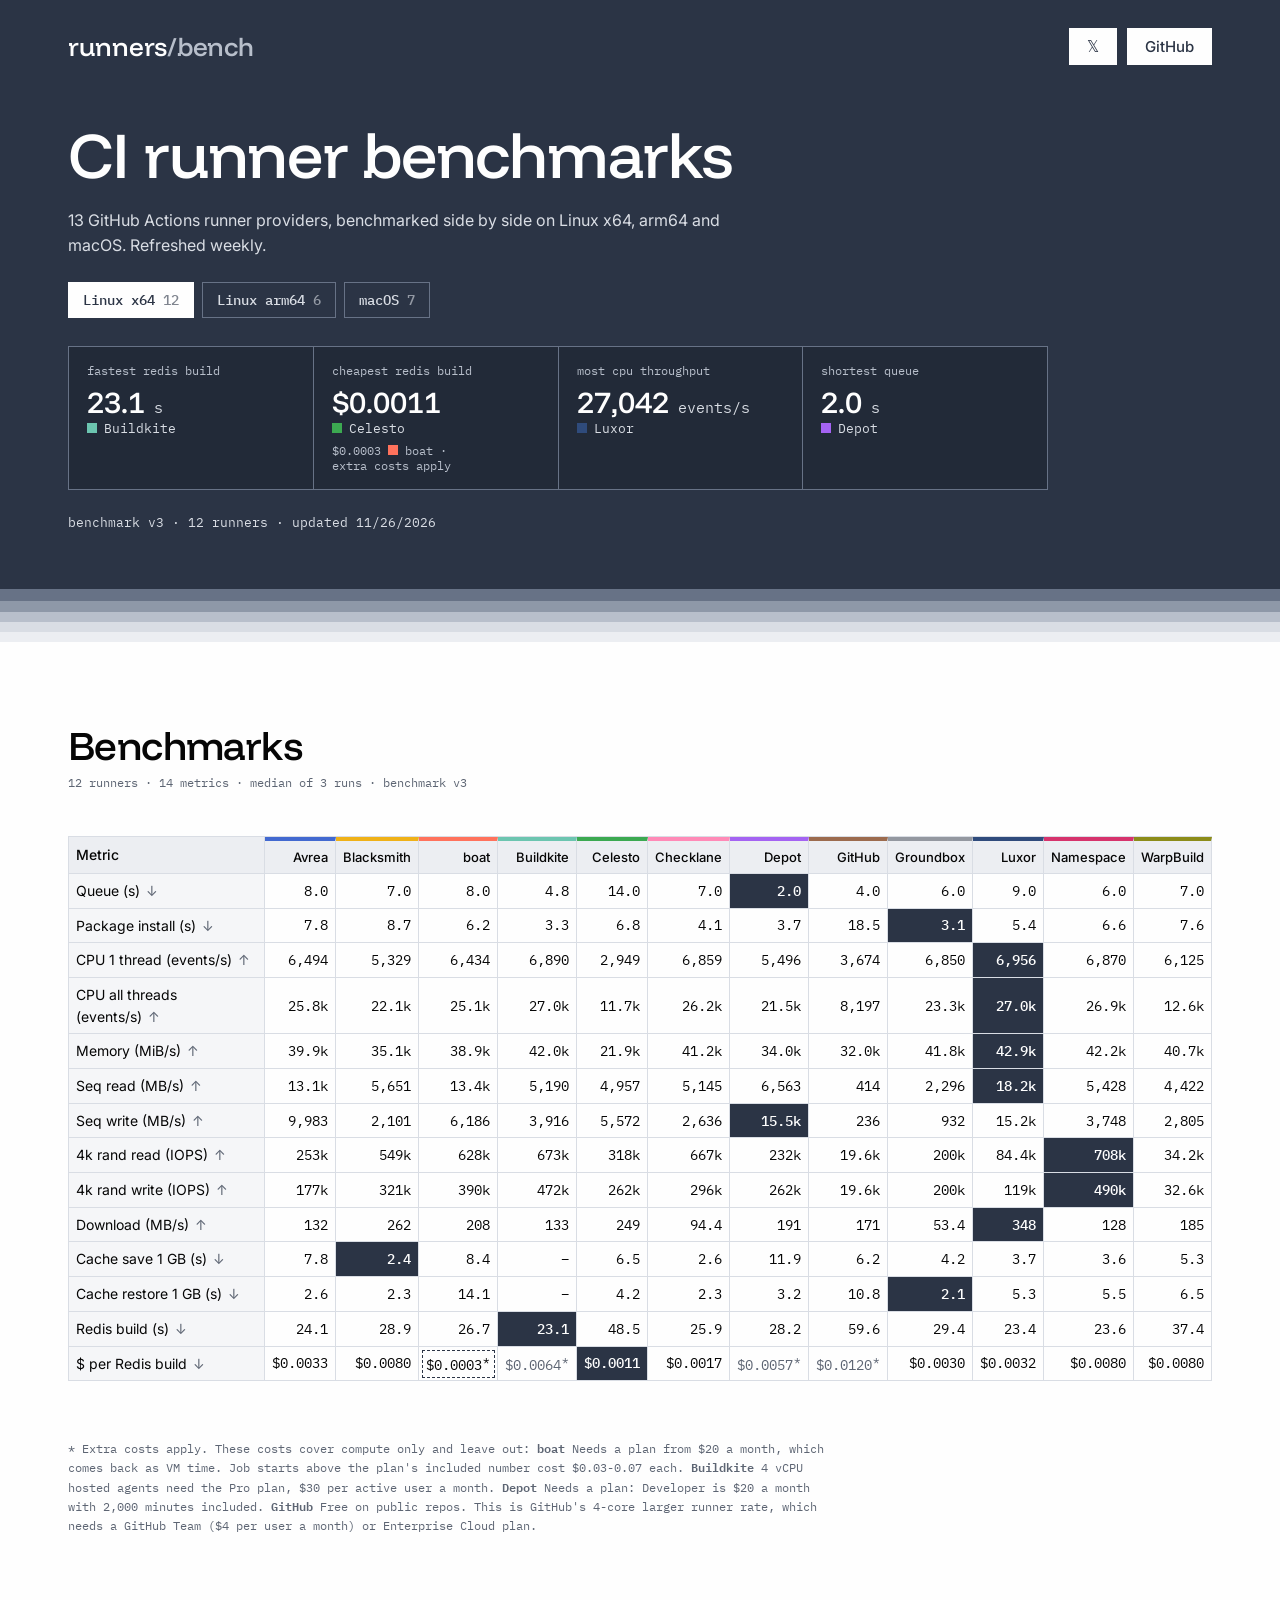
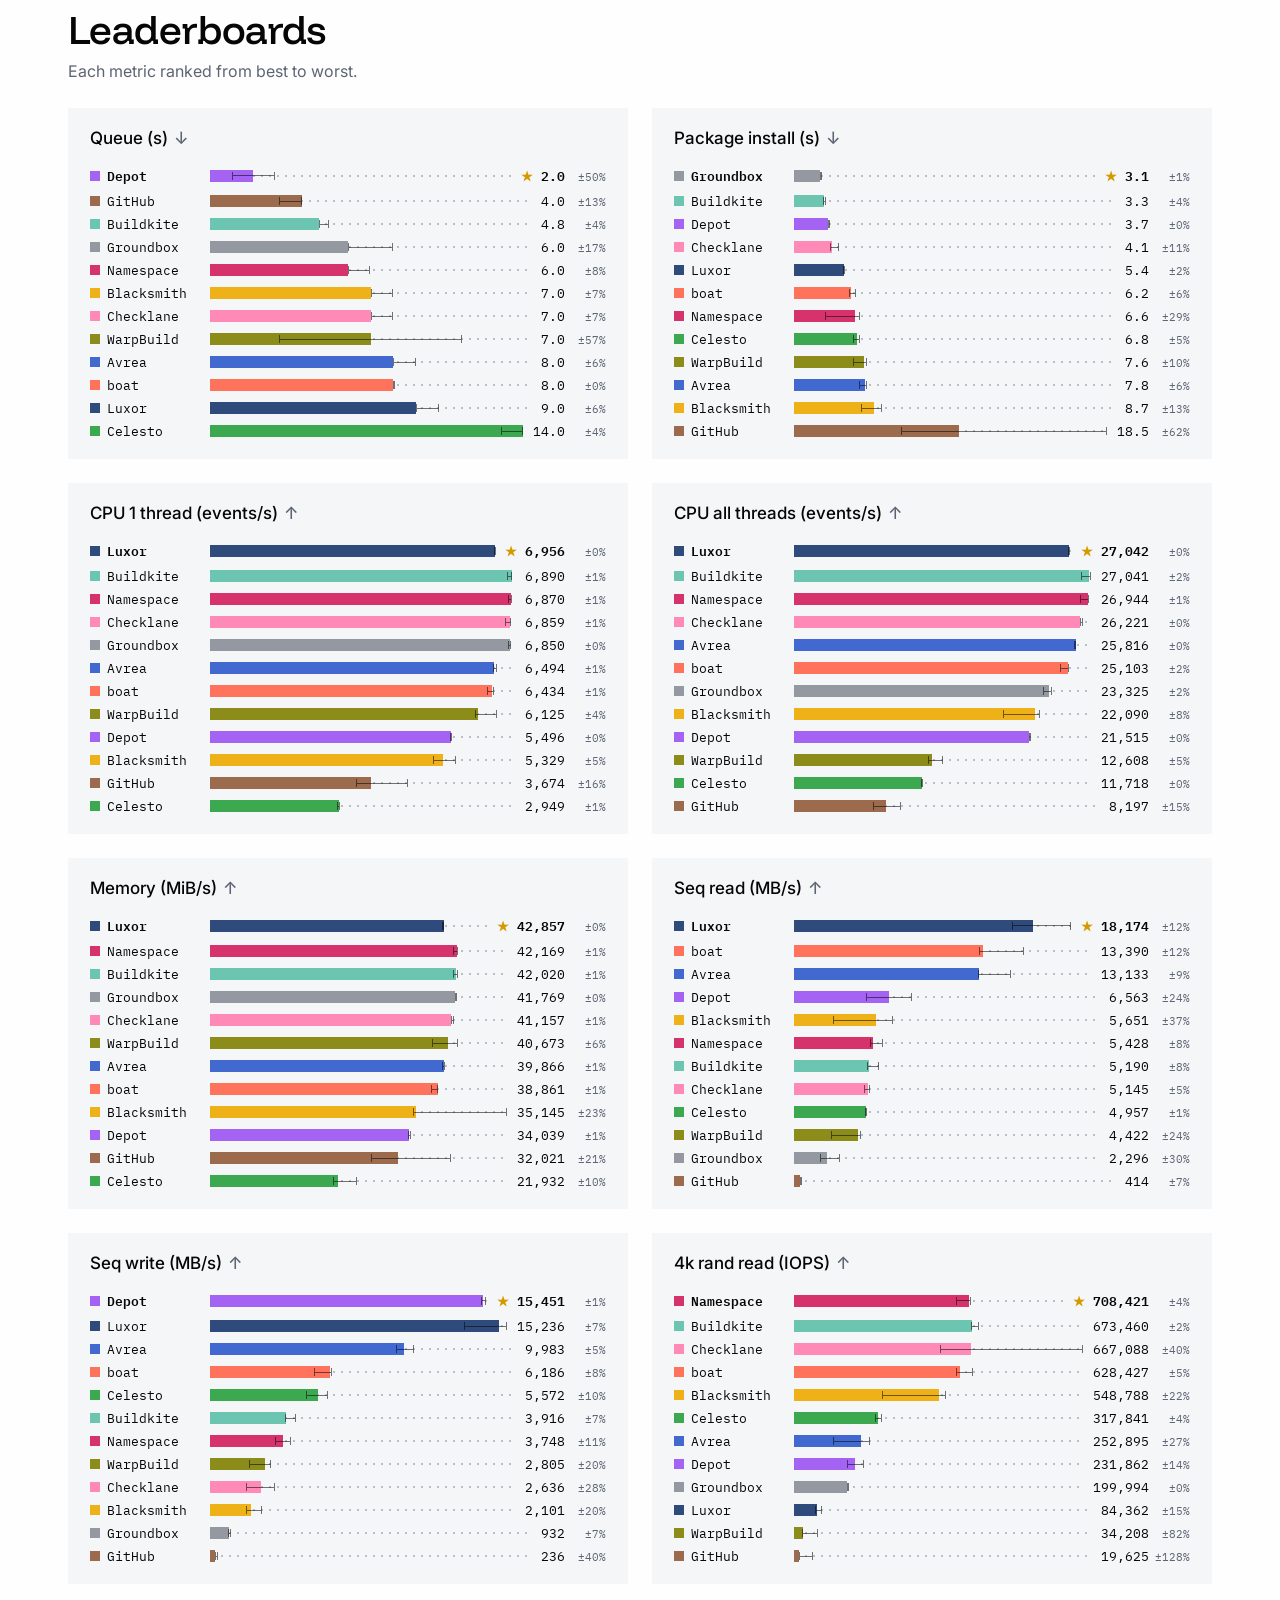
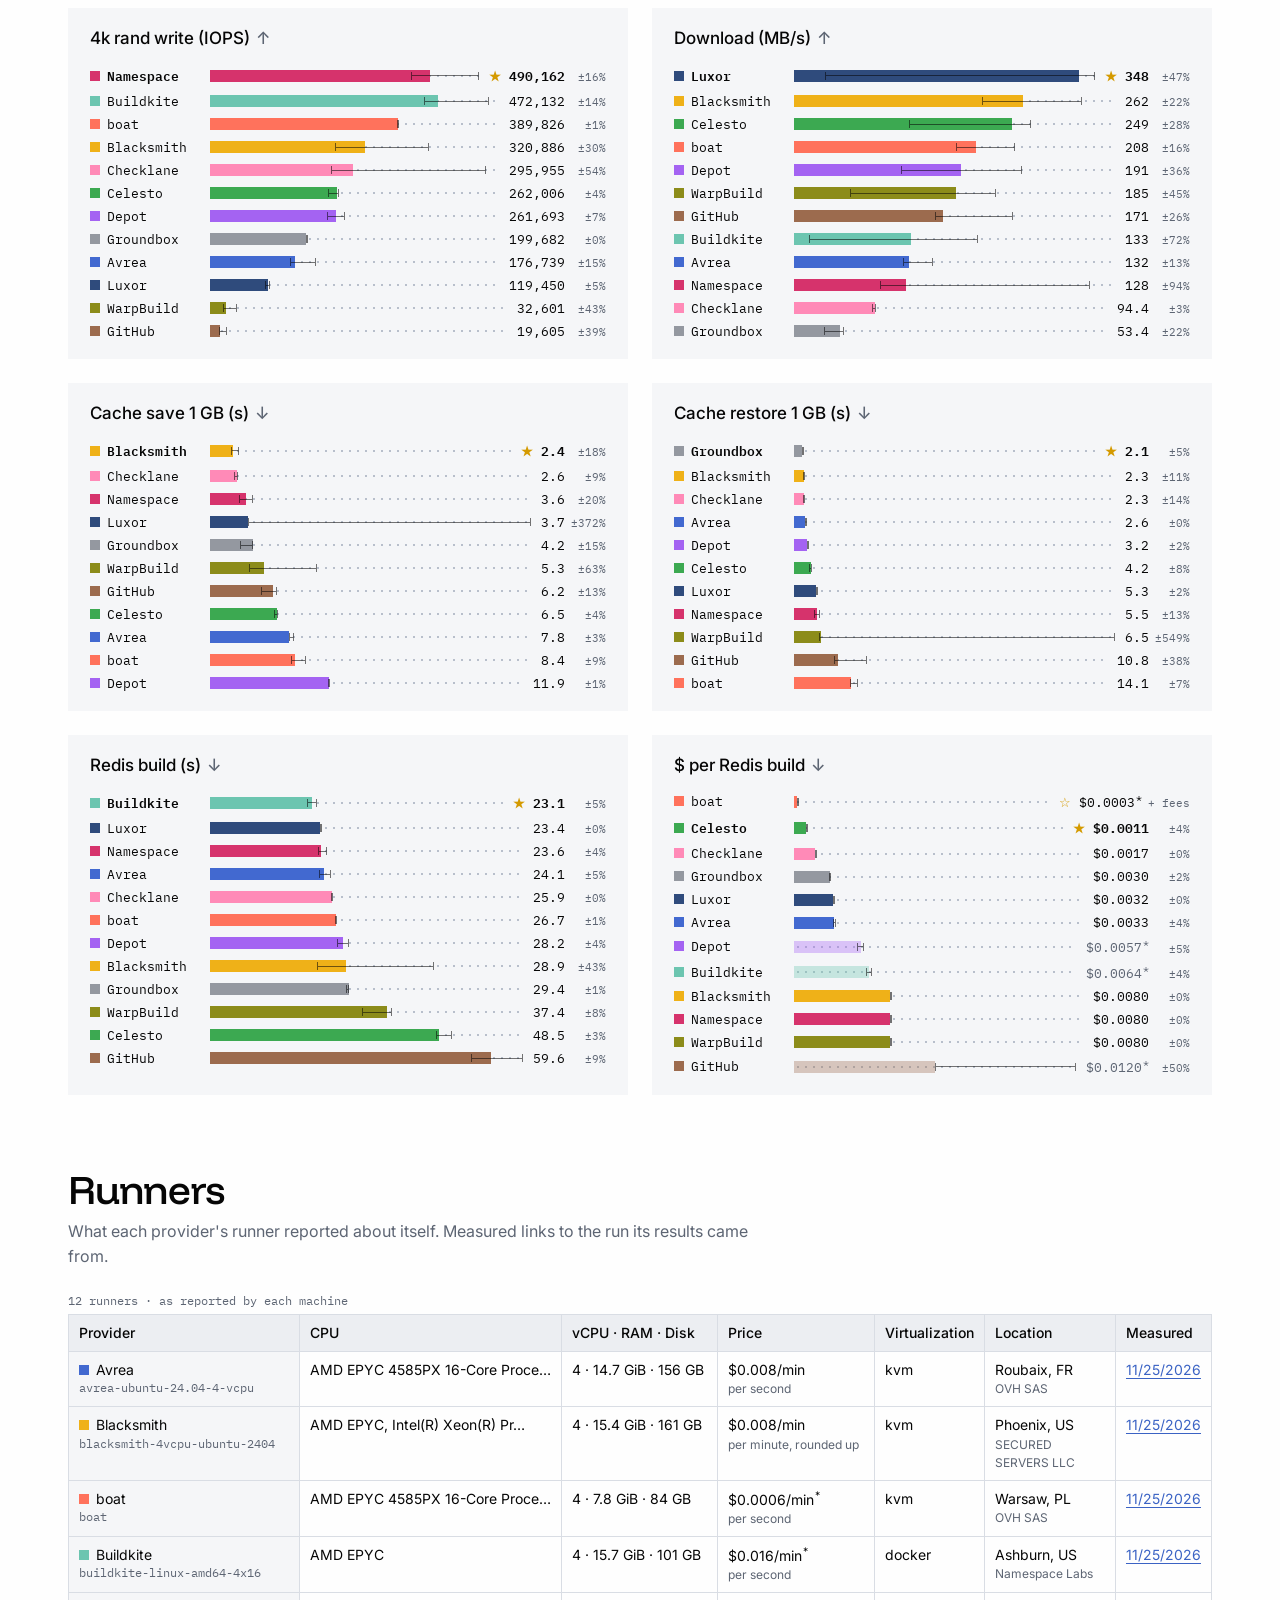
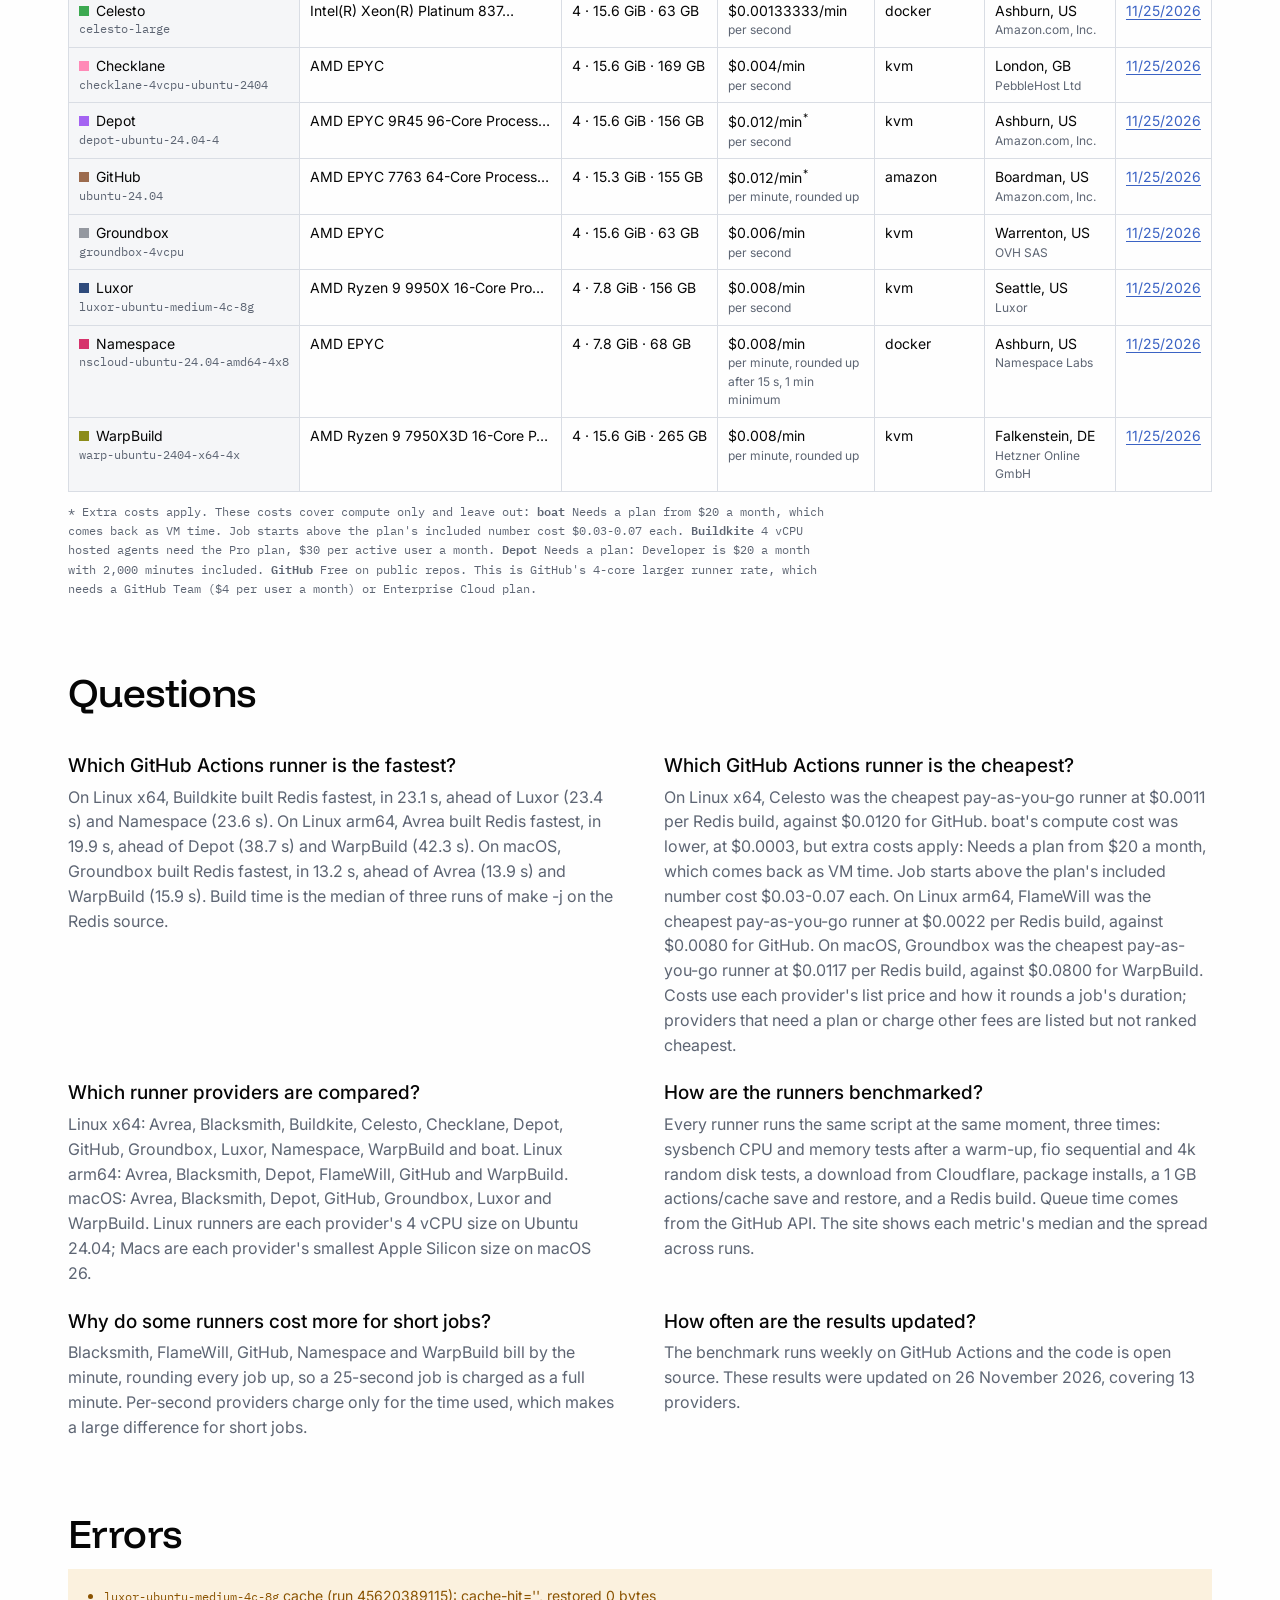
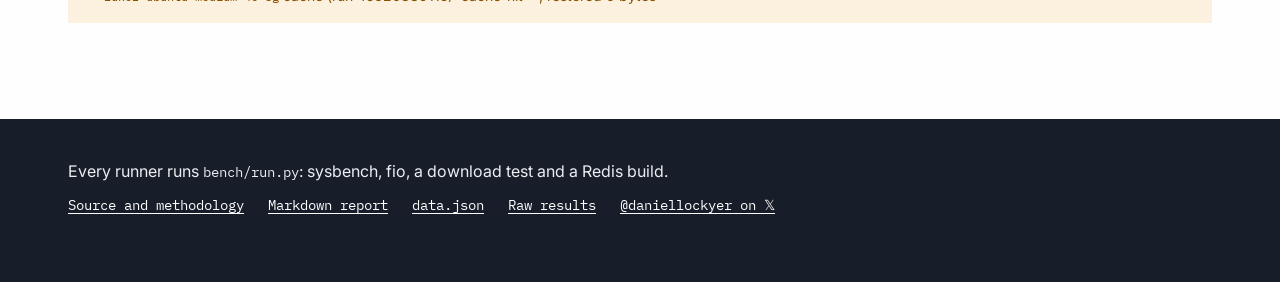
==== commit 0c53f59a: "Publish results from run 45821349622" ====
--- a/index.html
+++ b/index.html
@@ -46,13 +46,13 @@
    "@id": "https://runnersbench.com/#dataset",
    "url": "https://runnersbench.com/",
    "name": "GitHub Actions runner benchmarks",
-   "description": "CPU, memory, disk, network, queue time, Redis build time and cost for GitHub Actions runners from Avrea, Blacksmith, Buildkite, Celesto, Checklane, Depot, GitHub, Groundbox, Luxor, Namespace, WarpBuild and boat, on 4 vCPU Linux x64 and arm64 runners and Apple Silicon Macs.",
+   "description": "CPU, memory, disk, network, queue time, Redis build time and cost for GitHub Actions runners from Avrea, Blacksmith, Buildkite, Celesto, Checklane, Depot, FlameWill, GitHub, Groundbox, Luxor, Namespace, WarpBuild and boat, on 4 vCPU Linux x64 and arm64 runners and Apple Silicon Macs.",
    "creator": {
     "@type": "Person",
     "name": "Daniel Lockyer",
     "url": "https://x.com/daniellockyer"
    },
-   "dateModified": "2026-11-26T09:03:21.202474+00:00",
+   "dateModified": "2026-11-26T12:43:48.789260+00:00",
    "isAccessibleForFree": true,
    "sameAs": "https://github.com/lockyer-labs/runnersbench",
    "keywords": [
@@ -65,6 +65,7 @@
     "Celesto",
     "Checklane",
     "Depot",
+    "FlameWill",
     "GitHub",
     "Groundbox",
     "Luxor",
@@ -123,7 +124,7 @@
      "name": "Which GitHub Actions runner is the cheapest?",
      "acceptedAnswer": {
       "@type": "Answer",
-      "text": "On Linux x64, Celesto was the cheapest pay-as-you-go runner at $0.0011 per Redis build, against $0.0120 for GitHub. boat's compute cost was lower, at $0.0003, but extra costs apply: Needs a plan from $20 a month, which comes back as VM time. Job starts above the plan's included number cost $0.03-0.07 each. On Linux arm64, Blacksmith was the cheapest pay-as-you-go runner at $0.0050 per Redis build, against $0.0080 for GitHub. On macOS, Groundbox was the cheapest pay-as-you-go runner at $0.0117 per Redis build, against $0.0800 for WarpBuild. Costs use each provider's list price and how it rounds a job's duration; providers that need a plan or charge other fees are listed but not ranked cheapest."
+      "text": "On Linux x64, Celesto was the cheapest pay-as-you-go runner at $0.0011 per Redis build, against $0.0120 for GitHub. boat's compute cost was lower, at $0.0003, but extra costs apply: Needs a plan from $20 a month, which comes back as VM time. Job starts above the plan's included number cost $0.03-0.07 each. On Linux arm64, FlameWill was the cheapest pay-as-you-go runner at $0.0022 per Redis build, against $0.0080 for GitHub. On macOS, Groundbox was the cheapest pay-as-you-go runner at $0.0117 per Redis build, against $0.0800 for WarpBuild. Costs use each provider's list price and how it rounds a job's duration; providers that need a plan or charge other fees are listed but not ranked cheapest."
      }
     },
     {
@@ -131,7 +132,7 @@
      "name": "Which runner providers are compared?",
      "acceptedAnswer": {
       "@type": "Answer",
-      "text": "Linux x64: Avrea, Blacksmith, Buildkite, Celesto, Checklane, Depot, GitHub, Groundbox, Luxor, Namespace, WarpBuild and boat. Linux arm64: Avrea, Blacksmith, Depot, GitHub and WarpBuild. macOS: Avrea, Blacksmith, Depot, GitHub, Groundbox, Luxor and WarpBuild. Linux runners are each provider's 4 vCPU size on Ubuntu 24.04; Macs are each provider's smallest Apple Silicon size on macOS 26."
+      "text": "Linux x64: Avrea, Blacksmith, Buildkite, Celesto, Checklane, Depot, GitHub, Groundbox, Luxor, Namespace, WarpBuild and boat. Linux arm64: Avrea, Blacksmith, Depot, FlameWill, GitHub and WarpBuild. macOS: Avrea, Blacksmith, Depot, GitHub, Groundbox, Luxor and WarpBuild. Linux runners are each provider's 4 vCPU size on Ubuntu 24.04; Macs are each provider's smallest Apple Silicon size on macOS 26."
      }
     },
     {
@@ -147,7 +148,7 @@
      "name": "Why do some runners cost more for short jobs?",
      "acceptedAnswer": {
       "@type": "Answer",
-      "text": "Blacksmith, GitHub, Namespace and WarpBuild bill by the minute, rounding every job up, so a 25-second job is charged as a full minute. Per-second providers charge only for the time used, which makes a large difference for short jobs."
+      "text": "Blacksmith, FlameWill, GitHub, Namespace and WarpBuild bill by the minute, rounding every job up, so a 25-second job is charged as a full minute. Per-second providers charge only for the time used, which makes a large difference for short jobs."
      }
     },
     {
@@ -155,7 +156,7 @@
      "name": "How often are the results updated?",
      "acceptedAnswer": {
       "@type": "Answer",
-      "text": "The benchmark runs weekly on GitHub Actions and the code is open source. These results were updated on 26 November 2026, covering 12 providers."
+      "text": "The benchmark runs weekly on GitHub Actions and the code is open source. These results were updated on 26 November 2026, covering 13 providers."
      }
     }
    ]
@@ -166,8 +167,8 @@
   <link rel="preconnect" href="https://fonts.googleapis.com">
   <link rel="preconnect" href="https://fonts.gstatic.com" crossorigin>
   <link rel="stylesheet" href="https://fonts.googleapis.com/css2?family=Funnel+Display:wght@500&family=IBM+Plex+Mono:wght@400;500&family=Inter:wght@400;500;600&display=swap">
-  <link rel="stylesheet" href="style.css?v=1795683801">
-  <script src="app.js?v=1795683801" defer></script>
+  <link rel="stylesheet" href="style.css?v=45821349622">
+  <script src="app.js?v=45821349622" defer></script>
 </head>
 <body>
   <header class="hero">
@@ -180,7 +181,7 @@
         </span>
       </nav>
       <h1>CI runner benchmarks</h1>
-      <p class="lede" id="lede">12 GitHub Actions runner providers, benchmarked side by side on Linux x64, arm64 and macOS. Refreshed weekly.</p>
+      <p class="lede" id="lede">13 GitHub Actions runner providers, benchmarked side by side on Linux x64, arm64 and macOS. Refreshed weekly.</p>
       <div id="tabs" class="tabs" role="tablist"></div>
       <div id="stats" class="stats"></div>
       <p id="meta" class="meta"></p>
@@ -210,11 +211,11 @@
       <h2>Questions</h2>
       <div class="faq">
         <div><h3>Which GitHub Actions runner is the fastest?</h3><p>On Linux x64, Buildkite built Redis fastest, in 23.1 s, ahead of Luxor (23.4 s) and Namespace (23.6 s). On Linux arm64, Avrea built Redis fastest, in 19.9 s, ahead of Depot (38.7 s) and WarpBuild (42.3 s). On macOS, Groundbox built Redis fastest, in 13.2 s, ahead of Avrea (13.9 s) and WarpBuild (15.9 s). Build time is the median of three runs of make -j on the Redis source.</p></div>
-        <div><h3>Which GitHub Actions runner is the cheapest?</h3><p>On Linux x64, Celesto was the cheapest pay-as-you-go runner at $0.0011 per Redis build, against $0.0120 for GitHub. boat&#x27;s compute cost was lower, at $0.0003, but extra costs apply: Needs a plan from $20 a month, which comes back as VM time. Job starts above the plan&#x27;s included number cost $0.03-0.07 each. On Linux arm64, Blacksmith was the cheapest pay-as-you-go runner at $0.0050 per Redis build, against $0.0080 for GitHub. On macOS, Groundbox was the cheapest pay-as-you-go runner at $0.0117 per Redis build, against $0.0800 for WarpBuild. Costs use each provider&#x27;s list price and how it rounds a job&#x27;s duration; providers that need a plan or charge other fees are listed but not ranked cheapest.</p></div>
-        <div><h3>Which runner providers are compared?</h3><p>Linux x64: Avrea, Blacksmith, Buildkite, Celesto, Checklane, Depot, GitHub, Groundbox, Luxor, Namespace, WarpBuild and boat. Linux arm64: Avrea, Blacksmith, Depot, GitHub and WarpBuild. macOS: Avrea, Blacksmith, Depot, GitHub, Groundbox, Luxor and WarpBuild. Linux runners are each provider&#x27;s 4 vCPU size on Ubuntu 24.04; Macs are each provider&#x27;s smallest Apple Silicon size on macOS 26.</p></div>
+        <div><h3>Which GitHub Actions runner is the cheapest?</h3><p>On Linux x64, Celesto was the cheapest pay-as-you-go runner at $0.0011 per Redis build, against $0.0120 for GitHub. boat&#x27;s compute cost was lower, at $0.0003, but extra costs apply: Needs a plan from $20 a month, which comes back as VM time. Job starts above the plan&#x27;s included number cost $0.03-0.07 each. On Linux arm64, FlameWill was the cheapest pay-as-you-go runner at $0.0022 per Redis build, against $0.0080 for GitHub. On macOS, Groundbox was the cheapest pay-as-you-go runner at $0.0117 per Redis build, against $0.0800 for WarpBuild. Costs use each provider&#x27;s list price and how it rounds a job&#x27;s duration; providers that need a plan or charge other fees are listed but not ranked cheapest.</p></div>
+        <div><h3>Which runner providers are compared?</h3><p>Linux x64: Avrea, Blacksmith, Buildkite, Celesto, Checklane, Depot, GitHub, Groundbox, Luxor, Namespace, WarpBuild and boat. Linux arm64: Avrea, Blacksmith, Depot, FlameWill, GitHub and WarpBuild. macOS: Avrea, Blacksmith, Depot, GitHub, Groundbox, Luxor and WarpBuild. Linux runners are each provider&#x27;s 4 vCPU size on Ubuntu 24.04; Macs are each provider&#x27;s smallest Apple Silicon size on macOS 26.</p></div>
         <div><h3>How are the runners benchmarked?</h3><p>Every runner runs the same script at the same moment, three times: sysbench CPU and memory tests after a warm-up, fio sequential and 4k random disk tests, a download from Cloudflare, package installs, a 1 GB actions/cache save and restore, and a Redis build. Queue time comes from the GitHub API. The site shows each metric&#x27;s median and the spread across runs.</p></div>
-        <div><h3>Why do some runners cost more for short jobs?</h3><p>Blacksmith, GitHub, Namespace and WarpBuild bill by the minute, rounding every job up, so a 25-second job is charged as a full minute. Per-second providers charge only for the time used, which makes a large difference for short jobs.</p></div>
-        <div><h3>How often are the results updated?</h3><p>The benchmark runs weekly on GitHub Actions and the code is open source. These results were updated on 26 November 2026, covering 12 providers.</p></div>
+        <div><h3>Why do some runners cost more for short jobs?</h3><p>Blacksmith, FlameWill, GitHub, Namespace and WarpBuild bill by the minute, rounding every job up, so a 25-second job is charged as a full minute. Per-second providers charge only for the time used, which makes a large difference for short jobs.</p></div>
+        <div><h3>How often are the results updated?</h3><p>The benchmark runs weekly on GitHub Actions and the code is open source. These results were updated on 26 November 2026, covering 13 providers.</p></div>
       </div>
     </section>
     <section id="errors-section" hidden>
